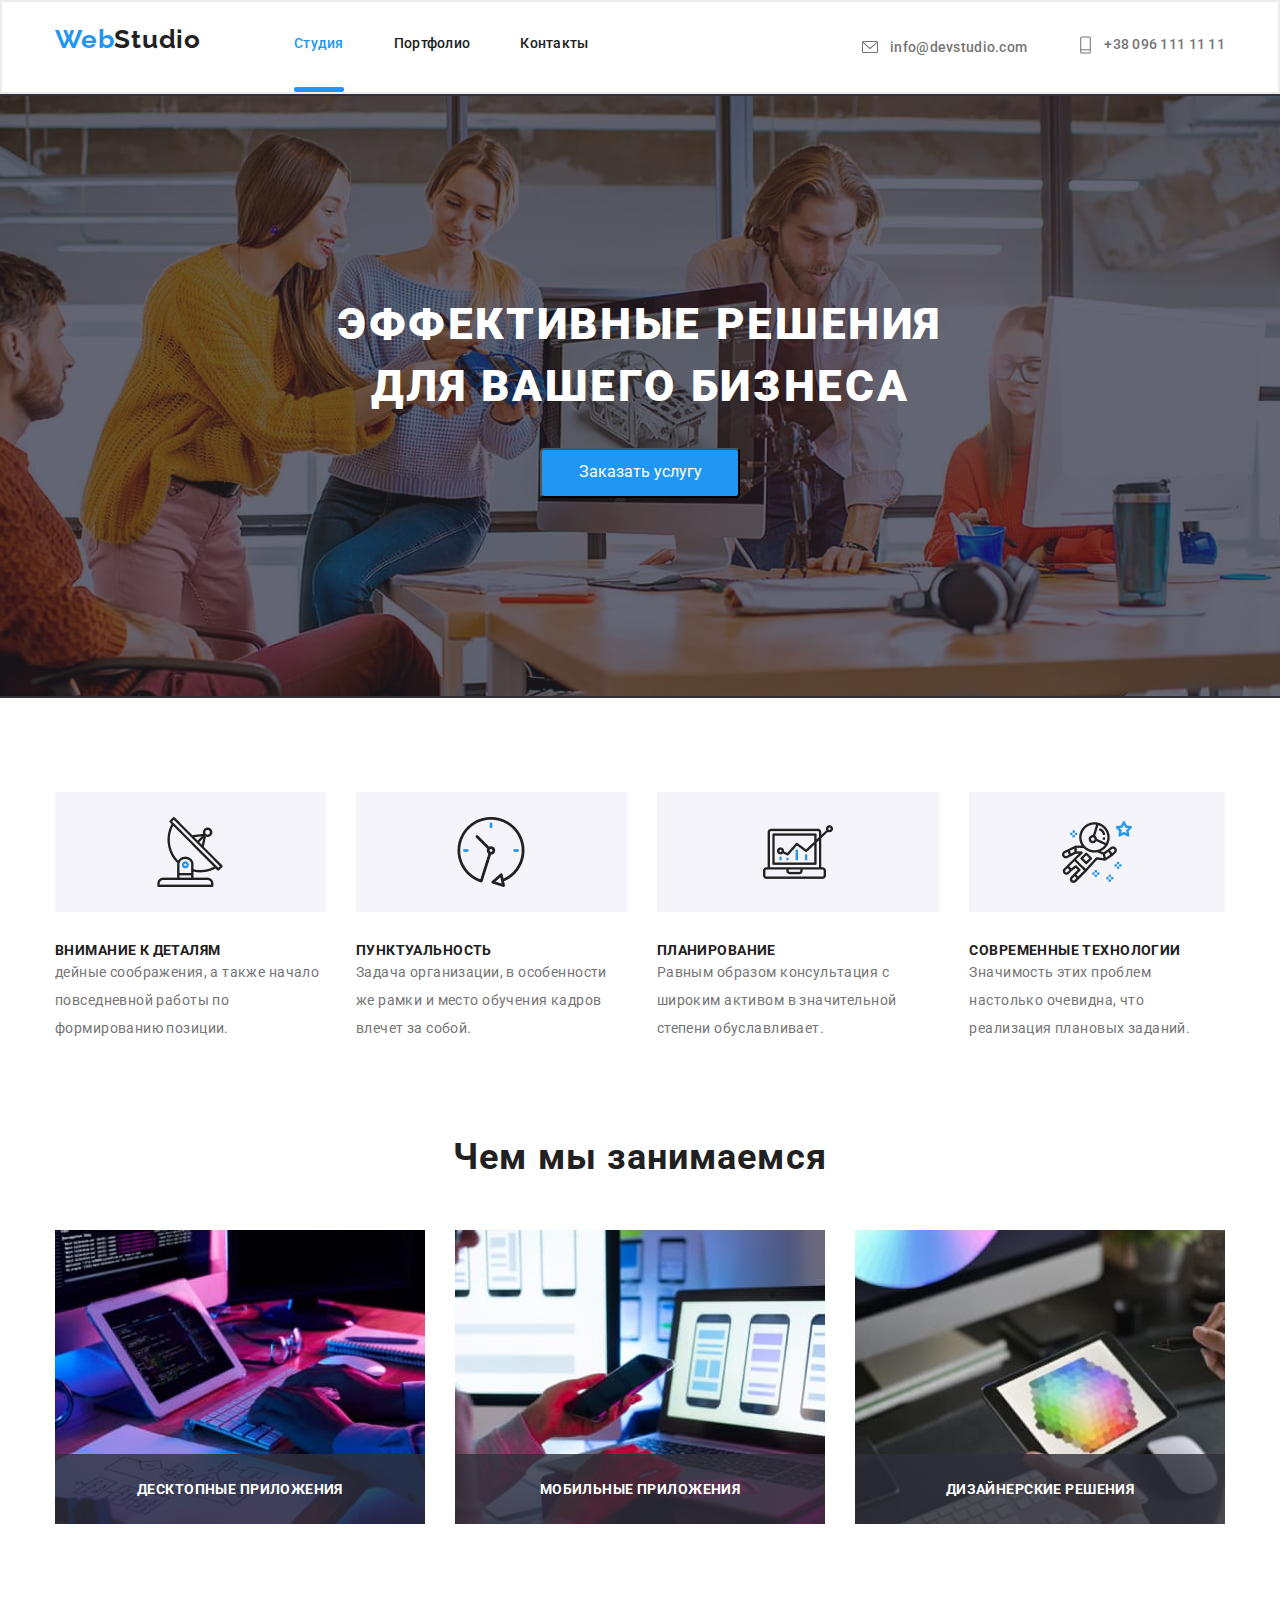
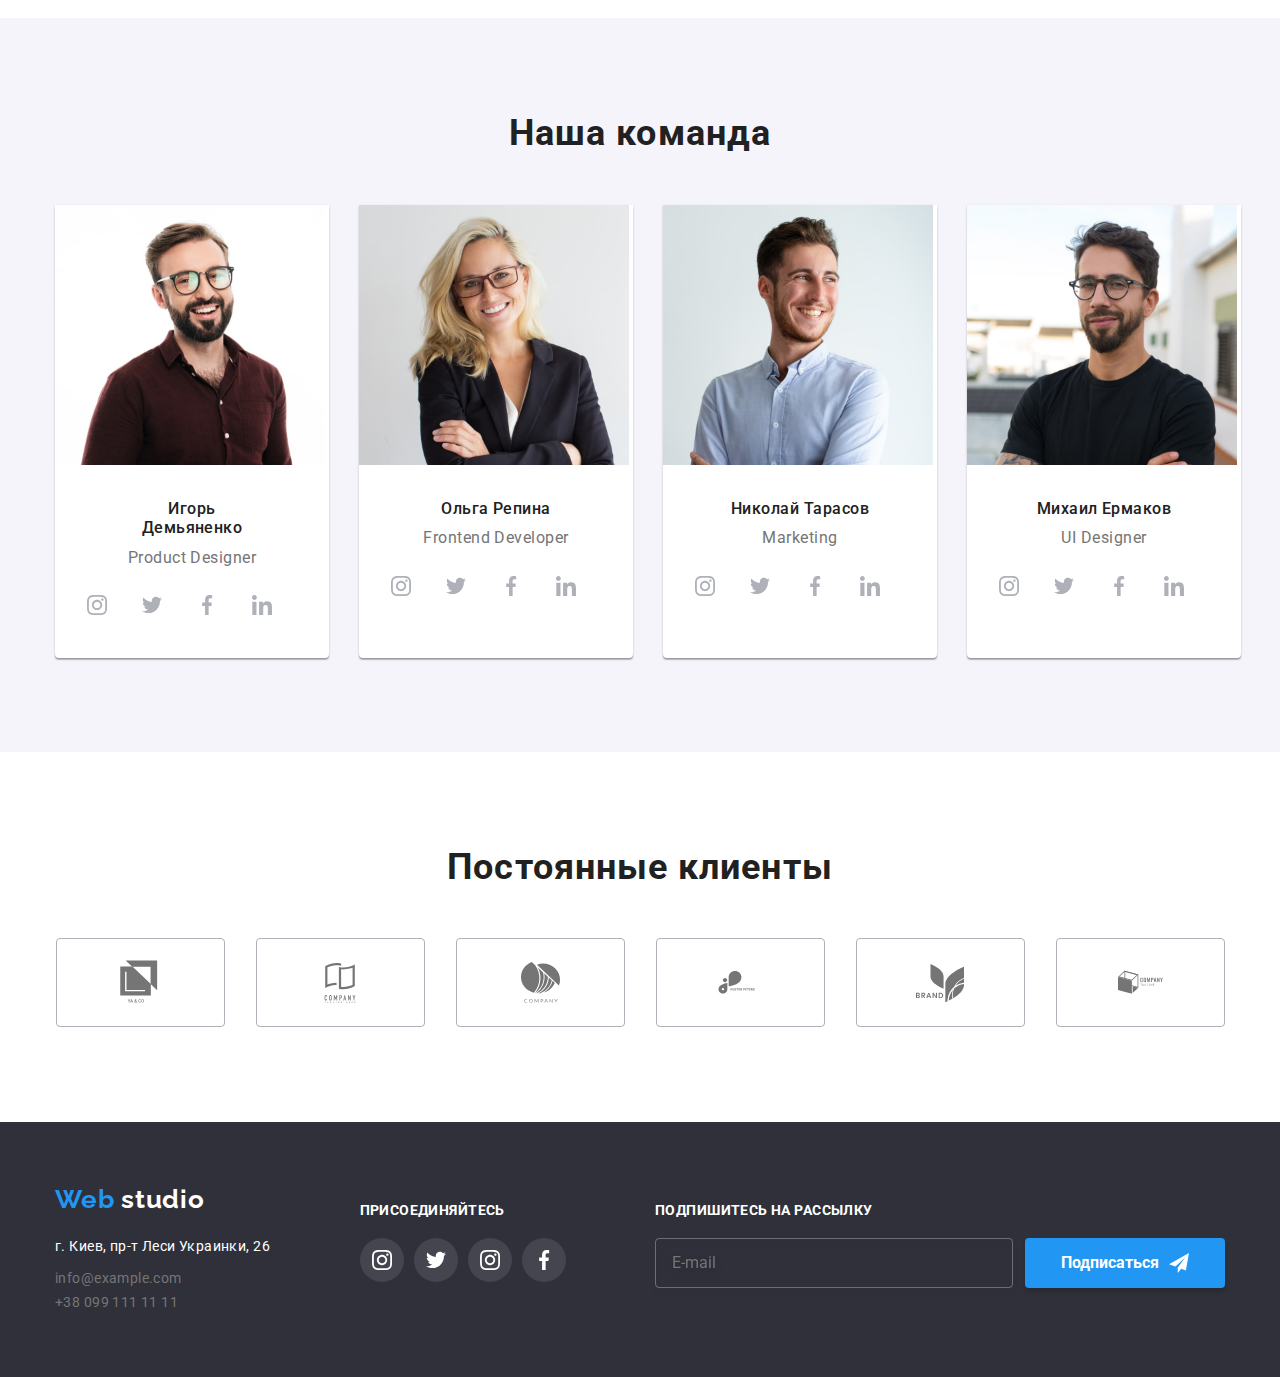
==== index.html @ 94b45380 "hw7-start" ====
<!DOCTYPE html>
<html lang="en">
  <head>
    <meta charset="UTF-8" />
    <meta http-equiv="X-UA-Compatible" content="IE=edge" />
    <meta name="viewport" content="width=device-width, initial-scale=1.0" />
    <title>tech_html_hw</title>
    <link rel="preconnect" href="https://fonts.gstatic.com" />
    <link
      rel="stylesheet"
      href="https://cdnjs.cloudflare.com/ajax/libs/modern-normalize/1.0.0/modern-normalize.min.css"
    />
    <link
      href="https://fonts.googleapis.com/css2?family=Raleway:wght@700&family=Roboto:wght@400;500;700;900&display=swap"
      rel="stylesheet"
    />
    <link rel="stylesheet" href="./css/style.css" />
  </head>
  <body class="page">
    <!-- Header section -->

    <header class="page-header">
      <div class="flexy container">
        <nav class="navig">
          <a href="./index.html" class="logo">Web<span class="logo-2nd-part">Studio</span></a>
          <ul class="site-nav list">
            <li class="item"><a href="./index.html" class="link current">Студия</a></li>
            <li class="item"><a href="./portfolio.html" class="link">Портфолио</a></li>
            <li class="item"><a href="" class="link">Контакты</a></li>
          </ul>
        </nav>
        <ul class="authoriz-nav list">
          <li class="mail">
            <a href="mailto:info@devstudio.com" class="link-mail">
              <svg class="icon-mail-header" width="20px" height="16px">
                <use href="./images/sprite.svg#icon-envelope"></use>
              </svg>
              info@devstudio.com
            </a>
          </li>
          <li class="tel">
            <a href="tel:+380961111111" class="link-tel">
              <svg class="icon-phone-header" width="17px" height="22px">
                <use href="./images/sprite.svg#icon-phone"></use>
              </svg>
              +38 096 111 11 11
            </a>
          </li>
        </ul>
      </div>
    </header>

    <!-- Main section -->

    <main>
      <section class="section-hero section">
        <div class="container">
          <h1 class="title">Эффективные решения <br />для вашего бизнеса</h1>
          <button data-modal-open class="primary">Заказать услугу</button>
        </div>
      </section>

      <section class="principles container section">
        <h2 class="principles-title visually-hidden">Наши принципы</h2>
        <ul class="our-principles list flexy">
          <li class="item sputnik">
            <h3 class="principe-item">Внимание к деталям</h3>
            <p class="text">дейные соображения, а также начало повседневной работы по формированию позиции.</p>
          </li>
          <li class="item clock">
            <h3 class="principe-item">Пунктуальность</h3>
            <p class="text">Задача организации, в особенности же рамки и место обучения кадров влечет за собой.</p>
          </li>
          <li class="item pc">
            <h3 class="principe-item">Планирование</h3>
            <p class="text">Равным образом консультация с широким активом в значительной степени обуславливает.</p>
          </li>
          <li class="item cosmonaut">
            <h3 class="principe-item">Современные технологии</h3>
            <p class="text">Значимость этих проблем настолько очевидна, что реализация плановых заданий.</p>
          </li>
        </ul>
      </section>

      <section class="our-work container section">
        <h2 class="works-title">Чем мы занимаемся</h2>
        <ul class="work-list list flexy">
          <li class="item">
            <div class="works-thumb">
              <img class="works-img" src="./images/note1.jpg" alt="note1" width="370" />
              <div class="our-works-img-bg-box">
                <p class="our-works-img-bg-txt">Десктопные приложения</p>
              </div>
            </div>
          </li>
          <li class="item">
            <div class="works-thumb">
              <img class="works-img" src="./images/note2.jpg" alt="note1" width="370" />
              <div class="our-works-img-bg-box">
                <p class="our-works-img-bg-txt">Мобильные приложения</p>
              </div>
            </div>
          </li>
          <li class="item">
            <div class="works-thumb">
              <img class="works-img" src="./images/note3.jpg" alt="note1" width="370" />
              <div class="our-works-img-bg-box">
                <p class="our-works-img-bg-txt">Дизайнерские решения</p>
              </div>
            </div>
          </li>
        </ul>
      </section>

      <section class="our-team section">
        <div class="container">
          <h2 class="team-title">Наша команда</h2>
          <ul class="workers list flexy">
            <li class="item">
              <img src="./images/worker1.jpg" class="worker-image" alt="Product Designer" width="270" />
              <h3 class="workers-title">Игорь Демьяненко</h3>
              <p class="text">Product Designer</p>
              <ul class="workers-socials-list list">
                <li class="item">
                  <a href="" class="link">
                    <svg class="icon-insta-workers" width="20px" height="20px">
                      <use href="./images/sprite.svg#icon-insta-worker"></use>
                    </svg>
                  </a>
                </li>
                <li class="item">
                  <a href="" class="link">
                    <svg class="icon--workers" width="20px" height="20px">
                      <use href="./images/sprite.svg#icon-twitter-worker-nrm"></use>
                    </svg>
                  </a>
                </li>
                <li class="item">
                  <a href="" class="link">
                    <svg class="icon--workers" width="20px" height="20px">
                      <use href="./images/sprite.svg#icon-facebook-worker"></use>
                    </svg>
                  </a>
                </li>
                <li class="item">
                  <a href="" class="link">
                    <svg class="icon--workers" width="20px" height="20px">
                      <use href="./images/sprite.svg#icon-linkedin-worker"></use>
                    </svg>
                  </a>
                </li>
              </ul>
            </li>
            <li class="item">
              <img class="worker-image" src="./images/worker2.jpg" alt="Frontend Developer" width="270" />
              <h3 class="workers-title">Ольга Репина</h3>
              <p class="text">Frontend Developer</p>
              <ul class="workers-socials-list list">
                <li class="item">
                  <a href="" class="link">
                    <svg class="icon-insta-workers" width="20px" height="20px">
                      <use href="./images/sprite.svg#icon-insta-worker"></use>
                    </svg>
                  </a>
                </li>
                <li class="item">
                  <a href="" class="link">
                    <svg class="icon--workers" width="20px" height="20px">
                      <use href="./images/sprite.svg#icon-twitter-worker-nrm"></use>
                    </svg>
                  </a>
                </li>
                <li class="item">
                  <a href="" class="link">
                    <svg class="icon--workers" width="20px" height="20px">
                      <use href="./images/sprite.svg#icon-facebook-worker"></use>
                    </svg>
                  </a>
                </li>
                <li class="item">
                  <a href="" class="link">
                    <svg class="icon--workers" width="20px" height="20px">
                      <use href="./images/sprite.svg#icon-linkedin-worker"></use>
                    </svg>
                  </a>
                </li>
              </ul>
            </li>
            <li class="item">
              <img class="worker-image" src="./images/worker3.jpg" alt="Marketing" width="270" />
              <h3 class="workers-title">Николай Тарасов</h3>
              <p class="text">Marketing</p>
              <ul class="workers-socials-list list">
                <li class="item">
                  <a href="" class="link">
                    <svg class="icon-insta-workers" width="20px" height="20px">
                      <use href="./images/sprite.svg#icon-insta-worker"></use>
                    </svg>
                  </a>
                </li>
                <li class="item">
                  <a href="" class="link">
                    <svg class="icon--workers" width="20px" height="20px">
                      <use href="./images/sprite.svg#icon-twitter-worker-nrm"></use>
                    </svg>
                  </a>
                </li>
                <li class="item">
                  <a href="" class="link">
                    <svg class="icon--workers" width="20px" height="20px">
                      <use href="./images/sprite.svg#icon-facebook-worker"></use>
                    </svg>
                  </a>
                </li>
                <li class="item">
                  <a href="" class="link">
                    <svg class="icon--workers" width="20px" height="20px">
                      <use href="./images/sprite.svg#icon-linkedin-worker"></use>
                    </svg>
                  </a>
                </li>
              </ul>
            </li>
            <li class="item">
              <img class="worker-image" src="./images/worker4.jpg" alt="UI Designer" width="270" />
              <h3 class="workers-title">Михаил Ермаков</h3>
              <p class="text">UI Designer</p>
              <ul class="workers-socials-list list">
                <li class="item">
                  <a href="" class="link">
                    <svg class="icon-insta-workers" width="20px" height="20px">
                      <use href="./images/sprite.svg#icon-insta-worker"></use>
                    </svg>
                  </a>
                </li>
                <li class="item">
                  <a href="" class="link">
                    <svg class="icon--workers" width="20px" height="20px">
                      <use href="./images/sprite.svg#icon-twitter-worker-nrm"></use>
                    </svg>
                  </a>
                </li>
                <li class="item">
                  <a href="" class="link">
                    <svg class="icon--workers" width="20px" height="20px">
                      <use href="./images/sprite.svg#icon-facebook-worker"></use>
                    </svg>
                  </a>
                </li>
                <li class="item">
                  <a href="" class="link">
                    <svg class="icon--workers" width="20px" height="20px">
                      <use href="./images/sprite.svg#icon-linkedin-worker"></use>
                    </svg>
                  </a>
                </li>
              </ul>
            </li>
          </ul>
        </div>
      </section>

      <section class="clients">
        <div class="container">
          <h2 class="clients-title">Постоянные клиенты</h2>
          <ul class="clients-list list">
            <li class="item">
              <a href="" class="link">
                <svg class="icon-client first" width="45px" height="50px">
                  <use href="./images/sprite.svg#icon-client-1"></use>
                </svg>
              </a>
            </li>
            <li class="item">
              <a href="" class="link">
                <svg class="icon-client scnd" width="40px" height="52px">
                  <use href="./images/sprite.svg#icon-client-2"></use>
                </svg>
              </a>
            </li>
            <li class="item">
              <a href="" class="link">
                <svg class="icon-client thrd" width="41px" height="43px">
                  <use href="./images/sprite.svg#icon-client-3"></use>
                </svg>
              </a>
            </li>
            <li class="item">
              <a href="" class="link">
                <svg class="icon-client fth" width="80px" height="43px">
                  <use href="./images/sprite.svg#icon-client-4"></use>
                </svg>
              </a>
            </li>
            <li class="item">
              <a href="" class="link">
                <svg class="icon-client fifth" width="60px" height="48px">
                  <use href="./images/sprite.svg#icon-client-5"></use>
                </svg>
              </a>
            </li>
            <li class="item">
              <a href="" class="link">
                <svg class="icon-client sxth" width="89px" height="45px">
                  <use href="./images/sprite.svg#icon-client-6"></use>
                </svg>
              </a>
            </li>
          </ul>
        </div>
      </section>

      <div class="backdrop is-hidden" data-modal>
        <div class="modal">
          <button data-modal-close class="cloze-hero-modal-btn">
            <svg class="md-close-btn-icon" width="11" height="11">
              <use href="./images/sprite.svg#icon-close-black"></use>
            </svg>
          </button>
          <form class="callback-form">
            <p class="md-title">Оставьте свои данные, мы вам перезвоним</p>
            <label class="form-field">
              <span class="callback-md-label-txt">Имя</span>
              <input class="callback-md-input" type="text" name="user-name" id="user-name" />
              <span class="callback-md-label-icon">
                <svg class="md-form-input-icon" width="12" height="12">
                  <use href="./images/sprite.svg#icon-person-black"></use>
                </svg>
              </span>
            </label>
            <label class="form-field">
              <span class="callback-md-label-txt">Телефон</span>
              <input class="callback-md-input" type="tel" name="tel" id="tel" />
              <span class="callback-md-label-icon">
                <svg class="md-form-input-icon" width="12" height="12">
                  <use href="./images/sprite.svg#icon-phone-black"></use>
                </svg>
              </span>
            </label>
            <label class="form-field">
              <span class="callback-md-label-txt">Почта</span>
              <input class="callback-md-input" type="email" name="email" id="email" />
              <span class="callback-md-label-icon">
                <svg class="md-form-input-icon" width="12" height="12">
                  <use href="./images/sprite.svg#icon-email-black"></use>
                </svg>
              </span>
            </label>
            <label class="form-field">
              <span class="callback-md-label-feedback">Комментарий</span>
              <textarea class="textarea" name="feedback" id="feedback" rows="6" placeholder="Введите текст"> </textarea>
            </label>
            <label class="md-license-label">
              <input class="callback-md-check-original" type="checkbox" name="license" id="license" value="license" />
              <span class="callback-md-check-custom"></span>
              <span class="callback-md-check-txt">Соглашаюсь с рассылкой и принимаю</span>
              <a href="" class="modal-license-link">Условия договора</a>
            </label>
            <div class="md-submit-btn-box">
              <button type="submit" class="md-submit-btn">Отправить</button>
            </div>
          </form>
        </div>
      </div>
    </main>

    <!-- Footer section -->

    <footer class="footer">
      <div class="container footer-case">
        <address class="footer-address">
          <a href="./index.html" class="footer-logo">Web <span class="footer-logo-2nd-part">studio</span></a>
          <p class="text">г. Киев, пр-т Леси Украинки, 26</p>
          <ul class="footer-link list">
            <li><a href="mailto:info@example.com" class="item">info@example.com</a></li>
            <li><a href="tel:+380991111111" class="item">+38 099 111 11 11</a></li>
          </ul>
        </address>

        <div class="socials">
          <h3 class="socials-title">Присоединяйтесь</h3>
          <ul class="socials-list list">
            <li class="item icon-insta">
              <a href="" class="link">
                <svg class="footer-socials-icon-svg" width="20" height="20">
                  <use href="./images/sprite.svg#icon-instagram-footer"></use>
                </svg>
              </a>
            </li>
            <li class="item icon-twitter">
              <a href="" class="link">
                <svg class="footer-socials-icon-svg" width="20" height="20">
                  <use href="./images/sprite.svg#icon-twitter-footer"></use>
                </svg>
              </a>
            </li>
            <li class="item icon-facebook">
              <a href="" class="link">
                <svg class="footer-socials-icon-svg" width="20" height="20">
                  <use href="./images/sprite.svg#icon-instagram-footer"></use>
                </svg>
              </a>
            </li>
            <li class="item icon-linkin">
              <a href="" class="link">
                <svg class="footer-socials-icon-svg" width="20" height="20">
                  <use href="./images/sprite.svg#icon-facebook-footer"></use>
                </svg>
              </a>
            </li>
          </ul>
        </div>

        <form class="footer-form">
          <div class="footer-form-field">
            <h3 class="footer-form-title">Подпишитесь на рассылку</h3>
            <div class="footer-form-input-box">
              <input type="email" name="mail" class="footer-form-input" placeholder="E-mail" />
              <button type="submit" class="footer-form-submit-btn">
                Подписаться
                <svg class="footer-form-submit-btn-icon" width="20" height="20">
                  <use href="./images/sprite.svg#icon-icon-send"></use>
                </svg>
              </button>
            </div>
          </div>
        </form>
      </div>
    </footer>

    <script src="./js/modal.js"></script>
  </body>
</html>
---- css/style.css ----
:root {
  --title-text-color: #212121;
  --main-text-color: #757575;
  --alternative-text-color: #2196f3;
  --white-words: #ffffff;
  --bg-color: #2f303a;
  --bg-button: #f5f4fa;
  --portfolio-item-border: #eeeeee;
  --portfolio-card-bg: rgba(33, 150, 243, 0.9);

  --animation: 250ms cubic-bezier(0.4, 0, 0.2, 1);
}

html {
  box-sizing: border-box;
}

*,
*::before,
*::after {
  box-sizing: inherit;
}

.page {
  margin: 0;

  font-family: Roboto, sans-serif;
  background-color: var(--white-words);
  color: var(--main-text-color);
}

.visually-hidden {
  position: absolute !important;
  clip: rect(1px 1px 1px 1px);
  clip: rect(1px, 1px, 1px, 1px);
  padding: 0 !important;
  border: 0 !important;
  height: 1px !important;
  width: 1px !important;
  overflow: hidden;
}

.list {
  list-style: none;
}

.container {
  margin-left: auto;
  margin-right: auto;
  padding-right: 15px;
  padding-left: 15px;

  width: 1200px;
}

.section {
  padding-top: 94px;
  padding-bottom: 94px;
}

.flexy {
  display: flex;
  flex-direction: row;
}

h1,
h2,
h3,
h4,
h5,
h6,
p,
ul {
  margin-top: 0;
  margin-bottom: 0;
}

h2 {
  color: var(--title-text-color);
  font-weight: 700;
  font-size: 36px;
  line-height: 1.2;
  letter-spacing: 0.03em;
}

ul {
  padding-inline-start: 0;
}

a {
  outline: none;
  margin: 0;
}

a:focus {
  outline: 1px solid var(--main-text-color);
}

/* Buttons */

.button {
  display: inline-block;
  padding: 6px 22px;

  min-width: 73px;
  border-radius: 4px;
  color: var(--title-text-color);
  background-color: var(--bg-button);
  cursor: pointer;
  text-decoration: none;

  transition: background-color var(--animation), color var(--animation), outline var(--animation);
}

.button:hover,
.button:focus {
  background-color: var(--alternative-text-color);
  color: var(--white-words);
  outline: none;
  box-shadow: 0px 3px 1px rgba(0, 0, 0, 0.1), 0px 1px 2px rgba(0, 0, 0, 0.08), 0px 2px 2px rgba(0, 0, 0, 0.12);
}

.primary {
  padding: 10px 32px;
  width: 200px;
  height: 50px;
  background: var(--alternative-text-color);
  color: var(--white-words);
  cursor: pointer;
  border-radius: 4px;
}

/* HEADER */

.page-header {
  border: 2px solid #ececec;
  margin-right: auto;
  margin-left: auto;
}

.logo {
  display: block;
  padding-top: 22px;
  padding-bottom: 27px;

  color: var(--alternative-text-color);
  font-family: Raleway;
  font-weight: 700;
  font-size: 26px;
  line-height: 1.2;
  letter-spacing: 0.03em;

  text-decoration: none;
}

.logo-2nd-part {
  color: var(--title-text-color);
  font-family: Raleway;
  font-weight: 700;
  font-size: 26px;
  line-height: 1.2;
  letter-spacing: 0.03em;
}

/* site nav */
.navig {
  display: flex;
}

.site-nav {
  display: flex;
  align-items: center;
  margin-left: 93px;
}

.site-nav .item + .item {
  margin-left: 50px;
}

.site-nav .link {
  display: block;
  padding-top: 32px;
  padding-bottom: 32px;

  color: var(--title-text-color);
  font-weight: 500;
  font-size: 14px;
  line-height: 1.2;
  letter-spacing: 0.02em;
  height: 89px;

  text-decoration: none;

  transition: color var(--animation);
}

.site-nav .link:hover,
.site-nav .link:focus {
  outline: none;
  color: var(--alternative-text-color);
  font-weight: 500;
  font-size: 14px;
  line-height: 1.2;
  letter-spacing: 0.02em;
}

.site-nav .item {
  position: relative;
}

.site-nav .current {
  color: var(--alternative-text-color);
  font-weight: 500;
  font-size: 14px;
  line-height: 1.2;
  letter-spacing: 0.02em;
}

.site-nav .current::after {
  position: absolute;
  left: 0;
  bottom: 0;
  display: block;
  content: '';
  width: 100%;
  height: 5px;
  background: var(--alternative-text-color);
  border-radius: 2px;
}

/* authoriz-nav*/
.authoriz-nav > .mail {
  display: flex;
  margin-right: 50px;
}

.authoriz-nav .link-mail,
.authoriz-nav .link-tel {
  display: inline-flex;
  align-items: center;
  color: var(--main-text-color);
  fill: var(--main-text-color);
  font-weight: 500;
  font-size: 14px;
  line-height: 1.2px;
  letter-spacing: 0.02em;
  text-decoration: none;

  transition: color var(--animation), outline var(--animation);
}

.icon-mail-header {
  margin-right: 10px;

  transition: fill var(--animation);
}

.icon-phone-header {
  margin-right: 10px;

  transition: fill var(--animation);
}

.authoriz-nav .link-mail:hover,
.authoriz-nav .link-mail:focus,
.authoriz-nav .link-tel:hover,
.authoriz-nav .link-tel:focus {
  fill: var(--alternative-text-color);
  outline: none;
  color: var(--alternative-text-color);
}

.authoriz-nav {
  display: inline-flex;
  align-items: center;
  padding-top: 32px;
  padding-bottom: 32px;
  margin-bottom: 0;
  margin-top: 0;
  margin-left: auto;
  margin-right: 0;
}

/* MAIN PAGE */

/* HERO section  */

.section-hero {
  text-align: center;
  padding-top: 200px;
  padding-bottom: 200px;
  margin-left: auto;
  margin-right: auto;

  background-image: linear-gradient(to right, rgba(47, 48, 58, 0.4), rgba(47, 48, 58, 0.4)), url(../images/bg1.jpg);
  background-repeat: no-repeat;
  background-position: center;
  background-color: var(--bg-color);
}

.section-hero .title {
  margin-top: 200x;
  margin-bottom: 30px;

  color: var(--white-words);
  font-weight: 900;
  font-size: 44px;
  line-height: 1.4;
  letter-spacing: 0.06em;
  text-transform: uppercase;
}

/* PRINCIPLES section  */

.principles {
  padding-bottom: 0;
}

.our-principles .item::before {
  display: block;
  content: '';
  height: 120px;
  background-color: #f5f4fa;
  background-position: center;
  background-repeat: no-repeat;
  margin-bottom: 30px;
}

.sputnik::before {
  background-image: url(../images/sputnic.png);
}

.clock::before {
  background-image: url(../images/clock.png);
}

.pc::before {
  background-image: url(../images/pc.png);
}

.cosmonaut::before {
  background-image: url(../images/cosmonaut.png);
}

.our-principles .item + .item {
  margin-left: 30px;
}

.principles .principe-item {
  color: var(--title-text-color);
  font-weight: 700;
  font-size: 14px;
  line-height: 1.2;
  letter-spacing: 0.03em;
  text-transform: uppercase;
}

.principles .text {
  font-style: normal;
  font-weight: normal;
  font-size: 14px;
  line-height: 2;
  letter-spacing: 0.03em;
}

/* OUR WORKS section */

.work-list .item + .item {
  margin-left: 30px;
}

.our-work .works-title {
  margin-bottom: 50px;
  text-align: center;
}

.works-thumb {
  position: relative;
}

.works-img {
  display: block;
}

.our-works-img-bg-box {
  display: flex;
  justify-content: center;
  align-items: center;
  position: absolute;
  left: 0;
  bottom: 0;
  width: 100%;
  height: 70px;
  background: rgba(47, 48, 58, 0.8);
}

.our-works-img-bg-txt {
  font-weight: 700;
  font-size: 14px;
  line-height: 16px;
  text-align: center;
  letter-spacing: 0.03em;
  text-transform: uppercase;
  color: var(--white-words);
}

/* OUR TEAM section */

.our-team {
  background-color: #f5f4fa;
}

.our-team .team-title {
  margin-bottom: 50px;
  text-align: center;
}

.workers .item + .item {
  margin-left: 30px;
}

.workers .item {
  background-color: var(--white-words);
  box-shadow: 0px 1px 3px rgba(0, 0, 0, 0.12), 0px 1px 1px rgba(0, 0, 0, 0.14), 0px 2px 1px rgba(0, 0, 0, 0.2);
  border-radius: 0px 0px 4px 4px;
}

.workers-title {
  margin: 30px auto 10px;
  text-align: center;

  width: 152px;
  color: var(--title-text-color);
  font-style: normal;
  font-weight: 500;
  font-size: 16px;
  line-height: 1.2;
  letter-spacing: 0.03em;
}

.workers .text {
  margin: 10px auto 16px;
  text-align: center;

  width: 147px;
  color: var(--main-text-color);
  font-weight: 400;
  font-size: 16px;
  line-height: 1.2;
  letter-spacing: 0.03em;
}

.workers-socials-list {
  display: flex;
  text-align: center;
  margin-left: 32px;
  margin-right: 32px;
  margin-bottom: 30px;
}

.workers-socials-list .item {
  width: 45px;
  height: 45px;
  box-shadow: none;
}

.workers-socials-list .item + .item {
  margin-left: 10px;
}

.workers-socials-list .link {
  display: flex;
  text-align: center;
  align-items: center;
  fill: #afb1b8;
  width: 44px;
  height: 44px;
  border-radius: 50%;

  transition: fill var(--animation), background-color var(--animation);
}

.workers-socials-list .link:hover,
.workers-socials-list .link:focus {
  fill: var(--white-words);
  background-color: var(--alternative-text-color);
}

/* CLIENTS section */

.clients {
  padding-top: 94px;
  padding-bottom: 94px;
}

.clients-title {
  margin-bottom: 50px;
  font-weight: 700;
  font-size: 36px;
  line-height: 42px;
  text-align: center;
  letter-spacing: 0.03em;
}

.clients-list {
  display: flex;
  justify-content: center;
}

.clients-list .link {
  display: flex;
  align-items: center;
  justify-content: center;
  fill: var(--main-text-color);

  width: 169px;
  height: 89px;
  border: 1px solid #afb1b8;
  border-radius: 4px;

  transition: fill 250ms var(--animation), border var(--animation), outline 250ms var(--animation);
}

.clients-list .link:hover,
.clients-list .link:focus {
  fill: var(--alternative-text-color);
  border: 1px solid var(--alternative-text-color);
  outline: none;
}

.clients-list .item {
  display: flex;
  align-items: center;
  justify-content: center;

  color: var(--main-text-color);
  width: 170px;
  height: 90px;
}

.clients-list .item + .item {
  margin-left: 30px;
}

/* PORTFOLIO section*/

.portfolio-page {
  font-family: Roboto, sans-serif;
  background-color: var(--white-words);
  color: var(--main-text-color);
}

/* navigation-filters */

.portfolio-nav {
  display: flex;
  justify-content: center;
  margin-top: 0;
  margin-bottom: 0;
}

.portfolio-filters {
  padding-top: 94px;
}

.portfolio-nav .item {
  margin-left: 8px;
}

/* Projects */

.projects {
  margin-top: 50px;
  padding-top: 0;
}

.projects-title {
  margin: 0 24px 4px 24px;

  color: var(--title-text-color);
  font-weight: 700;
  font-size: 18px;
  line-height: 2;
  letter-spacing: 0.06em;
}

.projects-link .big {
  width: 322px;
}

.project-list {
  display: flex;
  flex-wrap: wrap;
}

.project-card {
  position: relative;
  width: 370px;
  margin-right: 30px;
  margin-bottom: 30px;

  transition: box-shadow var(--animation);
}

.project-card:hover,
.project-card:focus {
  box-shadow: 0px 1px 1px rgba(0, 0, 0, 0.12), 0px 4px 4px rgba(0, 0, 0, 0.06), 1px 4px 6px rgba(0, 0, 0, 0.16);
}

.project-card:nth-child(3n) {
  margin-right: 0;
}

.project-card:nth-last-child(-n + 3) {
  margin-bottom: 0px;
}

.project-img-box {
  position: relative;
  overflow: hidden;
}

.projects-hover-txt {
  position: absolute;
  display: flex;
  align-items: center;
  padding: 63px 25px;

  width: 100%;
  height: 100%;
  top: 0;
  left: 0;
  transform: translateY(100%);

  background: var(--portfolio-card-bg);
  font-size: 18px;
  line-height: 28px;
  letter-spacing: 0.03em;
  color: var(--white-words);
  transition: transform var(--animation);
}

.project-card:hover .projects-hover-txt,
.project-card:focus .projects-hover-txt {
  transform: translateY(0);
}

.projects-link {
  text-decoration: none;
}

.porfolio-card-img {
  display: block;
}

.projects-bot-box {
  padding: 20px 0 20px 0;
  border-bottom: 1px solid var(--portfolio-item-border);
  border-left: 1px solid var(--portfolio-item-border);
  border-right: 1px solid var(--portfolio-item-border);
}

.projects-works {
  margin: 0 24px 0 24px;
  color: var(--main-text-color);
  font-weight: 400;
  font-size: 16px;
  line-height: 1.9;
  letter-spacing: 0.03em;
}

/* MODAL section */

.backdrop {
  position: fixed;
  top: 0;
  left: 0;
  width: 100%;
  height: 100%;
  background: rgba(0, 0, 0, 0.2);
  opacity: 1;
  transition: opacity var(--animation);
}

.backdrop.is-hidden {
  opacity: 0;
  pointer-events: none;
}

.backdrop.is-hidden .modal {
  transform: translate(-50%, -200%);
}

.modal {
  position: absolute;
  top: 50%;
  left: 50%;
  transform: translate(-50%, -50%);
  min-width: 528px;
  min-height: 581px;
  background-color: var(--white-words);
  box-shadow: 0px 1px 3px rgba(0, 0, 0, 0.12), 0px 1px 1px rgba(0, 0, 0, 0.14), 0px 2px 1px rgba(0, 0, 0, 0.2);
  border-radius: 4px;
  transition: transform var(--animation);
}

.callback-form {
  padding: 40px;
}

.form-field {
  position: relative;
  display: flex;
  flex-direction: column;
  margin-bottom: 10px;
}

.md-title {
  font-weight: 700;
  font-size: 20px;
  line-height: 23px;
  text-align: center;
  letter-spacing: 0.03em;
  color: var(--title-text-color);
  margin-bottom: 15px;
}

.callback-md-label-txt {
  margin-bottom: 4px;
  font-size: 12px;
  line-height: 14px;
  letter-spacing: 0.01em;
  color: var(--main-text-color);
}

.callback-md-label-icon {
  position: absolute;
  left: 13px;
  top: 70%;

  fill: var(--title-text-color);
  font-size: 12px;
  line-height: 14px;
  letter-spacing: 0.01em;
  color: var(--main-text-color);
  transform: translateY(-50%);
  transition: fill var(--animation);
}

.callback-md-input {
  margin: 0;
  padding: 0 0 0 40px;
  height: 40px;
  border: 1px solid rgba(33, 33, 33, 0.2);
  border-radius: 4px;
  transition: border var(--animation), border-radius var(--animation);
}

.callback-md-input:hover,
.callback-md-input:focus {
  border: 1px solid var(--alternative-text-color);
  outline: none;
}

.callback-md-input:hover + .callback-md-label-icon,
.callback-md-input:focus + .callback-md-label-icon {
  fill: var(--alternative-text-color);
}

.callback-md-label-feedback {
  margin-bottom: 4px;
  font-size: 12px;
  line-height: 14px;
  letter-spacing: 0.01em;
  color: var(--main-text-color);
}

.callback-form .textarea {
  padding: 12px 16px;
  resize: none;
  border: 1px solid rgba(33, 33, 33, 0.2);
  border-radius: 4px;
  transition: border var(--animation), border-radius var(--animation);
}

.callback-form .textarea:hover,
.callback-form .textarea:focus {
  border: 1px solid var(--alternative-text-color);
  outline: none;
}

.form-field .textarea::placeholder {
  font-size: 12px;
  line-height: 14px;
  letter-spacing: 0.01em;
  color: rgba(117, 117, 117, 0.5);
}

.callback-md-check-txt {
  font-size: 14px;
  line-height: 24px;
  letter-spacing: 0.03em;
}

.modal-license-link {
  font-size: 14px;
  line-height: 24px;
  letter-spacing: 0.03em;
  color: var(--alternative-text-color);
}

.md-license-label {
  display: inline-flex;
  align-items: center;
  margin-bottom: 30px;
}

.callback-md-check-original {
  position: absolute;
  -webkit-appearance: none;
  -moz-appearance: none;
  appearance: none;
}

.callback-md-check-custom {
  width: 16px;
  height: 15px;
  margin-right: 7px;
  border: 2px solid var(--title-text-color);
  border-radius: 2px;
  fill: var(--white-words);
}

.callback-md-check-original:checked + .callback-md-check-custom {
  border-color: var(--alternative-text-color);
  background-image: url(../images/check-full.svg);
  background-size: contain;
  background-origin: border-box;
}

.callback-md-check-txt {
  margin-right: 4px;
}

.md-submit-btn-box {
  text-align: center;
}

.md-submit-btn {
  width: 200px;
  height: 50px;
  background-color: var(--alternative-text-color);
  color: var(--white-words);
  box-shadow: 0px 4px 4px rgba(0, 0, 0, 0.15);
  border-radius: 4px;
  border: none;
}

.cloze-hero-modal-btn {
  display: block;
  position: absolute;
  right: 0;
  top: 0;
  width: 30px;
  height: 30px;
  background: var(--white-words);
  fill: var(--title-text-color);
  border: 1px solid rgba(0, 0, 0, 0.1);
  border-radius: 50%;
  cursor: pointer;
  transition: fill var(--animation);
}

.cloze-hero-modal-btn:hover,
.cloze-hero-modal-btn:focus {
  fill: var(--alternative-text-color);
}

/* FOOTER section*/

.footer {
  display: flex;
  margin-right: auto;
  margin-left: auto;

  background-color: var(--bg-color);
  color: var(--main-text-color);
}

.footer-case {
  display: inline-flex;
  justify-content: space-between;
  align-items: center;
  height: 255px;
}

.footer-logo {
  display: block;
  margin-right: auto;
  margin-bottom: 20px;

  color: var(--alternative-text-color);
  font-family: Raleway;
  font-style: normal;
  font-weight: 700;
  font-size: 26px;
  line-height: 1.2;
  letter-spacing: 0.03em;

  text-decoration: none;
}

.footer-logo-2nd-part {
  color: var(--white-words);
  font-family: Raleway, sans-serif;
  font-weight: 700;
  font-size: 26px;
  line-height: 1.2;
  letter-spacing: 0.03em;
}

.footer .text {
  margin-bottom: 8px;

  font-style: normal;
  color: var(--white-words);
  font-weight: 400;
  font-size: 14px;
  line-height: 1.7;
  letter-spacing: 0.03em;
  text-decoration: none;
}

.footer-link .item {
  text-decoration: none;
}

.footer-link .item {
  display: block;
  margin-bottom: 8px;

  font-style: normal;
  color: var(--main-text-color);
  font-weight: 400;
  font-size: 14px;
  line-height: 1.7;
  letter-spacing: 0.03em;
}

.footer-link .item:last-child {
  margin-bottom: 0;
}

.socials {
  height: 95px;
}

.socials-title {
  margin-bottom: 20px;
  font-weight: 700;
  font-size: 14px;
  line-height: 16px;
  letter-spacing: 0.03em;
  text-transform: uppercase;
  color: var(--white-words);
}

.socials-list {
  display: inline-flex;
}

.socials-list .item + .item {
  margin-left: 10px;
}

.socials-list .item {
  display: flex;
  height: 44px;
  width: 44px;
  background: rgba(255, 255, 255, 0.1);
  border-radius: 50%;
  background-position: center;
  background-repeat: no-repeat;

  transition: background-color var(--animation);
}

.socials-list .item:hover,
.socials-list .item:focus {
  background-color: var(--alternative-text-color);
}

.socials-list .link {
  display: flex;
  justify-content: center;
  align-items: center;
  width: 44px;
  height: 44px;
}

.footer-socials-icon-svg {
  fill: var(--white-words);
}

.footer-form {
  height: 95px;
}

.footer-form-title {
  margin-bottom: 20px;
  font-weight: 700;
  font-size: 14px;
  line-height: 16px;
  letter-spacing: 0.03em;
  text-transform: uppercase;
  color: var(--white-words);
}

.footer-form-input-box {
  display: flex;
}

.footer-form-input {
  width: 358px;
  height: 50px;
  margin-right: 12px;
  padding-left: 16px;
  background: transparent;
  border: 1px solid rgba(255, 255, 255, 0.3);
  filter: drop-shadow(0px 4px 4px rgba(0, 0, 0, 0.15));
  border-radius: 4px;
  color: var(--white-words);
}

.footer-form-input::placeholder {
  font-size: 16px;
  line-height: 20px;
  color: var(--main-text-color);
}

.footer-form-submit-btn {
  display: flex;
  justify-content: center;
  align-items: center;

  color: var(--white-words);
  font-weight: 700;
  font-size: 16px;
  line-height: 30px;
  cursor: pointer;
  background-color: var(--alternative-text-color);
  width: 200px;
  height: 50px;
  border-radius: 4px;
  box-shadow: 0px 4px 4px rgba(0, 0, 0, 0.15);
  border: none;
}

.footer-form-submit-btn-icon {
  margin-left: 10px;
  fill: var(--white-words);
}
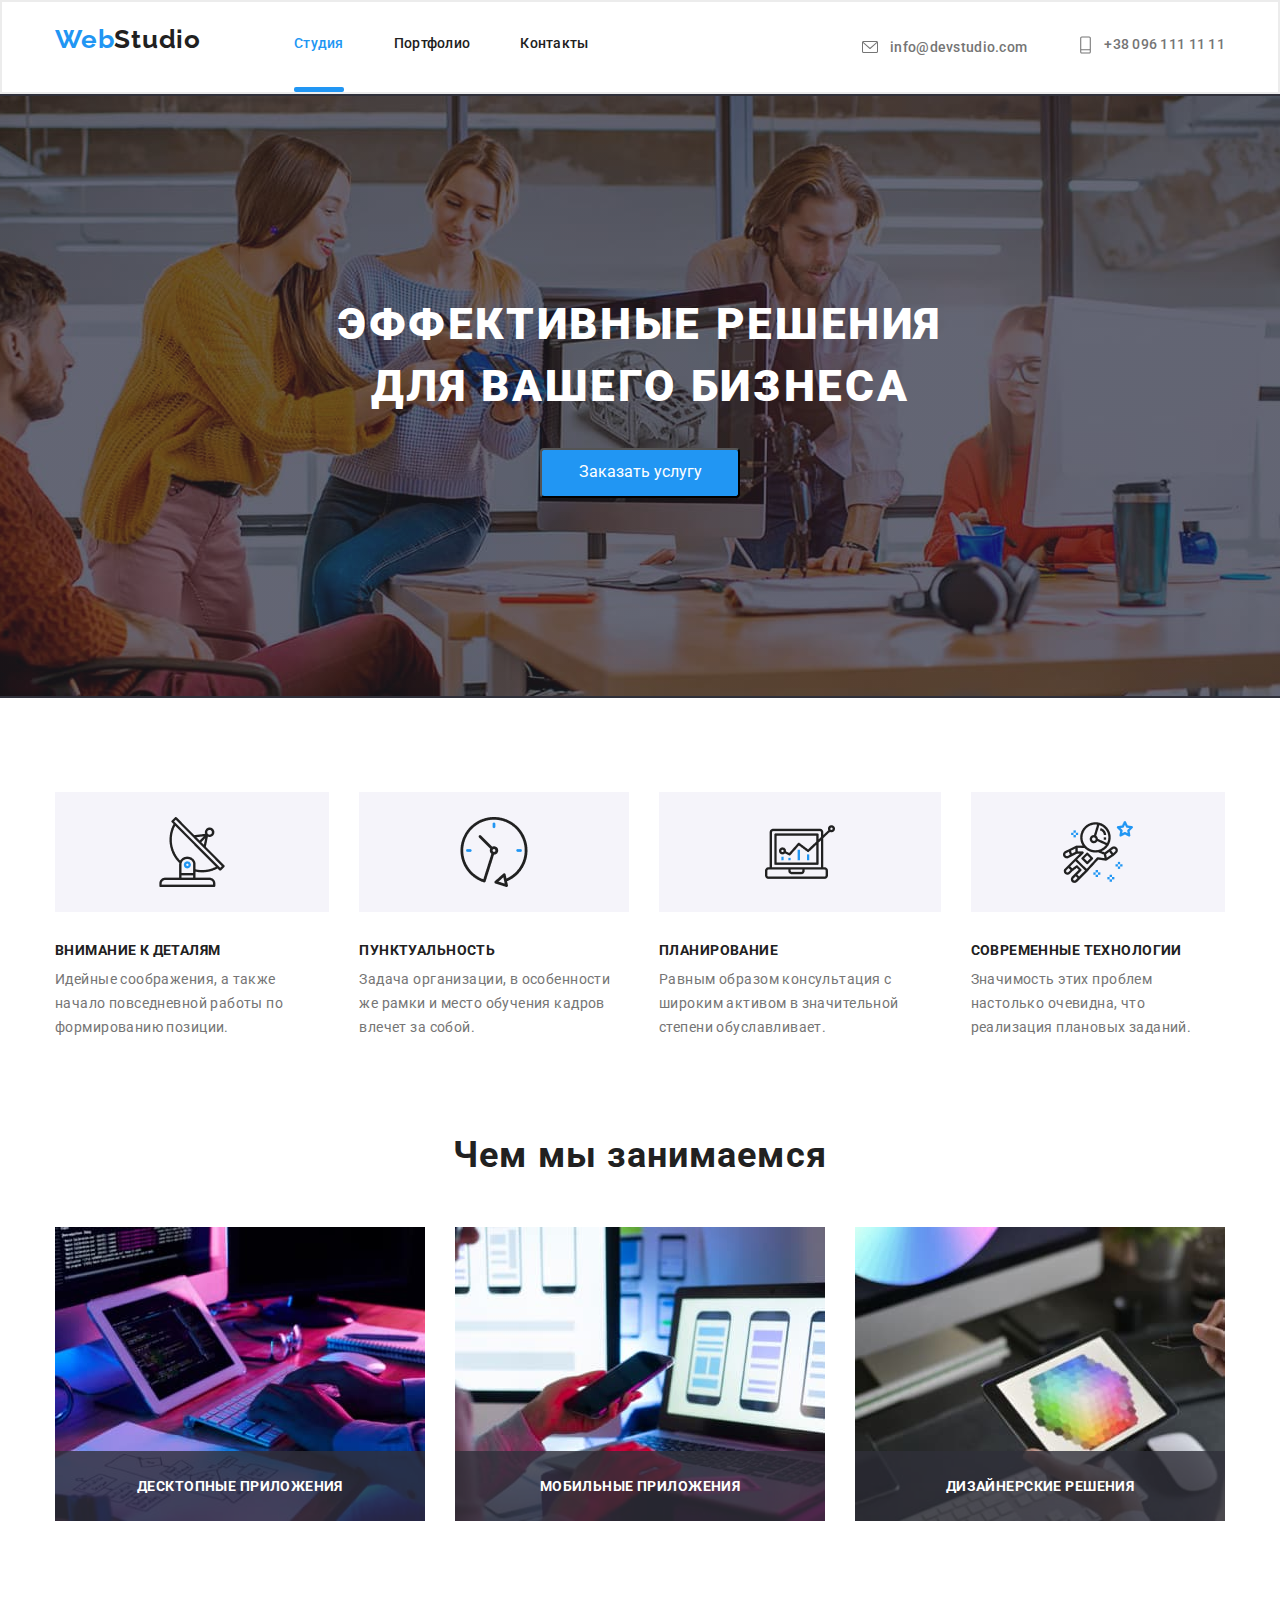
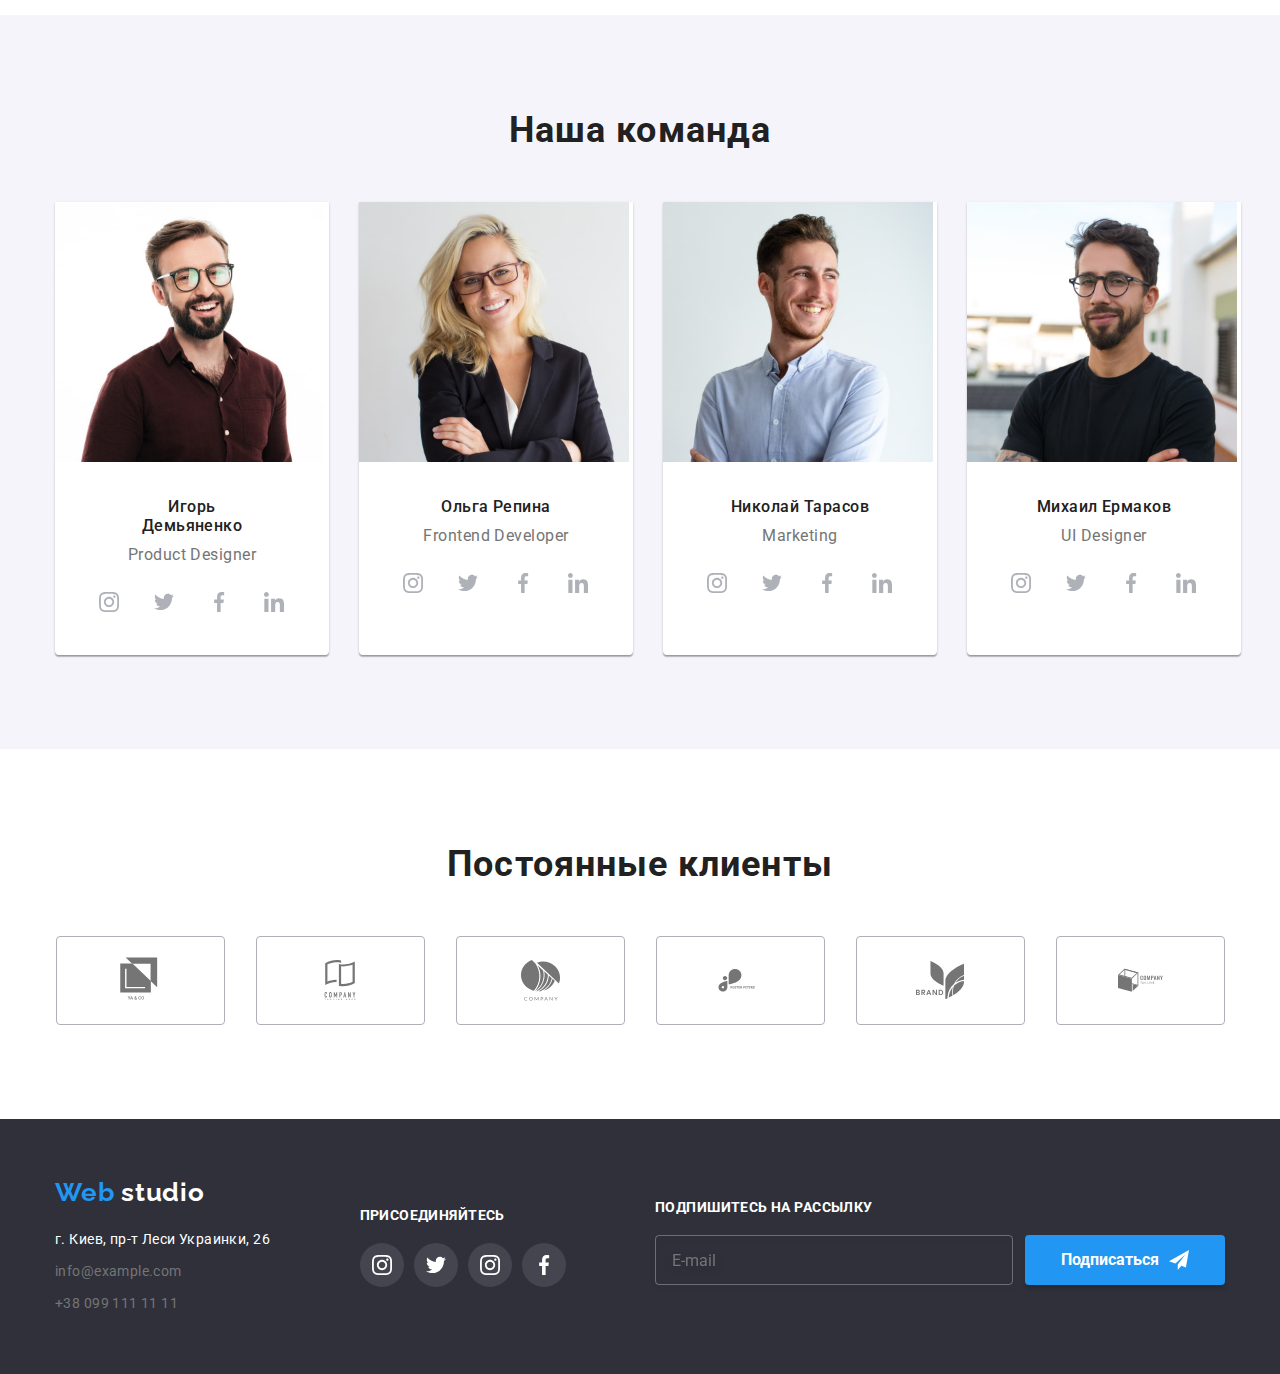
==== commit e5a6e355: "hw7-1" ====
--- a/index.html
+++ b/index.html
@@ -21,26 +21,26 @@
 
     <header class="page-header">
       <div class="flexy container">
-        <nav class="navig">
-          <a href="./index.html" class="logo">Web<span class="logo-2nd-part">Studio</span></a>
+        <a href="./index.html" class="logo">Web<span class="logo-2nd-part">Studio</span></a>
+        <nav class="navigation">
           <ul class="site-nav list">
-            <li class="item"><a href="./index.html" class="link current">Студия</a></li>
-            <li class="item"><a href="./portfolio.html" class="link">Портфолио</a></li>
-            <li class="item"><a href="" class="link">Контакты</a></li>
+            <li class="site-nav__item"><a href="./index.html" class="site-nav__link site-nav__link--current">Студия</a></li>
+            <li class="site-nav__item"><a href="./portfolio.html" class="site-nav__link">Портфолио</a></li>
+            <li class="site-nav__item"><a href="" class="site-nav__link">Контакты</a></li>
           </ul>
         </nav>
-        <ul class="authoriz-nav list">
+        <ul class="personal list">
           <li class="mail">
-            <a href="mailto:info@devstudio.com" class="link-mail">
-              <svg class="icon-mail-header" width="20px" height="16px">
+            <a href="mailto:info@devstudio.com" class="mail__link">
+              <svg class="mail__icon" width="20px" height="16px">
                 <use href="./images/sprite.svg#icon-envelope"></use>
               </svg>
               info@devstudio.com
             </a>
           </li>
           <li class="tel">
-            <a href="tel:+380961111111" class="link-tel">
-              <svg class="icon-phone-header" width="17px" height="22px">
+            <a href="tel:+380961111111" class="tel__link">
+              <svg class="tel__icon" width="17px" height="22px">
                 <use href="./images/sprite.svg#icon-phone"></use>
               </svg>
               +38 096 111 11 11
@@ -53,97 +53,136 @@
     <!-- Main section -->
 
     <main>
-      <section class="section-hero section">
+      <section class="hero section">
         <div class="container">
-          <h1 class="title">Эффективные решения <br />для вашего бизнеса</h1>
-          <button data-modal-open class="primary">Заказать услугу</button>
+          <h1 class="hero__title">Эффективные решения <br />для вашего бизнеса</h1>
+          <button data-modal-open class="hero__btn">Заказать услугу</button>
         </div>
       </section>
 
-      <section class="principles container section">
-        <h2 class="principles-title visually-hidden">Наши принципы</h2>
-        <ul class="our-principles list flexy">
-          <li class="item sputnik">
-            <h3 class="principe-item">Внимание к деталям</h3>
-            <p class="text">дейные соображения, а также начало повседневной работы по формированию позиции.</p>
-          </li>
-          <li class="item clock">
-            <h3 class="principe-item">Пунктуальность</h3>
-            <p class="text">Задача организации, в особенности же рамки и место обучения кадров влечет за собой.</p>
-          </li>
-          <li class="item pc">
-            <h3 class="principe-item">Планирование</h3>
-            <p class="text">Равным образом консультация с широким активом в значительной степени обуславливает.</p>
-          </li>
-          <li class="item cosmonaut">
-            <h3 class="principe-item">Современные технологии</h3>
-            <p class="text">Значимость этих проблем настолько очевидна, что реализация плановых заданий.</p>
-          </li>
-        </ul>
+      <section class="principles section">
+        <div class="container">
+          <h2 class="principles__title visually-hidden">Наши принципы</h2>
+          <ul class="principe list flexy">
+            <li class="principe__item sputnik">
+              <h3 class="principe__title">Внимание к деталям</h3>
+              <p class="principe__text">Идейные соображения, а также начало повседневной работы по формированию позиции.</p>
+            </li>
+            <li class="principe__item clock">
+              <h3 class="principe__title">Пунктуальность</h3>
+              <p class="principe__text">Задача организации, в особенности же рамки и место обучения кадров влечет за собой.</p>
+            </li>
+            <li class="principe__item pc">
+              <h3 class="principe__title">Планирование</h3>
+              <p class="principe__text">Равным образом консультация с широким активом в значительной степени обуславливает.</p>
+            </li>
+            <li class="principe__item cosmonaut">
+              <h3 class="principe__title">Современные технологии</h3>
+              <p class="principe__text">Значимость этих проблем настолько очевидна, что реализация плановых заданий.</p>
+            </li>
+          </ul>
+        </div>
       </section>
 
-      <section class="our-work container section">
-        <h2 class="works-title">Чем мы занимаемся</h2>
-        <ul class="work-list list flexy">
-          <li class="item">
-            <div class="works-thumb">
-              <img class="works-img" src="./images/note1.jpg" alt="note1" width="370" />
-              <div class="our-works-img-bg-box">
-                <p class="our-works-img-bg-txt">Десктопные приложения</p>
+      <section class="our-work section">
+        <div class="container">
+          <h2 class="our-work__title">Чем мы занимаемся</h2>
+          <ul class="work-list list flexy">
+            <li class="work-list__item">
+              <div class="work-list__thumb">
+                <img class="work-list__img" src="./images/note1.jpg" alt="note1" width="370" />
+                <div class="work-list__bg-box">
+                  <p class="work-list__bg-txt">Десктопные приложения</p>
+                </div>
               </div>
-            </div>
-          </li>
-          <li class="item">
-            <div class="works-thumb">
-              <img class="works-img" src="./images/note2.jpg" alt="note1" width="370" />
-              <div class="our-works-img-bg-box">
-                <p class="our-works-img-bg-txt">Мобильные приложения</p>
+            </li>
+            <li class="work-list__item">
+              <div class="work-list__thumb">
+                <img class="work-list__img" src="./images/note2.jpg" alt="note1" width="370" />
+                <div class="work-list__bg-box">
+                  <p class="work-list__bg-txt">Мобильные приложения</p>
+                </div>
               </div>
-            </div>
-          </li>
-          <li class="item">
-            <div class="works-thumb">
-              <img class="works-img" src="./images/note3.jpg" alt="note1" width="370" />
-              <div class="our-works-img-bg-box">
-                <p class="our-works-img-bg-txt">Дизайнерские решения</p>
+            </li>
+            <li class="work-list__item">
+              <div class="work-list__thumb">
+                <img class="work-list__img" src="./images/note3.jpg" alt="note1" width="370" />
+                <div class="work-list__bg-box">
+                  <p class="work-list__bg-txt">Дизайнерские решения</p>
+                </div>
               </div>
-            </div>
-          </li>
-        </ul>
+            </li>
+          </ul>
+        </div>
       </section>
 
-      <section class="our-team section">
+      <section class="team section">
         <div class="container">
-          <h2 class="team-title">Наша команда</h2>
-          <ul class="workers list flexy">
-            <li class="item">
-              <img src="./images/worker1.jpg" class="worker-image" alt="Product Designer" width="270" />
-              <h3 class="workers-title">Игорь Демьяненко</h3>
-              <p class="text">Product Designer</p>
-              <ul class="workers-socials-list list">
-                <li class="item">
-                  <a href="" class="link">
+          <h2 class="team__title">Наша команда</h2>
+          <ul class="team-list list flexy">
+            <li class="team-list__item team-list__item--mright">
+              <img class="team-list__image" src="./images/worker1.jpg"  alt="Product Designer" width="270" />
+              <h3 class="team-list__title">Игорь Демьяненко</h3>
+              <p class="team-list__text">Product Designer</p>
+              <ul class="team-socials-list list">
+                <li class="team-socials-list__item team-socials-list__item--mright">
+                  <a href="" class="team-socials-list__link">
+                    <svg class="team-socials-list__icon-insta" width="20px" height="20px">
+                      <use href="./images/sprite.svg#icon-insta-worker"></use>
+                    </svg>
+                  </a>
+                </li>
+                <li class="team-socials-list__item team-socials-list__item--mright">
+                  <a href="" class="team-socials-list__link">
+                    <svg class="icon--workers" width="20px" height="20px">
+                      <use href="./images/sprite.svg#icon-twitter-worker-nrm"></use>
+                    </svg>
+                  </a>
+                </li>
+                <li class="team-socials-list__item team-socials-list__item--mright">
+                  <a href="" class="team-socials-list__link">
+                    <svg class="icon--workers" width="20px" height="20px">
+                      <use href="./images/sprite.svg#icon-facebook-worker"></use>
+                    </svg>
+                  </a>
+                </li>
+                <li class="team-socials-list__item">
+                  <a href="" class="team-socials-list__link">
+                    <svg class="icon--workers" width="20px" height="20px">
+                      <use href="./images/sprite.svg#icon-linkedin-worker"></use>
+                    </svg>
+                  </a>
+                </li>
+              </ul>
+            </li>
+            <li class="team-list__item team-list__item--mright">
+              <img class="team-list__image" src="./images/worker2.jpg" alt="Frontend Developer" width="270" />
+              <h3 class="team-list__title">Ольга Репина</h3>
+              <p class="team-list__text">Frontend Developer</p>
+              <ul class="team-socials-list list">
+                <li class="team-socials-list__item team-socials-list__item--mright">
+                  <a href="" class="team-socials-list__link">
                     <svg class="icon-insta-workers" width="20px" height="20px">
                       <use href="./images/sprite.svg#icon-insta-worker"></use>
                     </svg>
                   </a>
                 </li>
-                <li class="item">
-                  <a href="" class="link">
+                <li class="team-socials-list__item team-socials-list__item--mright">
+                  <a href="" class="team-socials-list__link">
                     <svg class="icon--workers" width="20px" height="20px">
                       <use href="./images/sprite.svg#icon-twitter-worker-nrm"></use>
                     </svg>
                   </a>
                 </li>
-                <li class="item">
-                  <a href="" class="link">
+                <li class="team-socials-list__item team-socials-list__item--mright">
+                  <a href="" class="team-socials-list__link">
                     <svg class="icon--workers" width="20px" height="20px">
                       <use href="./images/sprite.svg#icon-facebook-worker"></use>
                     </svg>
                   </a>
                 </li>
-                <li class="item">
-                  <a href="" class="link">
+                <li class="team-socials-list__item">
+                  <a href="" class="team-socials-list__link">
                     <svg class="icon--workers" width="20px" height="20px">
                       <use href="./images/sprite.svg#icon-linkedin-worker"></use>
                     </svg>
@@ -151,34 +190,34 @@
                 </li>
               </ul>
             </li>
-            <li class="item">
-              <img class="worker-image" src="./images/worker2.jpg" alt="Frontend Developer" width="270" />
-              <h3 class="workers-title">Ольга Репина</h3>
-              <p class="text">Frontend Developer</p>
-              <ul class="workers-socials-list list">
-                <li class="item">
-                  <a href="" class="link">
+            <li class="team-list__item team-list__item--mright">
+              <img class="team-list__image" src="./images/worker3.jpg" alt="Marketing" width="270" />
+              <h3 class="team-list__title">Николай Тарасов</h3>
+              <p class="team-list__text">Marketing</p>
+              <ul class="team-socials-list list">
+                <li class="team-socials-list__item team-socials-list__item--mright">
+                  <a href="" class="team-socials-list__link">
                     <svg class="icon-insta-workers" width="20px" height="20px">
                       <use href="./images/sprite.svg#icon-insta-worker"></use>
                     </svg>
                   </a>
                 </li>
-                <li class="item">
-                  <a href="" class="link">
+                <li class="team-socials-list__item team-socials-list__item--mright">
+                  <a href="" class="team-socials-list__link">
                     <svg class="icon--workers" width="20px" height="20px">
                       <use href="./images/sprite.svg#icon-twitter-worker-nrm"></use>
                     </svg>
                   </a>
                 </li>
-                <li class="item">
-                  <a href="" class="link">
+                <li class="team-socials-list__item team-socials-list__item--mright">
+                  <a href="" class="team-socials-list__link">
                     <svg class="icon--workers" width="20px" height="20px">
                       <use href="./images/sprite.svg#icon-facebook-worker"></use>
                     </svg>
                   </a>
                 </li>
-                <li class="item">
-                  <a href="" class="link">
+                <li class="team-socials-list__item">
+                  <a href="" class="team-socials-list__link">
                     <svg class="icon--workers" width="20px" height="20px">
                       <use href="./images/sprite.svg#icon-linkedin-worker"></use>
                     </svg>
@@ -186,34 +225,34 @@
                 </li>
               </ul>
             </li>
-            <li class="item">
-              <img class="worker-image" src="./images/worker3.jpg" alt="Marketing" width="270" />
-              <h3 class="workers-title">Николай Тарасов</h3>
-              <p class="text">Marketing</p>
-              <ul class="workers-socials-list list">
-                <li class="item">
-                  <a href="" class="link">
+            <li class="team-list__item">
+              <img class="team-list__image" src="./images/worker4.jpg" alt="UI Designer" width="270" />
+              <h3 class="team-list__title">Михаил Ермаков</h3>
+              <p class="team-list__text">UI Designer</p>
+              <ul class="team-socials-list list">
+                <li class="team-socials-list__item team-socials-list__item--mright">
+                  <a href="" class="team-socials-list__link">
                     <svg class="icon-insta-workers" width="20px" height="20px">
                       <use href="./images/sprite.svg#icon-insta-worker"></use>
                     </svg>
                   </a>
                 </li>
-                <li class="item">
-                  <a href="" class="link">
+                <li class="team-socials-list__item team-socials-list__item--mright">
+                  <a href="" class="team-socials-list__link">
                     <svg class="icon--workers" width="20px" height="20px">
                       <use href="./images/sprite.svg#icon-twitter-worker-nrm"></use>
                     </svg>
                   </a>
                 </li>
-                <li class="item">
-                  <a href="" class="link">
+                <li class="team-socials-list__item team-socials-list__item--mright">
+                  <a href="" class="team-socials-list__link">
                     <svg class="icon--workers" width="20px" height="20px">
                       <use href="./images/sprite.svg#icon-facebook-worker"></use>
                     </svg>
                   </a>
                 </li>
-                <li class="item">
-                  <a href="" class="link">
+                <li class="team-socials-list__item">
+                  <a href="" class="team-socials-list__link">
                     <svg class="icon--workers" width="20px" height="20px">
                       <use href="./images/sprite.svg#icon-linkedin-worker"></use>
                     </svg>
@@ -221,87 +260,52 @@
                 </li>
               </ul>
             </li>
-            <li class="item">
-              <img class="worker-image" src="./images/worker4.jpg" alt="UI Designer" width="270" />
-              <h3 class="workers-title">Михаил Ермаков</h3>
-              <p class="text">UI Designer</p>
-              <ul class="workers-socials-list list">
-                <li class="item">
-                  <a href="" class="link">
-                    <svg class="icon-insta-workers" width="20px" height="20px">
-                      <use href="./images/sprite.svg#icon-insta-worker"></use>
-                    </svg>
-                  </a>
-                </li>
-                <li class="item">
-                  <a href="" class="link">
-                    <svg class="icon--workers" width="20px" height="20px">
-                      <use href="./images/sprite.svg#icon-twitter-worker-nrm"></use>
-                    </svg>
-                  </a>
-                </li>
-                <li class="item">
-                  <a href="" class="link">
-                    <svg class="icon--workers" width="20px" height="20px">
-                      <use href="./images/sprite.svg#icon-facebook-worker"></use>
-                    </svg>
-                  </a>
-                </li>
-                <li class="item">
-                  <a href="" class="link">
-                    <svg class="icon--workers" width="20px" height="20px">
-                      <use href="./images/sprite.svg#icon-linkedin-worker"></use>
-                    </svg>
-                  </a>
-                </li>
-              </ul>
-            </li>
           </ul>
         </div>
       </section>
 
-      <section class="clients">
+      <section class="clients section">
         <div class="container">
-          <h2 class="clients-title">Постоянные клиенты</h2>
+          <h2 class="clients__title">Постоянные клиенты</h2>
           <ul class="clients-list list">
-            <li class="item">
-              <a href="" class="link">
-                <svg class="icon-client first" width="45px" height="50px">
+            <li class="clients-list__item clients-list__item--mright">
+              <a href="" class="clients-list__link">
+                <svg class="clients-list__icon clients-list_icon--first" width="45px" height="50px">
                   <use href="./images/sprite.svg#icon-client-1"></use>
                 </svg>
               </a>
             </li>
-            <li class="item">
-              <a href="" class="link">
-                <svg class="icon-client scnd" width="40px" height="52px">
+            <li class="clients-list__item clients-list__item--mright">
+              <a href="" class="clients-list__link">
+                <svg class="clients-list__icon clients-list_icon--scnd" width="40px" height="52px">
                   <use href="./images/sprite.svg#icon-client-2"></use>
                 </svg>
               </a>
             </li>
-            <li class="item">
-              <a href="" class="link">
-                <svg class="icon-client thrd" width="41px" height="43px">
+            <li class="clients-list__item clients-list__item--mright">
+              <a href="" class="clients-list__link">
+                <svg class="clients-list__icon clients-list_icon--thrd" width="41px" height="43px">
                   <use href="./images/sprite.svg#icon-client-3"></use>
                 </svg>
               </a>
             </li>
-            <li class="item">
-              <a href="" class="link">
-                <svg class="icon-client fth" width="80px" height="43px">
+            <li class="clients-list__item clients-list__item--mright">
+              <a href="" class="clients-list__link">
+                <svg class="clients-list__icon clients-list_icon--fth" width="80px" height="43px">
                   <use href="./images/sprite.svg#icon-client-4"></use>
                 </svg>
               </a>
             </li>
-            <li class="item">
-              <a href="" class="link">
-                <svg class="icon-client fifth" width="60px" height="48px">
+            <li class="clients-list__item clients-list__item--mright">
+              <a href="" class="clients-list__link">
+                <svg class="clients-list__icon clients-list_icon--fifth" width="60px" height="48px">
                   <use href="./images/sprite.svg#icon-client-5"></use>
                 </svg>
               </a>
             </li>
-            <li class="item">
-              <a href="" class="link">
-                <svg class="icon-client sxth" width="89px" height="45px">
+            <li class="clients-list__item">
+              <a href="" class="clients-list__link">
+                <svg class="clients-list__icon clients-list_icon--sxth" width="89px" height="45px">
                   <use href="./images/sprite.svg#icon-client-6"></use>
                 </svg>
               </a>
@@ -369,41 +373,41 @@
     <footer class="footer">
       <div class="container footer-case">
         <address class="footer-address">
-          <a href="./index.html" class="footer-logo">Web <span class="footer-logo-2nd-part">studio</span></a>
-          <p class="text">г. Киев, пр-т Леси Украинки, 26</p>
-          <ul class="footer-link list">
-            <li><a href="mailto:info@example.com" class="item">info@example.com</a></li>
-            <li><a href="tel:+380991111111" class="item">+38 099 111 11 11</a></li>
+          <a href="./index.html" class="footer-address__logo">Web <span class="footer-logo-2nd-part">studio</span></a>
+          <p class="footer-address__text">г. Киев, пр-т Леси Украинки, 26</p>
+          <ul class="footer-address__list list">
+            <li><a href="mailto:info@example.com" class="footer-address__item footer-address__item--mbottom">info@example.com</a></li>
+            <li><a href="tel:+380991111111" class="footer-address__item">+38 099 111 11 11</a></li>
           </ul>
         </address>
 
-        <div class="socials">
-          <h3 class="socials-title">Присоединяйтесь</h3>
-          <ul class="socials-list list">
-            <li class="item icon-insta">
-              <a href="" class="link">
-                <svg class="footer-socials-icon-svg" width="20" height="20">
+        <div class="footer-socials">
+          <h3 class="footer-socials__title">Присоединяйтесь</h3>
+          <ul class="footer-socials-list list">
+            <li class="footer-socials-list__item icon-insta footer-socials-list__item--mright">
+              <a href="" class="footer-socials-list__link">
+                <svg class="footer-socials-list__icon" width="20" height="20">
                   <use href="./images/sprite.svg#icon-instagram-footer"></use>
                 </svg>
               </a>
             </li>
-            <li class="item icon-twitter">
-              <a href="" class="link">
-                <svg class="footer-socials-icon-svg" width="20" height="20">
+            <li class="footer-socials-list__item icon-twitter footer-socials-list__item--mright">
+              <a href="" class="footer-socials-list__link">
+                <svg class="footer-socials-list__icon" width="20" height="20">
                   <use href="./images/sprite.svg#icon-twitter-footer"></use>
                 </svg>
               </a>
             </li>
-            <li class="item icon-facebook">
-              <a href="" class="link">
-                <svg class="footer-socials-icon-svg" width="20" height="20">
+            <li class="footer-socials-list__item icon-facebook footer-socials-list__item--mright">
+              <a href="" class="footer-socials-list__link">
+                <svg class="footer-socials-list__icon" width="20" height="20">
                   <use href="./images/sprite.svg#icon-instagram-footer"></use>
                 </svg>
               </a>
             </li>
-            <li class="item icon-linkin">
-              <a href="" class="link">
-                <svg class="footer-socials-icon-svg" width="20" height="20">
+            <li class="footer-socials-list__item icon-linkin">
+              <a href="" class="footer-socials-list__link">
+                <svg class="footer-socials-list__icon" width="20" height="20">
                   <use href="./images/sprite.svg#icon-facebook-footer"></use>
                 </svg>
               </a>
@@ -412,13 +416,13 @@
         </div>
 
         <form class="footer-form">
-          <div class="footer-form-field">
-            <h3 class="footer-form-title">Подпишитесь на рассылку</h3>
-            <div class="footer-form-input-box">
-              <input type="email" name="mail" class="footer-form-input" placeholder="E-mail" />
-              <button type="submit" class="footer-form-submit-btn">
+          <div class="footer-form__field">
+            <h3 class="footer-form__title">Подпишитесь на рассылку</h3>
+            <div class="footer-form__input-box">
+              <input type="email" name="mail" class="footer-form__input" placeholder="E-mail" />
+              <button type="submit" class="footer-form__submit">
                 Подписаться
-                <svg class="footer-form-submit-btn-icon" width="20" height="20">
+                <svg class="footer-form__submit-btn-icon" width="20" height="20">
                   <use href="./images/sprite.svg#icon-icon-send"></use>
                 </svg>
               </button>
--- a/css/style.css
+++ b/css/style.css
@@ -90,45 +90,17 @@
 a {
   outline: none;
   margin: 0;
+  text-decoration: none;
 }
 
 a:focus {
   outline: 1px solid var(--main-text-color);
+  text-decoration: none;
 }
 
 /* Buttons */
 
-.button {
-  display: inline-block;
-  padding: 6px 22px;
-
-  min-width: 73px;
-  border-radius: 4px;
-  color: var(--title-text-color);
-  background-color: var(--bg-button);
-  cursor: pointer;
-  text-decoration: none;
-
-  transition: background-color var(--animation), color var(--animation), outline var(--animation);
-}
-
-.button:hover,
-.button:focus {
-  background-color: var(--alternative-text-color);
-  color: var(--white-words);
-  outline: none;
-  box-shadow: 0px 3px 1px rgba(0, 0, 0, 0.1), 0px 1px 2px rgba(0, 0, 0, 0.08), 0px 2px 2px rgba(0, 0, 0, 0.12);
-}
-
-.primary {
-  padding: 10px 32px;
-  width: 200px;
-  height: 50px;
-  background: var(--alternative-text-color);
-  color: var(--white-words);
-  cursor: pointer;
-  border-radius: 4px;
-}
+
 
 /* HEADER */
 
@@ -163,7 +135,7 @@
 }
 
 /* site nav */
-.navig {
+.navigation {
   display: flex;
 }
 
@@ -173,11 +145,11 @@
   margin-left: 93px;
 }
 
-.site-nav .item + .item {
+.site-nav__item + .site-nav__item {
   margin-left: 50px;
 }
 
-.site-nav .link {
+.site-nav__link {
   display: block;
   padding-top: 32px;
   padding-bottom: 32px;
@@ -194,8 +166,8 @@
   transition: color var(--animation);
 }
 
-.site-nav .link:hover,
-.site-nav .link:focus {
+.site-nav__link:hover,
+.site-nav__link:focus {
   outline: none;
   color: var(--alternative-text-color);
   font-weight: 500;
@@ -204,11 +176,11 @@
   letter-spacing: 0.02em;
 }
 
-.site-nav .item {
+.site-nav__item {
   position: relative;
 }
 
-.site-nav .current {
+.site-nav__link--current {
   color: var(--alternative-text-color);
   font-weight: 500;
   font-size: 14px;
@@ -216,7 +188,7 @@
   letter-spacing: 0.02em;
 }
 
-.site-nav .current::after {
+.site-nav__link--current::after {
   position: absolute;
   left: 0;
   bottom: 0;
@@ -228,49 +200,8 @@
   border-radius: 2px;
 }
 
-/* authoriz-nav*/
-.authoriz-nav > .mail {
-  display: flex;
-  margin-right: 50px;
-}
-
-.authoriz-nav .link-mail,
-.authoriz-nav .link-tel {
-  display: inline-flex;
-  align-items: center;
-  color: var(--main-text-color);
-  fill: var(--main-text-color);
-  font-weight: 500;
-  font-size: 14px;
-  line-height: 1.2px;
-  letter-spacing: 0.02em;
-  text-decoration: none;
-
-  transition: color var(--animation), outline var(--animation);
-}
-
-.icon-mail-header {
-  margin-right: 10px;
-
-  transition: fill var(--animation);
-}
-
-.icon-phone-header {
-  margin-right: 10px;
-
-  transition: fill var(--animation);
-}
-
-.authoriz-nav .link-mail:hover,
-.authoriz-nav .link-mail:focus,
-.authoriz-nav .link-tel:hover,
-.authoriz-nav .link-tel:focus {
-  fill: var(--alternative-text-color);
-  outline: none;
-  color: var(--alternative-text-color);
-}
-
-.authoriz-nav {
+/* Personal - nav*/
+.personal {
   display: inline-flex;
   align-items: center;
   padding-top: 32px;
@@ -281,11 +212,53 @@
   margin-right: 0;
 }
 
+.mail {
+  display: flex;
+  margin-right: 50px;
+}
+
+.mail__link,
+.tel__link {
+  display: inline-flex;
+  align-items: center;
+  color: var(--main-text-color);
+  fill: var(--main-text-color);
+  font-weight: 500;
+  font-size: 14px;
+  line-height: 1.2px;
+  letter-spacing: 0.02em;
+  text-decoration: none;
+
+  transition: color var(--animation), outline var(--animation);
+}
+
+.mail__icon {
+  margin-right: 10px;
+
+  transition: fill var(--animation);
+}
+
+.tel__icon {
+  margin-right: 10px;
+
+  transition: fill var(--animation);
+}
+
+.mail__link:hover,
+.mail__link:focus,
+.tel__link:hover,
+.tel__link:focus {
+  fill: var(--alternative-text-color);
+  outline: none;
+  color: var(--alternative-text-color);
+}
+
+
 /* MAIN PAGE */
 
 /* HERO section  */
 
-.section-hero {
+.hero {
   text-align: center;
   padding-top: 200px;
   padding-bottom: 200px;
@@ -298,7 +271,7 @@
   background-color: var(--bg-color);
 }
 
-.section-hero .title {
+.hero__title {
   margin-top: 200x;
   margin-bottom: 30px;
 
@@ -310,13 +283,23 @@
   text-transform: uppercase;
 }
 
+.hero__btn {
+  padding: 10px 32px;
+  width: 200px;
+  height: 50px;
+  background: var(--alternative-text-color);
+  color: var(--white-words);
+  cursor: pointer;
+  border-radius: 4px;
+}
+
 /* PRINCIPLES section  */
 
 .principles {
   padding-bottom: 0;
 }
 
-.our-principles .item::before {
+.principe__item::before {
   display: block;
   content: '';
   height: 120px;
@@ -342,11 +325,12 @@
   background-image: url(../images/cosmonaut.png);
 }
 
-.our-principles .item + .item {
+.principe .principe__item + .principe__item {
   margin-left: 30px;
 }
 
-.principles .principe-item {
+.principe__title {
+  margin-bottom: 10px;
   color: var(--title-text-color);
   font-weight: 700;
   font-size: 14px;
@@ -355,34 +339,37 @@
   text-transform: uppercase;
 }
 
-.principles .text {
+.principe__text {
   font-style: normal;
   font-weight: normal;
   font-size: 14px;
-  line-height: 2;
-  letter-spacing: 0.03em;
+  line-height: 1.7;
+  letter-spacing: 0.03em;
+  color: var(--main-text-color);
+  text-decoration: none;
+  text-transform: none;
 }
 
 /* OUR WORKS section */
 
-.work-list .item + .item {
+.work-list .work-list__item + .work-list__item {
   margin-left: 30px;
 }
 
-.our-work .works-title {
+.our-work__title {
   margin-bottom: 50px;
   text-align: center;
 }
 
-.works-thumb {
+.work-list__thumb {
   position: relative;
 }
 
-.works-img {
+.work-list__img{
   display: block;
 }
 
-.our-works-img-bg-box {
+.work-list__bg-box {
   display: flex;
   justify-content: center;
   align-items: center;
@@ -394,7 +381,7 @@
   background: rgba(47, 48, 58, 0.8);
 }
 
-.our-works-img-bg-txt {
+.work-list__bg-txt {
   font-weight: 700;
   font-size: 14px;
   line-height: 16px;
@@ -406,26 +393,26 @@
 
 /* OUR TEAM section */
 
-.our-team {
+.team {
   background-color: #f5f4fa;
 }
 
-.our-team .team-title {
+.team__title {
   margin-bottom: 50px;
   text-align: center;
 }
 
-.workers .item + .item {
-  margin-left: 30px;
-}
-
-.workers .item {
+.team-list__item--mright {
+  margin-right: 30px;
+}
+
+.team-list__item {
   background-color: var(--white-words);
   box-shadow: 0px 1px 3px rgba(0, 0, 0, 0.12), 0px 1px 1px rgba(0, 0, 0, 0.14), 0px 2px 1px rgba(0, 0, 0, 0.2);
   border-radius: 0px 0px 4px 4px;
 }
 
-.workers-title {
+.team-list__title {
   margin: 30px auto 10px;
   text-align: center;
 
@@ -438,7 +425,7 @@
   letter-spacing: 0.03em;
 }
 
-.workers .text {
+.team-list__text {
   margin: 10px auto 16px;
   text-align: center;
 
@@ -450,7 +437,7 @@
   letter-spacing: 0.03em;
 }
 
-.workers-socials-list {
+.team-socials-list {
   display: flex;
   text-align: center;
   margin-left: 32px;
@@ -458,20 +445,21 @@
   margin-bottom: 30px;
 }
 
-.workers-socials-list .item {
+.team-socials-list__item {
   width: 45px;
   height: 45px;
   box-shadow: none;
 }
 
-.workers-socials-list .item + .item {
-  margin-left: 10px;
-}
-
-.workers-socials-list .link {
+.team-socials-list__item--mright {
+  margin-right: 10px;
+}
+
+.team-socials-list__link {
   display: flex;
   text-align: center;
   align-items: center;
+  justify-content: center;
   fill: #afb1b8;
   width: 44px;
   height: 44px;
@@ -480,8 +468,8 @@
   transition: fill var(--animation), background-color var(--animation);
 }
 
-.workers-socials-list .link:hover,
-.workers-socials-list .link:focus {
+.team-socials-list__link:hover,
+.team-socials-list__link:focus {
   fill: var(--white-words);
   background-color: var(--alternative-text-color);
 }
@@ -493,7 +481,7 @@
   padding-bottom: 94px;
 }
 
-.clients-title {
+.clients__title {
   margin-bottom: 50px;
   font-weight: 700;
   font-size: 36px;
@@ -507,7 +495,7 @@
   justify-content: center;
 }
 
-.clients-list .link {
+.clients-list__link {
   display: flex;
   align-items: center;
   justify-content: center;
@@ -518,17 +506,17 @@
   border: 1px solid #afb1b8;
   border-radius: 4px;
 
-  transition: fill 250ms var(--animation), border var(--animation), outline 250ms var(--animation);
-}
-
-.clients-list .link:hover,
-.clients-list .link:focus {
+  transition: fill var(--animation), border var(--animation), outline var(--animation);
+}
+
+.clients-list__link:hover,
+.clients-list__link:focus {
   fill: var(--alternative-text-color);
   border: 1px solid var(--alternative-text-color);
   outline: none;
 }
 
-.clients-list .item {
+.clients-list__item {
   display: flex;
   align-items: center;
   justify-content: center;
@@ -538,8 +526,8 @@
   height: 90px;
 }
 
-.clients-list .item + .item {
-  margin-left: 30px;
+.clients-list__item--mright{
+  margin-right: 30px;
 }
 
 /* PORTFOLIO section*/
@@ -552,7 +540,7 @@
 
 /* navigation-filters */
 
-.portfolio-nav {
+.portfolio-filters__list {
   display: flex;
   justify-content: center;
   margin-top: 0;
@@ -563,9 +551,32 @@
   padding-top: 94px;
 }
 
-.portfolio-nav .item {
+.portfolio-filters__item {
   margin-left: 8px;
 }
+
+.portfolio-filters__button {
+  display: inline-block;
+  padding: 6px 22px;
+
+  min-width: 73px;
+  border-radius: 4px;
+  color: var(--title-text-color);
+  background-color: var(--bg-button);
+  cursor: pointer;
+  text-decoration: none;
+
+  transition: background-color var(--animation), color var(--animation), outline var(--animation);
+}
+
+.portfolio-filters__button:hover,
+.portfolio-filters__button:focus {
+  background-color: var(--alternative-text-color);
+  color: var(--white-words);
+  outline: none;
+  box-shadow: 0px 3px 1px rgba(0, 0, 0, 0.1), 0px 1px 2px rgba(0, 0, 0, 0.08), 0px 2px 2px rgba(0, 0, 0, 0.12);
+}
+
 
 /* Projects */
 
@@ -574,7 +585,7 @@
   padding-top: 0;
 }
 
-.projects-title {
+.projects__title {
   margin: 0 24px 4px 24px;
 
   color: var(--title-text-color);
@@ -593,7 +604,7 @@
   flex-wrap: wrap;
 }
 
-.project-card {
+.project-list__card {
   position: relative;
   width: 370px;
   margin-right: 30px;
@@ -602,25 +613,25 @@
   transition: box-shadow var(--animation);
 }
 
-.project-card:hover,
-.project-card:focus {
+.project-list__card:hover,
+.project-list__card:focus {
   box-shadow: 0px 1px 1px rgba(0, 0, 0, 0.12), 0px 4px 4px rgba(0, 0, 0, 0.06), 1px 4px 6px rgba(0, 0, 0, 0.16);
 }
 
-.project-card:nth-child(3n) {
+.project-list__card:nth-child(3n) {
   margin-right: 0;
 }
 
-.project-card:nth-last-child(-n + 3) {
+.project-list__card:nth-last-child(-n + 3) {
   margin-bottom: 0px;
 }
 
-.project-img-box {
+.project-list__thumb {
   position: relative;
   overflow: hidden;
 }
 
-.projects-hover-txt {
+.project-list__txt {
   position: absolute;
   display: flex;
   align-items: center;
@@ -640,33 +651,45 @@
   transition: transform var(--animation);
 }
 
-.project-card:hover .projects-hover-txt,
-.project-card:focus .projects-hover-txt {
+.project-list__card:hover .project-list__txt,
+.project-list__card:focus .project-list__txt {
   transform: translateY(0);
 }
 
-.projects-link {
-  text-decoration: none;
-}
-
-.porfolio-card-img {
+.projects-list__link {
+  text-decoration: none;
+}
+
+.project-list__img {
   display: block;
 }
 
-.projects-bot-box {
+.project-list-bot-box {
   padding: 20px 0 20px 0;
   border-bottom: 1px solid var(--portfolio-item-border);
   border-left: 1px solid var(--portfolio-item-border);
   border-right: 1px solid var(--portfolio-item-border);
 }
 
-.projects-works {
+  .project-list-bot-box__title {
+    margin-left: 25px;
+  font-family: Roboto;
+  font-style: normal;
+  font-weight: 700;
+  font-size: 18px;
+  line-height: 36px;
+  letter-spacing: 0.06em;
+  color: var(--title-text-color);
+}
+
+.project-list-bot-box__works {
   margin: 0 24px 0 24px;
   color: var(--main-text-color);
   font-weight: 400;
   font-size: 16px;
   line-height: 1.9;
   letter-spacing: 0.03em;
+  text-decoration: none;
 }
 
 /* MODAL section */
@@ -833,7 +856,7 @@
 
 .callback-md-check-original:checked + .callback-md-check-custom {
   border-color: var(--alternative-text-color);
-  background-image: url(../images/check-full.svg);
+  background-image: url(../images/sprite.svg#icon-close-black);
   background-size: contain;
   background-origin: border-box;
 }
@@ -894,7 +917,7 @@
   height: 255px;
 }
 
-.footer-logo {
+.footer-address__logo {
   display: block;
   margin-right: auto;
   margin-bottom: 20px;
@@ -919,7 +942,7 @@
   letter-spacing: 0.03em;
 }
 
-.footer .text {
+.footer-address__text {
   margin-bottom: 8px;
 
   font-style: normal;
@@ -931,31 +954,27 @@
   text-decoration: none;
 }
 
-.footer-link .item {
-  text-decoration: none;
-}
-
-.footer-link .item {
+.footer-address__item {
   display: block;
+  
+  font-style: normal;
+  color: var(--main-text-color);
+  font-weight: 400;
+  font-size: 14px;
+  line-height: 1.7;
+  letter-spacing: 0.03em;
+  text-decoration: none;
+}
+
+.footer-address__item--mbottom {
   margin-bottom: 8px;
-
-  font-style: normal;
-  color: var(--main-text-color);
-  font-weight: 400;
-  font-size: 14px;
-  line-height: 1.7;
-  letter-spacing: 0.03em;
-}
-
-.footer-link .item:last-child {
-  margin-bottom: 0;
 }
 
 .socials {
   height: 95px;
 }
 
-.socials-title {
+.footer-socials__title {
   margin-bottom: 20px;
   font-weight: 700;
   font-size: 14px;
@@ -965,15 +984,15 @@
   color: var(--white-words);
 }
 
-.socials-list {
+.footer-socials-list {
   display: inline-flex;
 }
 
-.socials-list .item + .item {
-  margin-left: 10px;
-}
-
-.socials-list .item {
+.footer-socials-list__item--mright {
+  margin-right: 10px;
+}
+
+.footer-socials-list__item {
   display: flex;
   height: 44px;
   width: 44px;
@@ -985,12 +1004,12 @@
   transition: background-color var(--animation);
 }
 
-.socials-list .item:hover,
-.socials-list .item:focus {
+.footer-socials-list__item:hover,
+.footer-socials-list__item:focus {
   background-color: var(--alternative-text-color);
 }
 
-.socials-list .link {
+.footer-socials-list__link {
   display: flex;
   justify-content: center;
   align-items: center;
@@ -998,7 +1017,7 @@
   height: 44px;
 }
 
-.footer-socials-icon-svg {
+.footer-socials-list__icon {
   fill: var(--white-words);
 }
 
@@ -1006,7 +1025,7 @@
   height: 95px;
 }
 
-.footer-form-title {
+.footer-form__title {
   margin-bottom: 20px;
   font-weight: 700;
   font-size: 14px;
@@ -1016,11 +1035,11 @@
   color: var(--white-words);
 }
 
-.footer-form-input-box {
-  display: flex;
-}
-
-.footer-form-input {
+.footer-form__input-box {
+  display: flex;
+}
+
+.footer-form__input {
   width: 358px;
   height: 50px;
   margin-right: 12px;
@@ -1032,13 +1051,13 @@
   color: var(--white-words);
 }
 
-.footer-form-input::placeholder {
+.footer-form__input::placeholder {
   font-size: 16px;
   line-height: 20px;
   color: var(--main-text-color);
 }
 
-.footer-form-submit-btn {
+.footer-form__submit {
   display: flex;
   justify-content: center;
   align-items: center;
@@ -1056,7 +1075,7 @@
   border: none;
 }
 
-.footer-form-submit-btn-icon {
+.footer-form__submit-btn-icon {
   margin-left: 10px;
   fill: var(--white-words);
 }
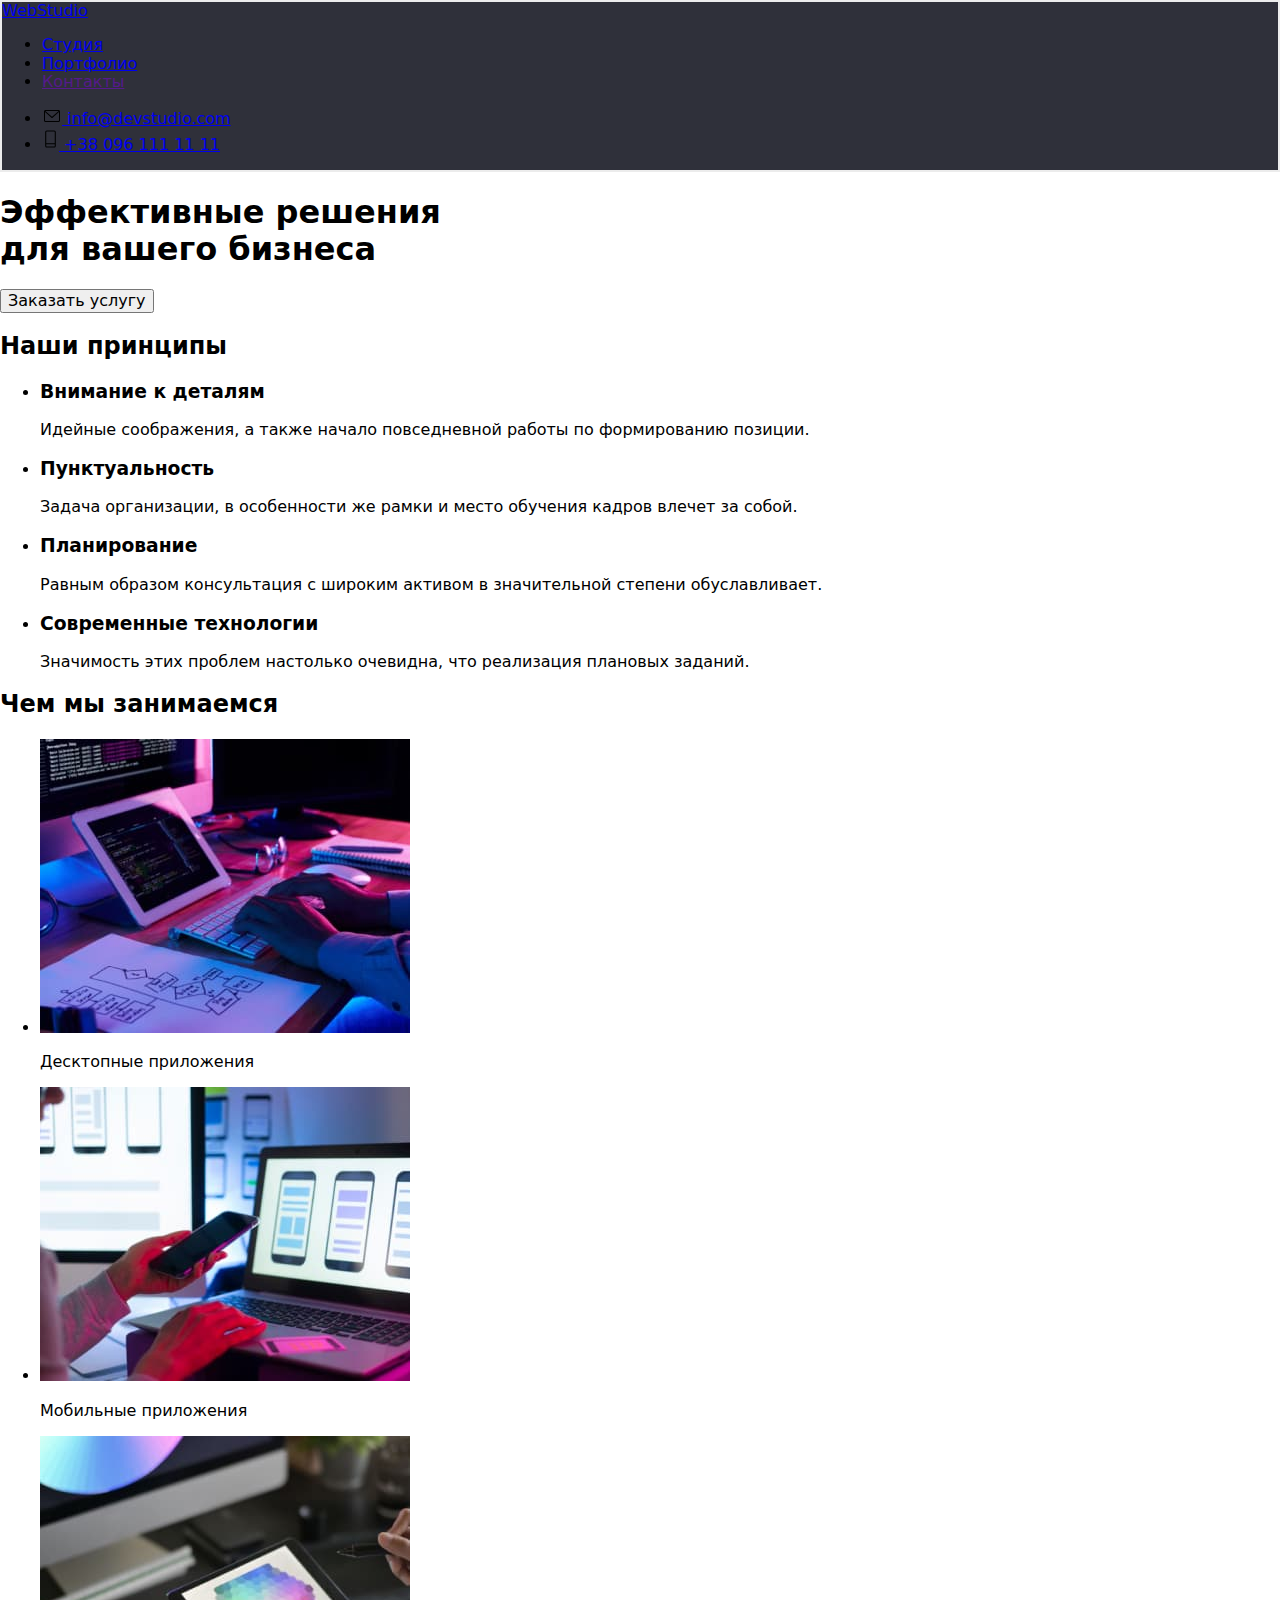
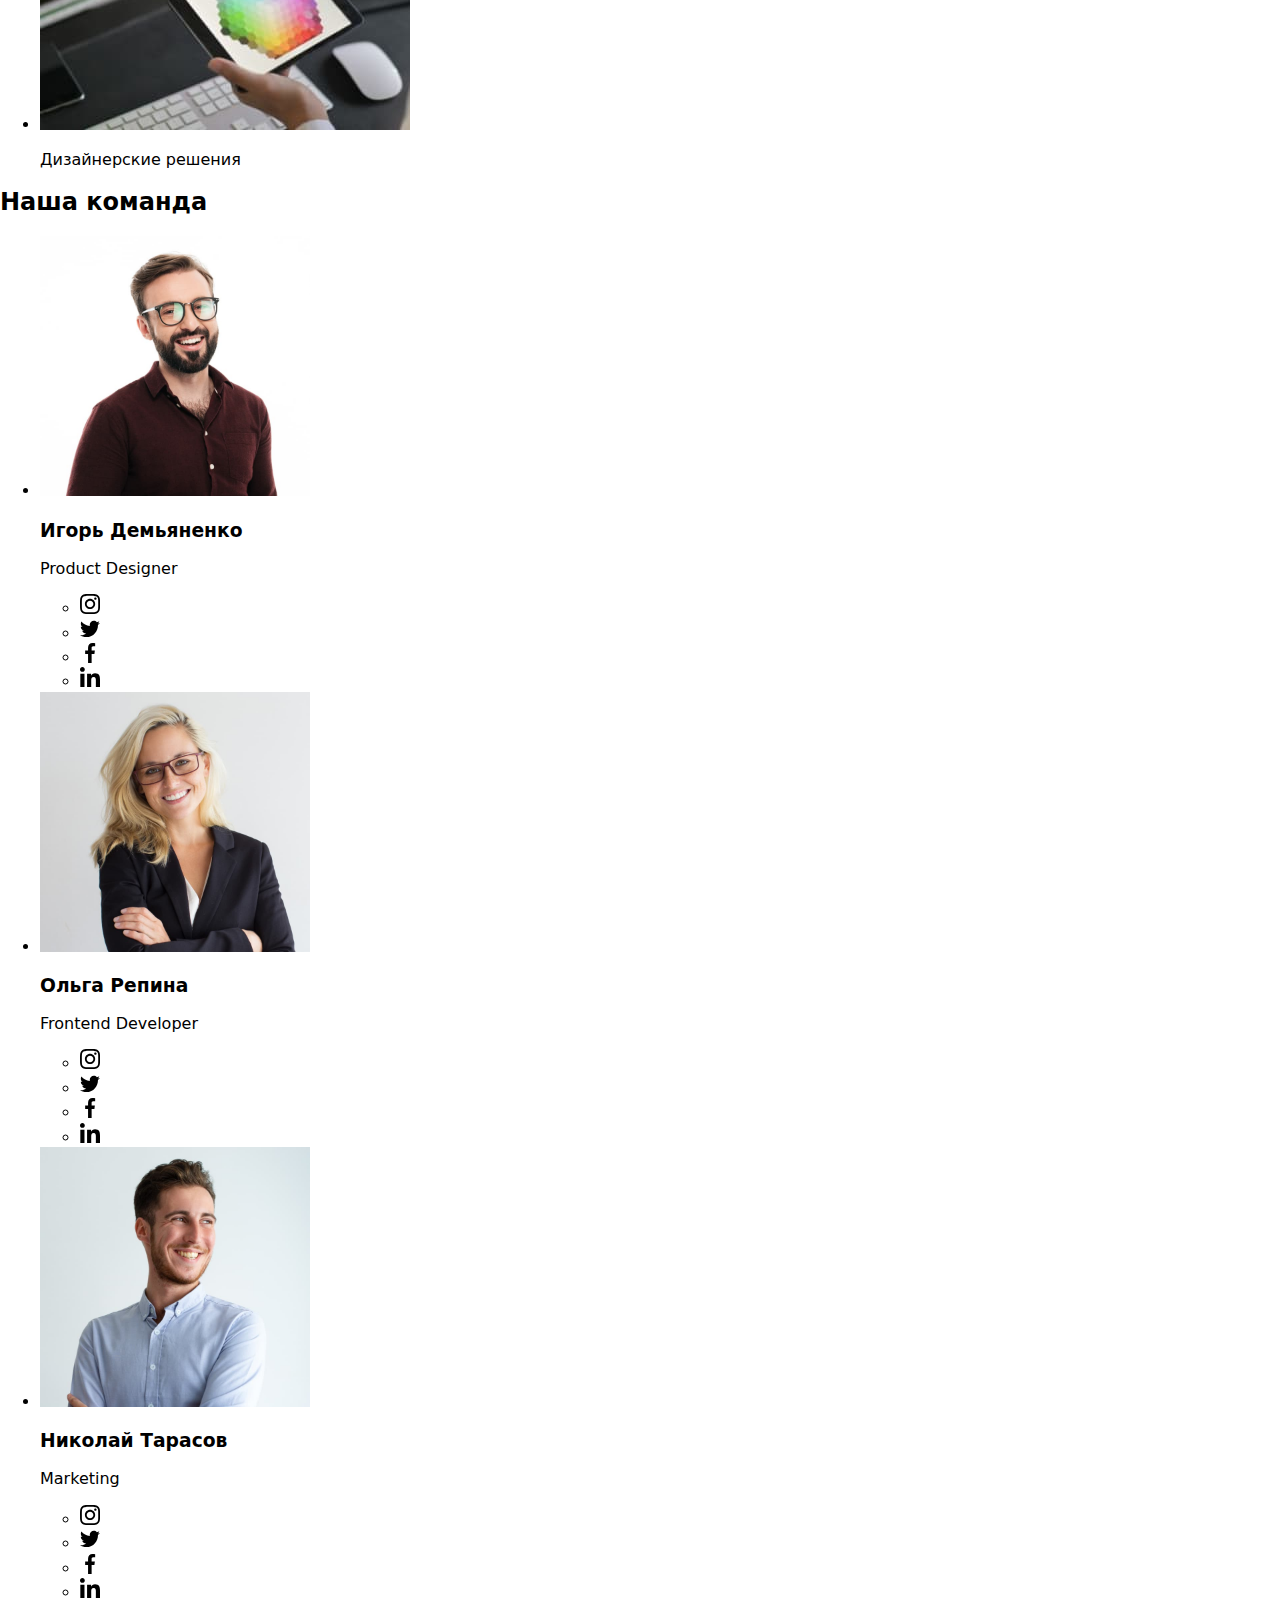
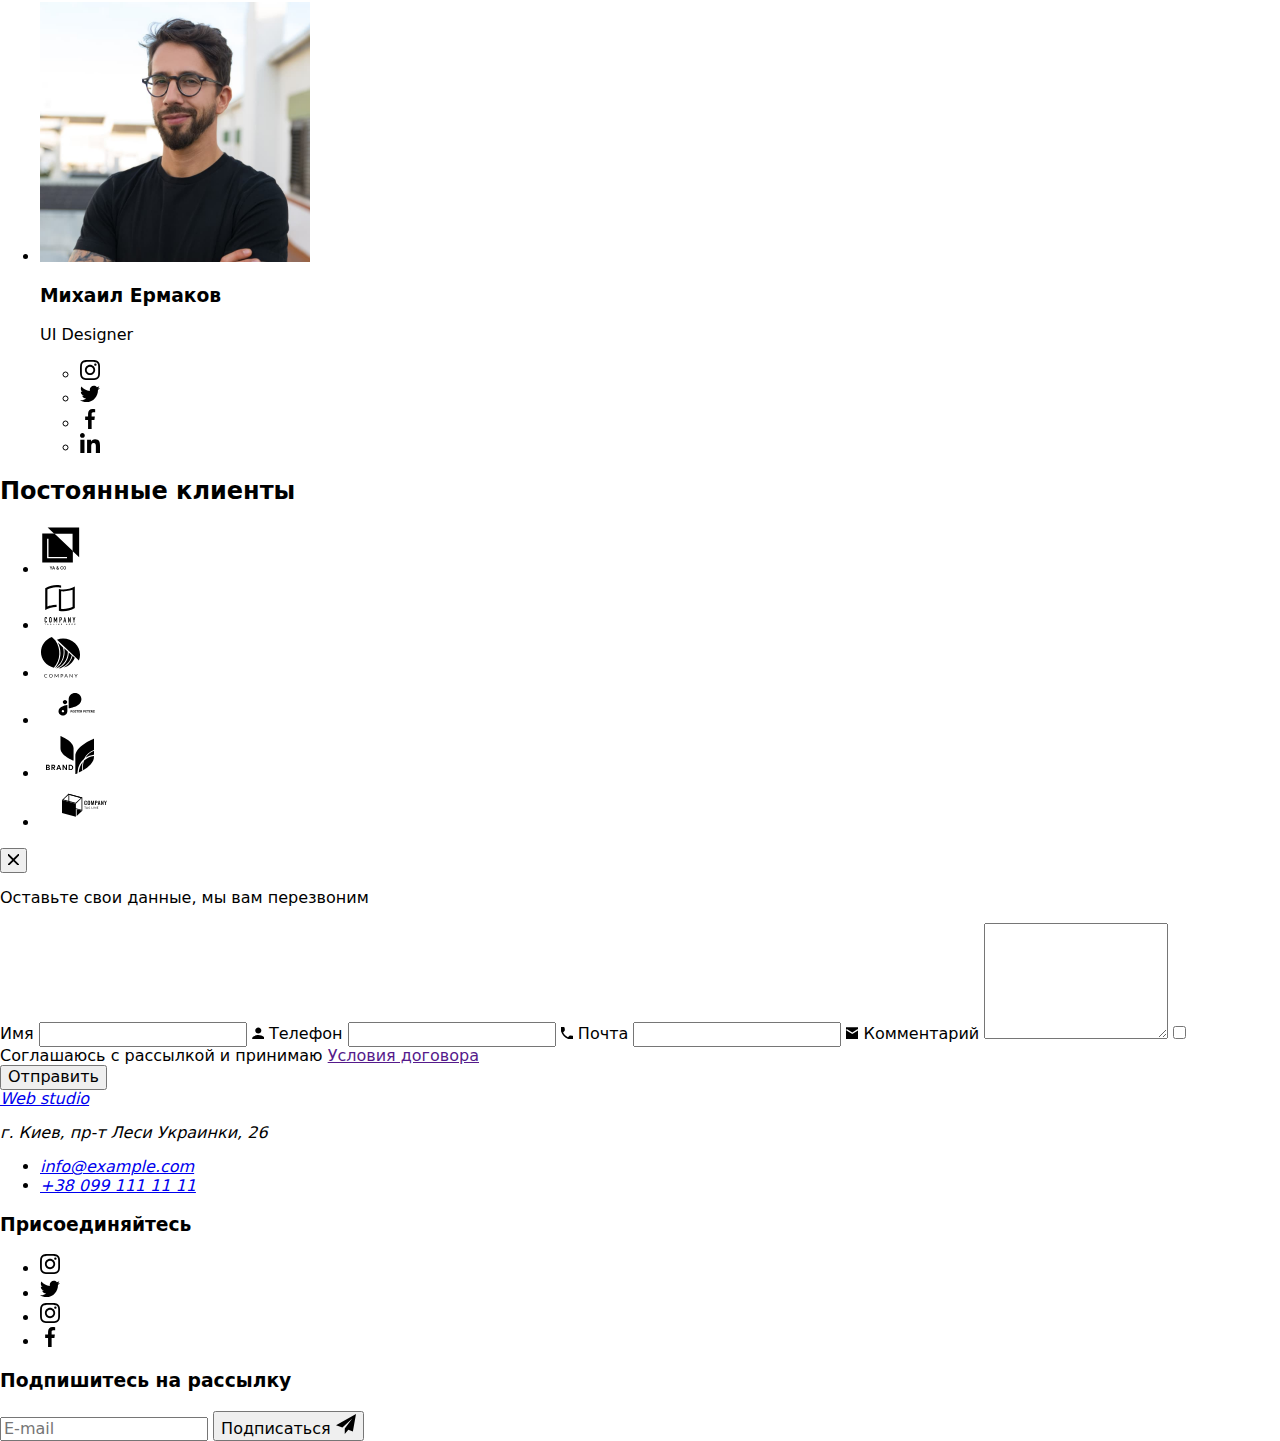
==== commit dd9cf444: "hw7-3" ====
--- a/index.html
+++ b/index.html
@@ -14,11 +14,11 @@
       href="https://fonts.googleapis.com/css2?family=Raleway:wght@700&family=Roboto:wght@400;500;700;900&display=swap"
       rel="stylesheet"
     />
-    <link rel="stylesheet" href="./css/style.css" />
+    <link rel="stylesheet" href="./css/main.min.css" />
   </head>
   <body class="page">
     <!-- Header section -->
-
+ 
     <header class="page-header">
       <div class="flexy container">
         <a href="./index.html" class="logo">Web<span class="logo-2nd-part">Studio</span></a>
--- a/css/main.min.css
+++ b/css/main.min.css
@@ -0,0 +1,2 @@
+.page-header{border:2px solid #ececec;margin-right:auto;margin-left:auto}.page-header{background:#2f303a}
+/*# sourceMappingURL=main.min.css.map */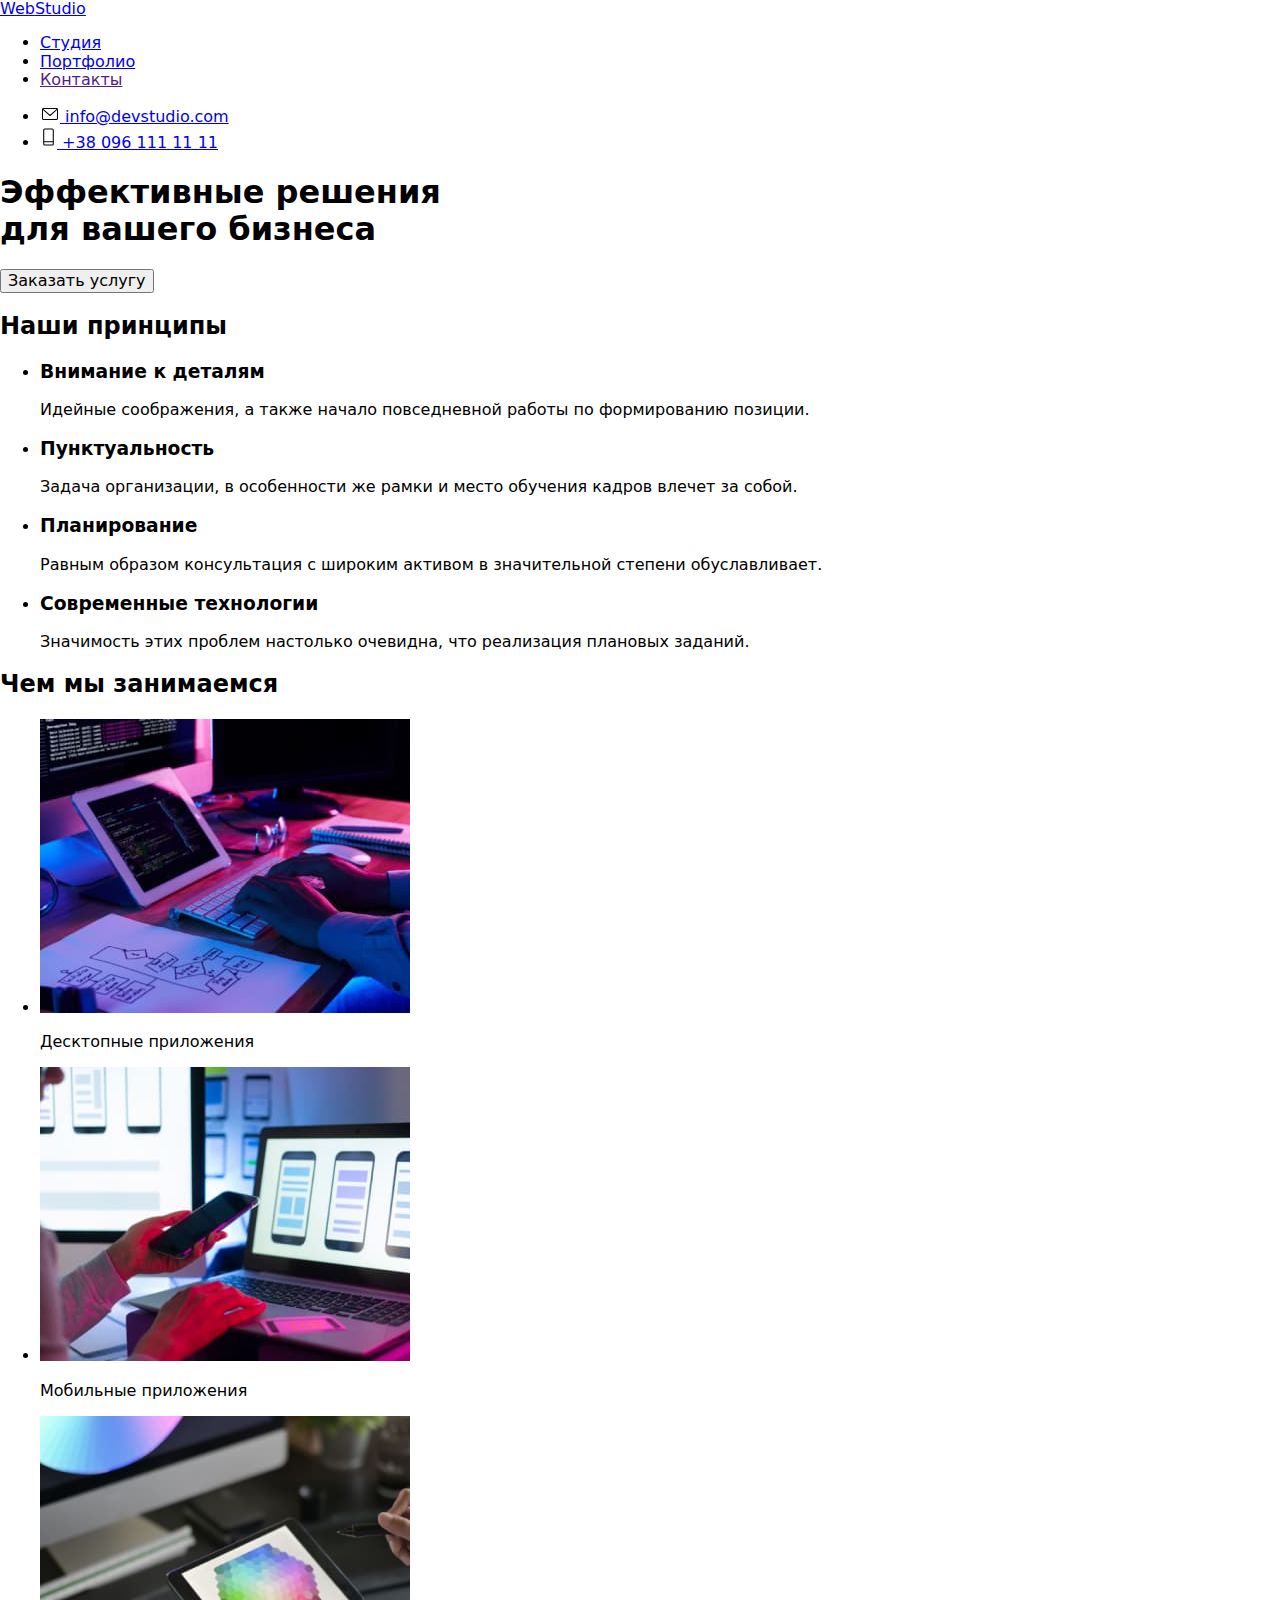
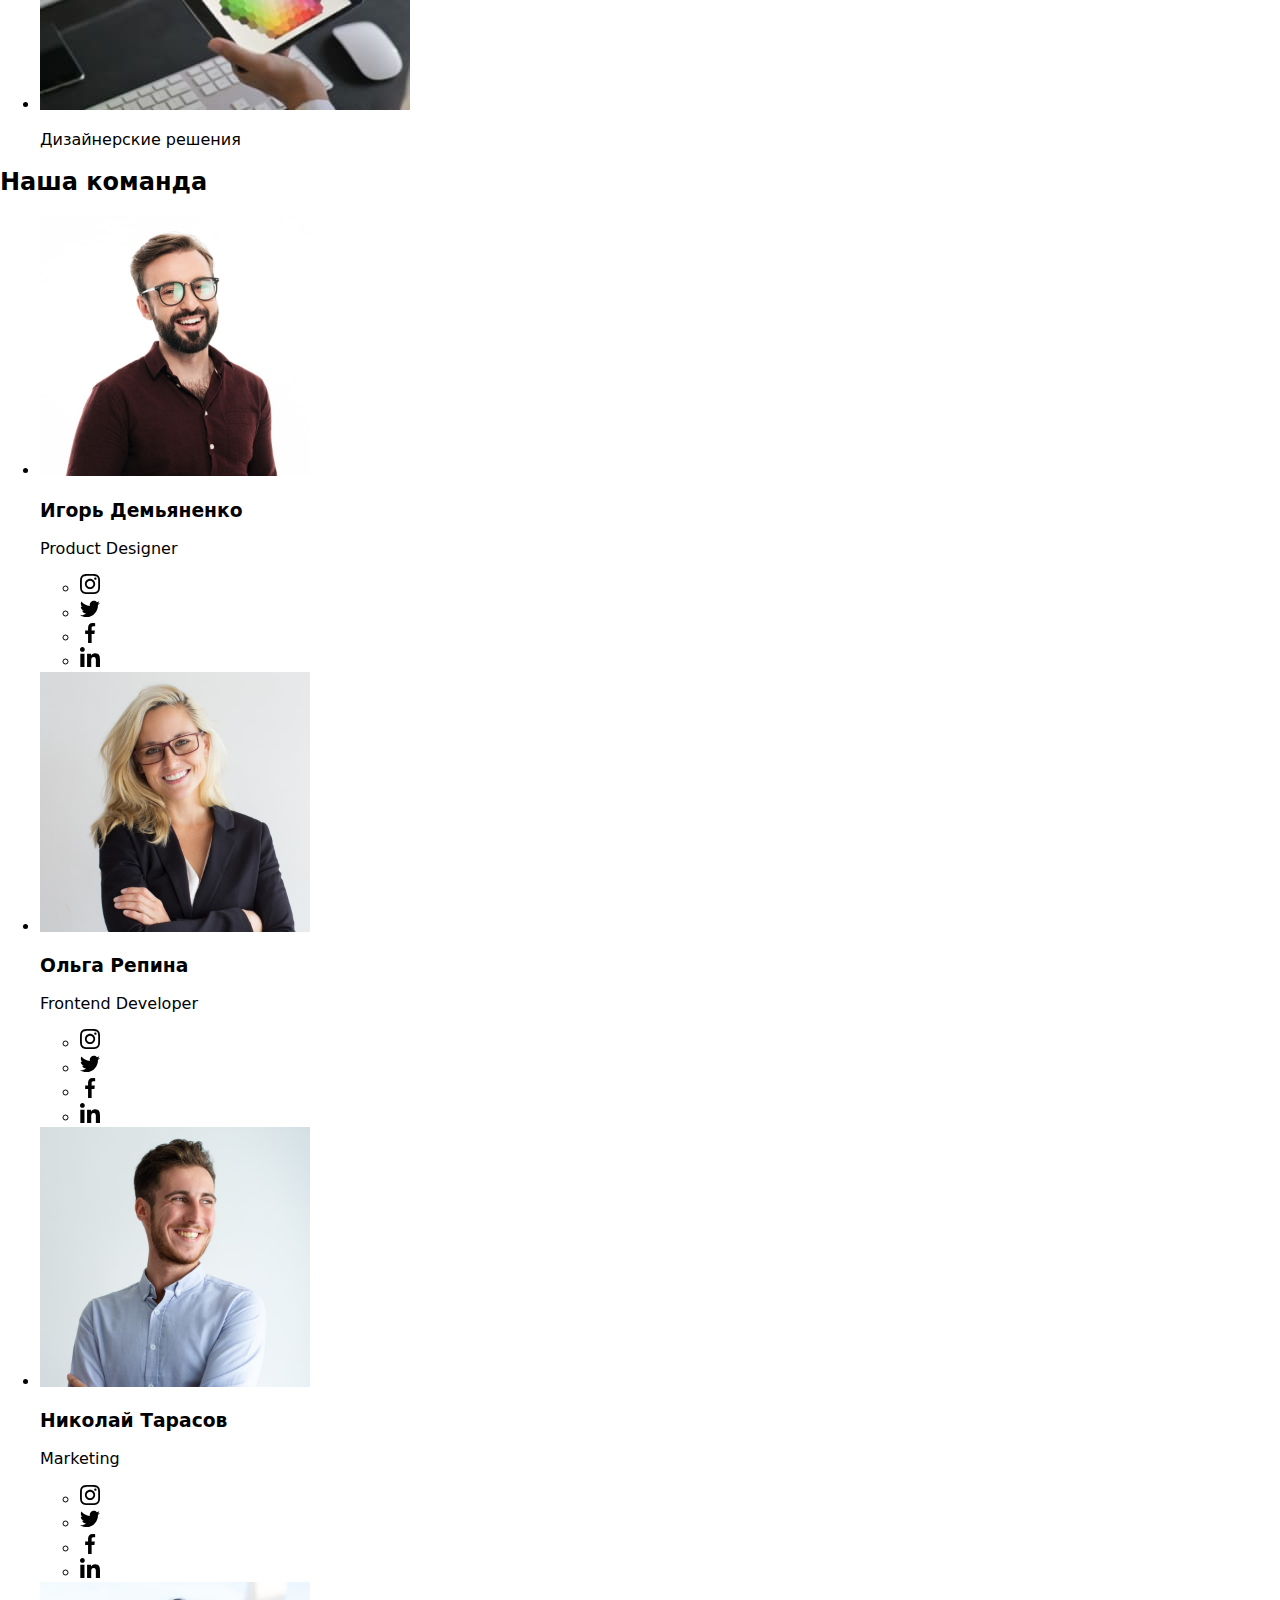
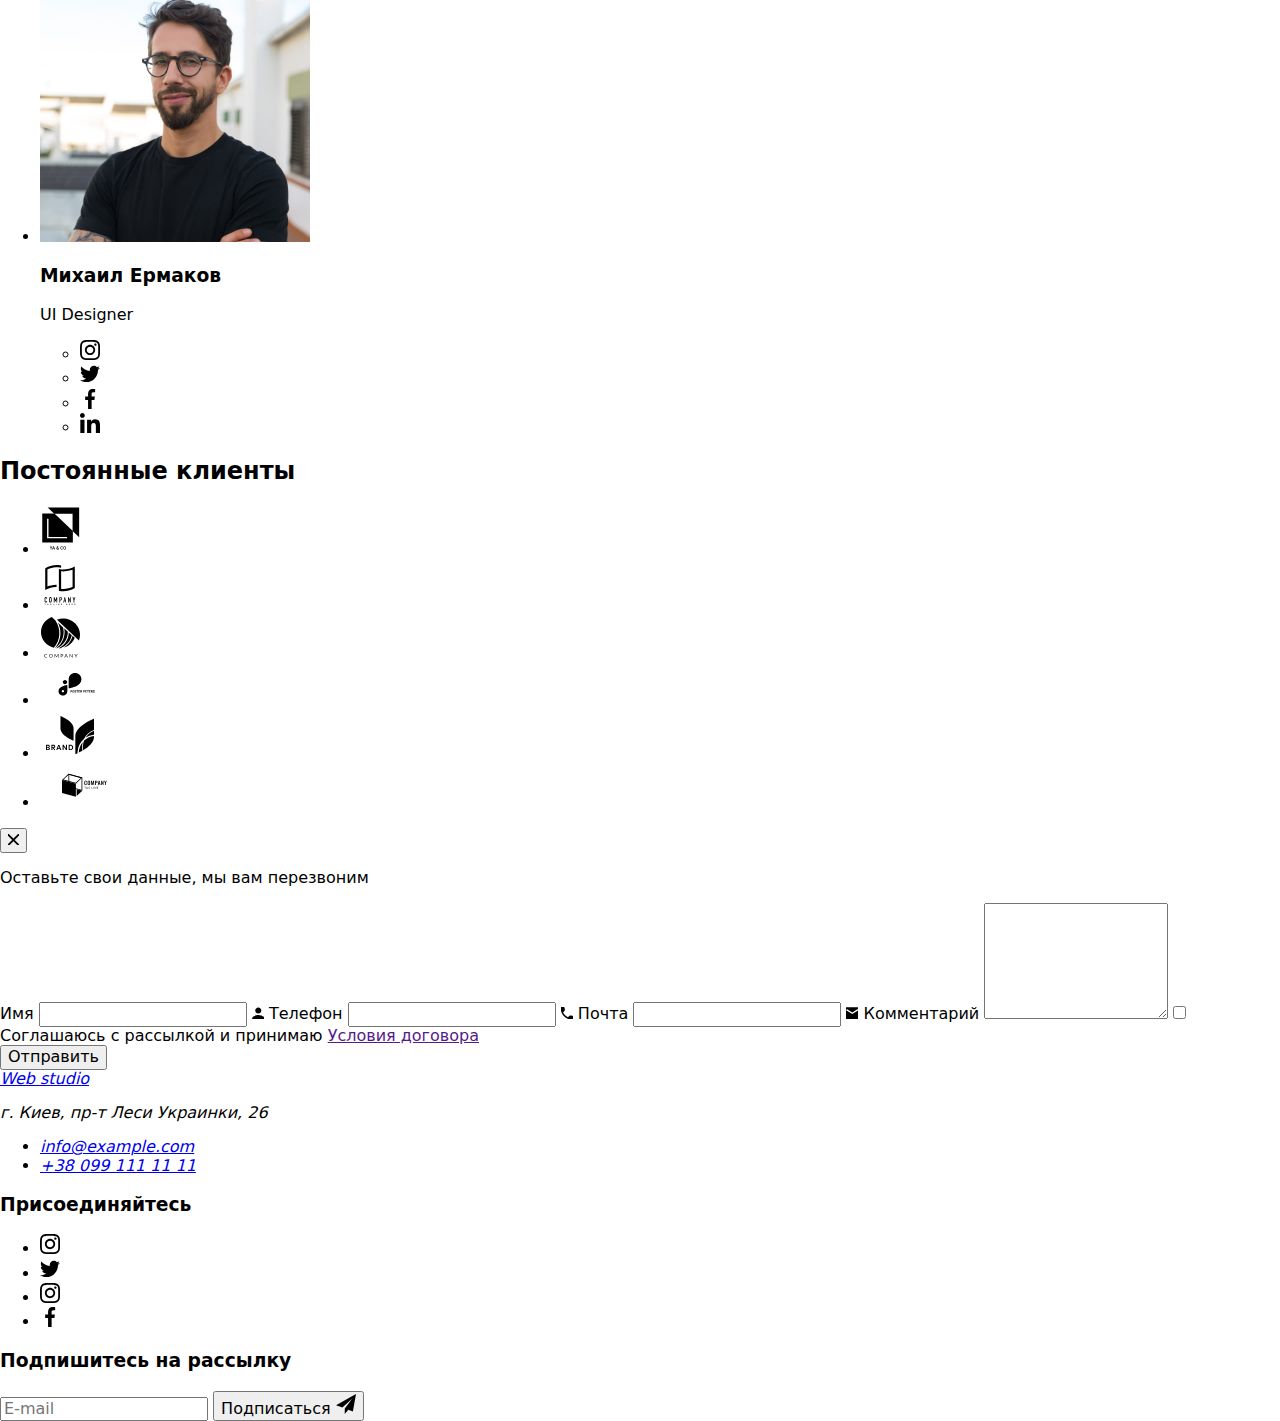
==== commit 51a1ffa7: "hw7-4" ====
--- a/index.html
+++ b/index.html
@@ -14,17 +14,19 @@
       href="https://fonts.googleapis.com/css2?family=Raleway:wght@700&family=Roboto:wght@400;500;700;900&display=swap"
       rel="stylesheet"
     />
-    <link rel="stylesheet" href="./css/main.min.css" />
+    <link rel="stylesheet" href="./dist/css/main.min.css" />
   </head>
   <body class="page">
     <!-- Header section -->
- 
+
     <header class="page-header">
       <div class="flexy container">
         <a href="./index.html" class="logo">Web<span class="logo-2nd-part">Studio</span></a>
         <nav class="navigation">
           <ul class="site-nav list">
-            <li class="site-nav__item"><a href="./index.html" class="site-nav__link site-nav__link--current">Студия</a></li>
+            <li class="site-nav__item">
+              <a href="./index.html" class="site-nav__link site-nav__link--current">Студия</a>
+            </li>
             <li class="site-nav__item"><a href="./portfolio.html" class="site-nav__link">Портфолио</a></li>
             <li class="site-nav__item"><a href="" class="site-nav__link">Контакты</a></li>
           </ul>
@@ -64,19 +66,25 @@
         <div class="container">
           <h2 class="principles__title visually-hidden">Наши принципы</h2>
           <ul class="principe list flexy">
-            <li class="principe__item sputnik">
+            <li class="principe__item principe__item--mright principe__item--sputnic">
               <h3 class="principe__title">Внимание к деталям</h3>
-              <p class="principe__text">Идейные соображения, а также начало повседневной работы по формированию позиции.</p>
-            </li>
-            <li class="principe__item clock">
+              <p class="principe__text">
+                Идейные соображения, а также начало повседневной работы по формированию позиции.
+              </p>
+            </li>
+            <li class="principe__item principe__item--mright principe__item--clock">
               <h3 class="principe__title">Пунктуальность</h3>
-              <p class="principe__text">Задача организации, в особенности же рамки и место обучения кадров влечет за собой.</p>
-            </li>
-            <li class="principe__item pc">
+              <p class="principe__text">
+                Задача организации, в особенности же рамки и место обучения кадров влечет за собой.
+              </p>
+            </li>
+            <li class="principe__item principe__item--mright principe__item--pc">
               <h3 class="principe__title">Планирование</h3>
-              <p class="principe__text">Равным образом консультация с широким активом в значительной степени обуславливает.</p>
-            </li>
-            <li class="principe__item cosmonaut">
+              <p class="principe__text">
+                Равным образом консультация с широким активом в значительной степени обуславливает.
+              </p>
+            </li>
+            <li class="principe__item principe__item--cosmonaut">
               <h3 class="principe__title">Современные технологии</h3>
               <p class="principe__text">Значимость этих проблем настолько очевидна, что реализация плановых заданий.</p>
             </li>
@@ -121,7 +129,7 @@
           <h2 class="team__title">Наша команда</h2>
           <ul class="team-list list flexy">
             <li class="team-list__item team-list__item--mright">
-              <img class="team-list__image" src="./images/worker1.jpg"  alt="Product Designer" width="270" />
+              <img class="team-list__image" src="./images/worker1.jpg" alt="Product Designer" width="270" />
               <h3 class="team-list__title">Игорь Демьяненко</h3>
               <p class="team-list__text">Product Designer</p>
               <ul class="team-socials-list list">
@@ -376,7 +384,11 @@
           <a href="./index.html" class="footer-address__logo">Web <span class="footer-logo-2nd-part">studio</span></a>
           <p class="footer-address__text">г. Киев, пр-т Леси Украинки, 26</p>
           <ul class="footer-address__list list">
-            <li><a href="mailto:info@example.com" class="footer-address__item footer-address__item--mbottom">info@example.com</a></li>
+            <li>
+              <a href="mailto:info@example.com" class="footer-address__item footer-address__item--mbottom"
+                >info@example.com</a
+              >
+            </li>
             <li><a href="tel:+380991111111" class="footer-address__item">+38 099 111 11 11</a></li>
           </ul>
         </address>
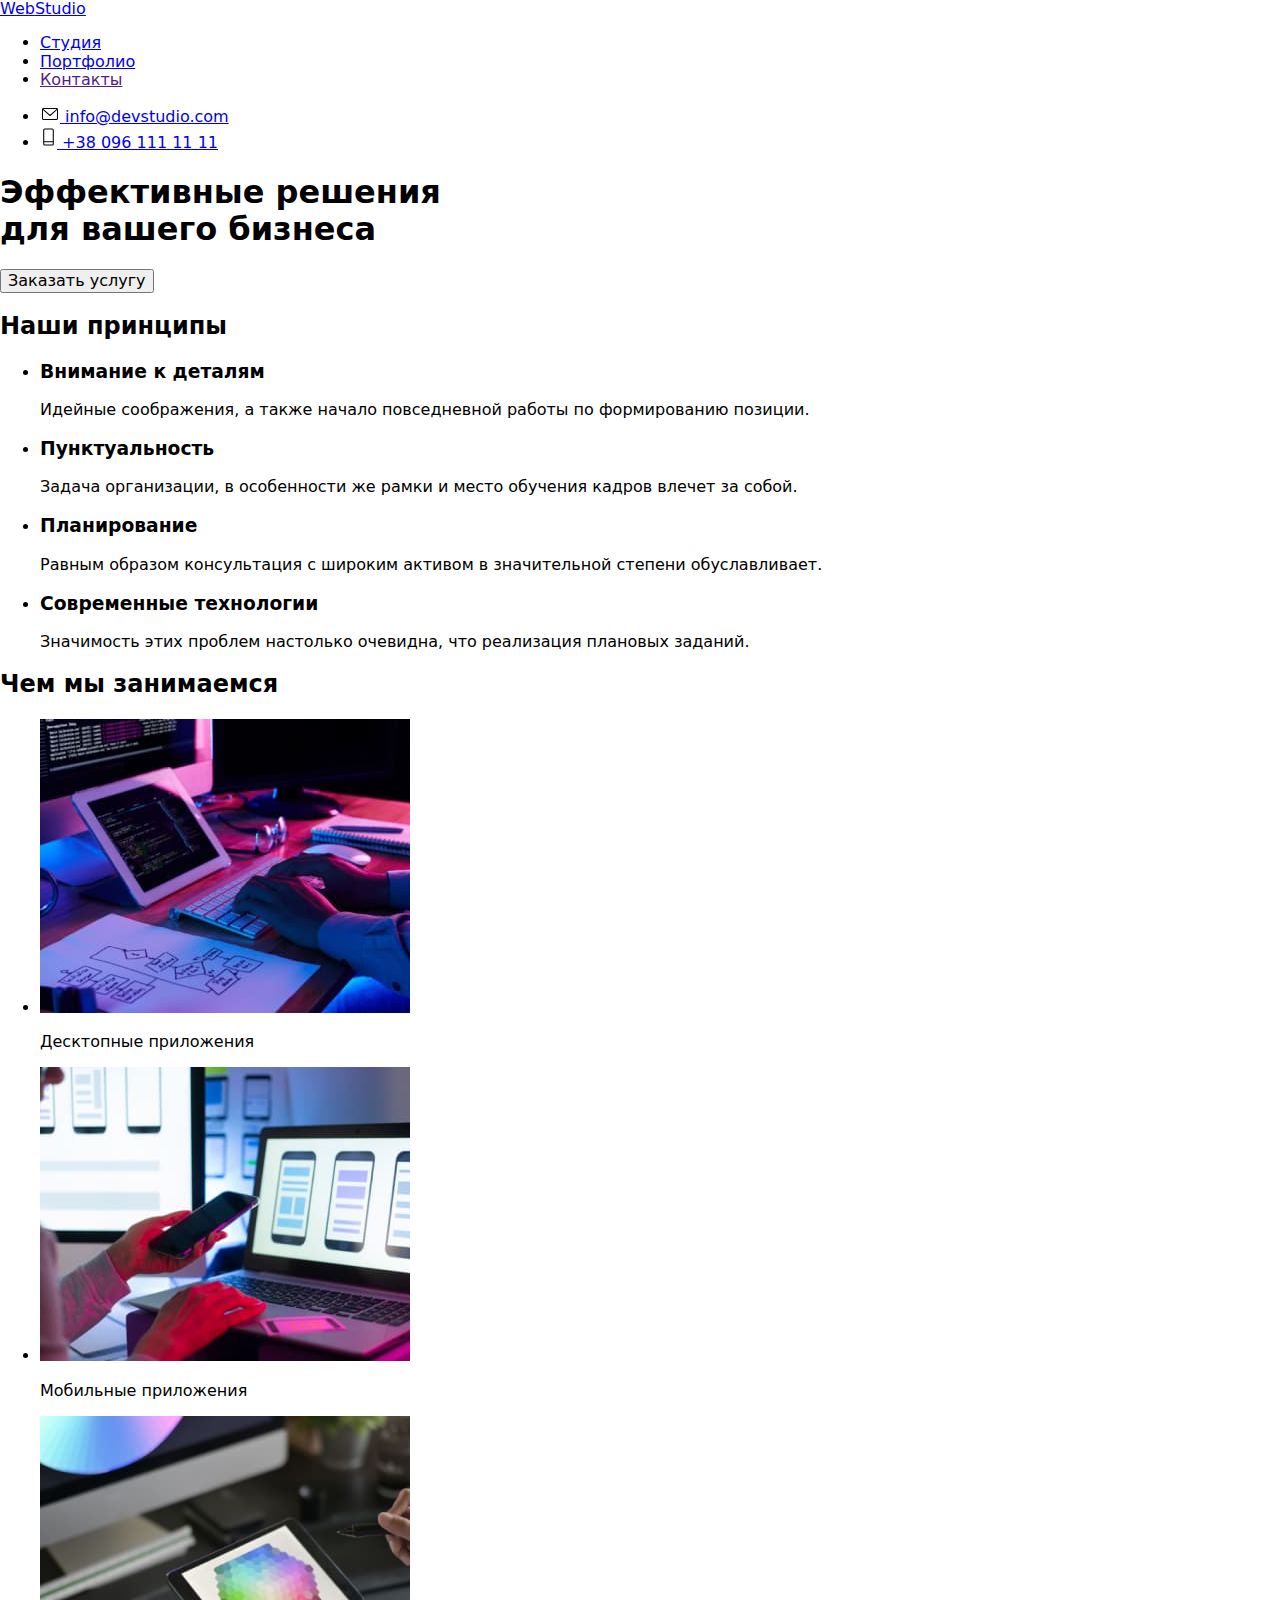
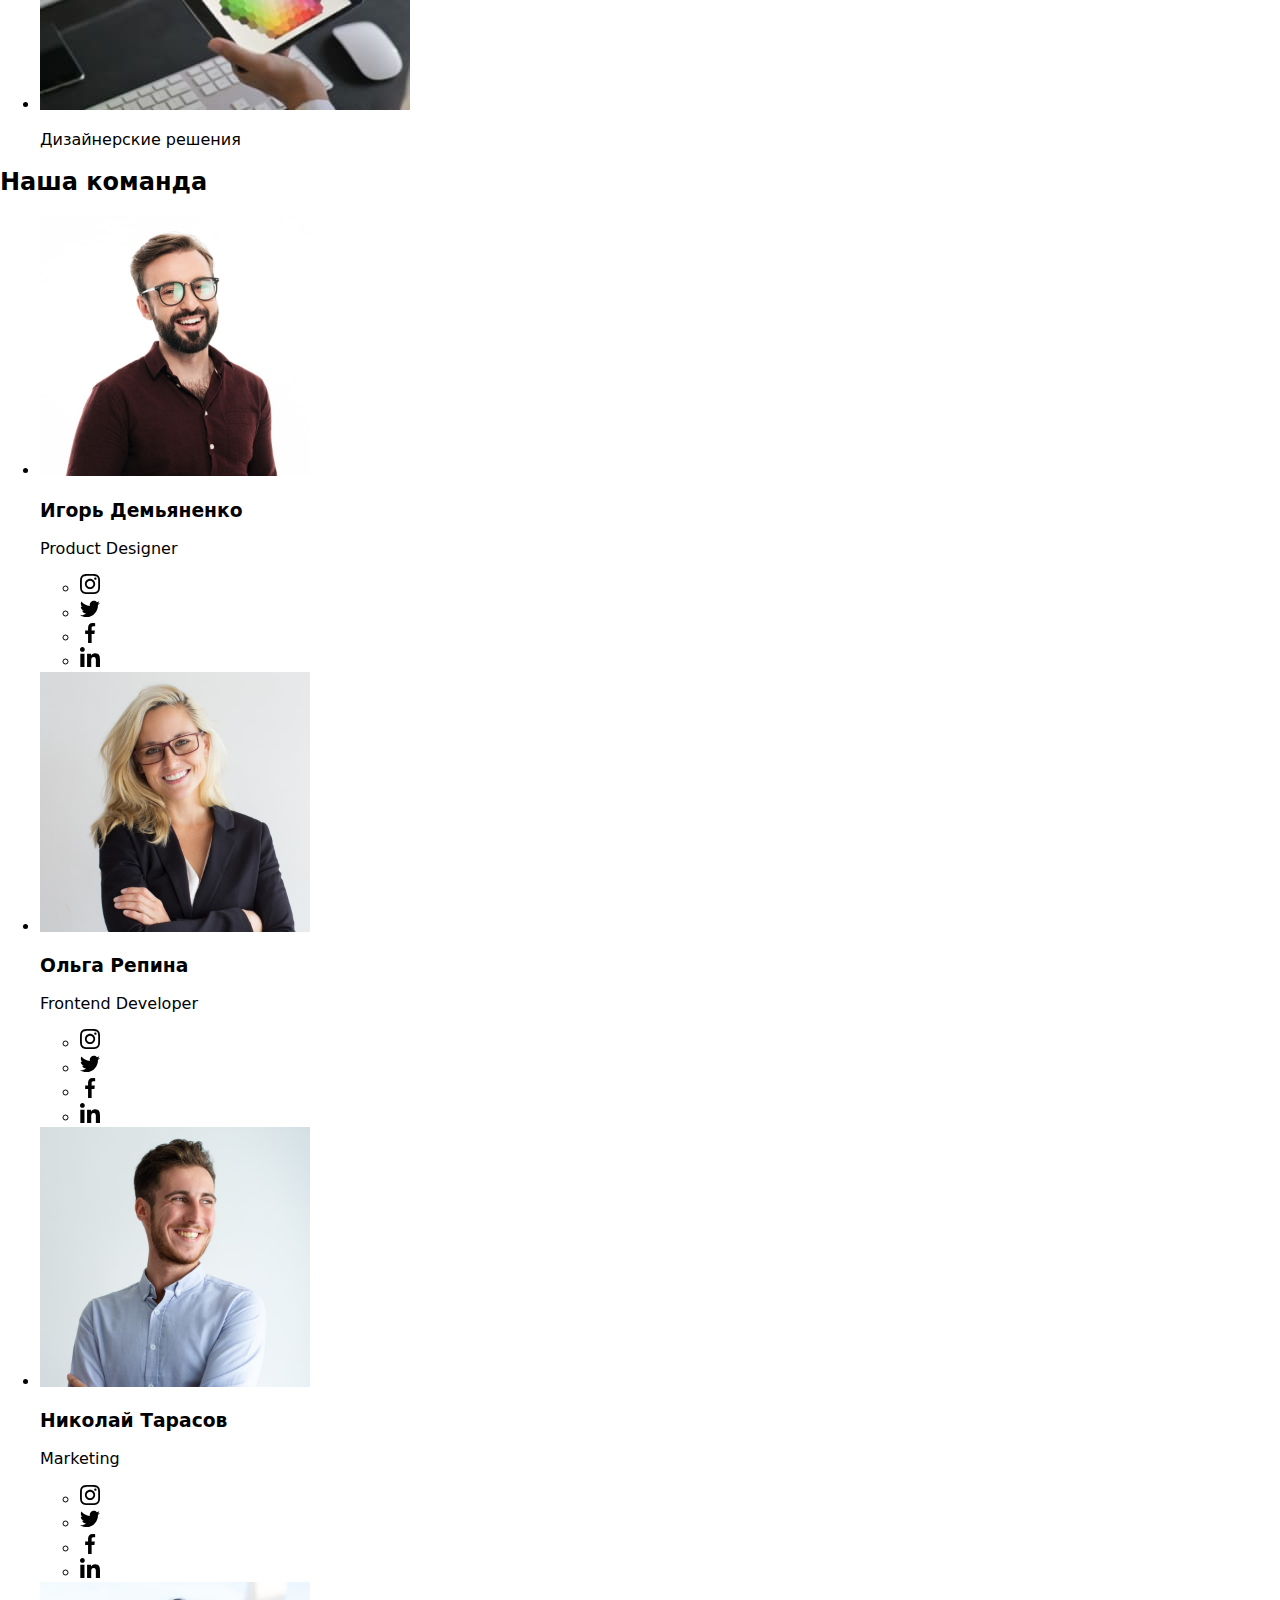
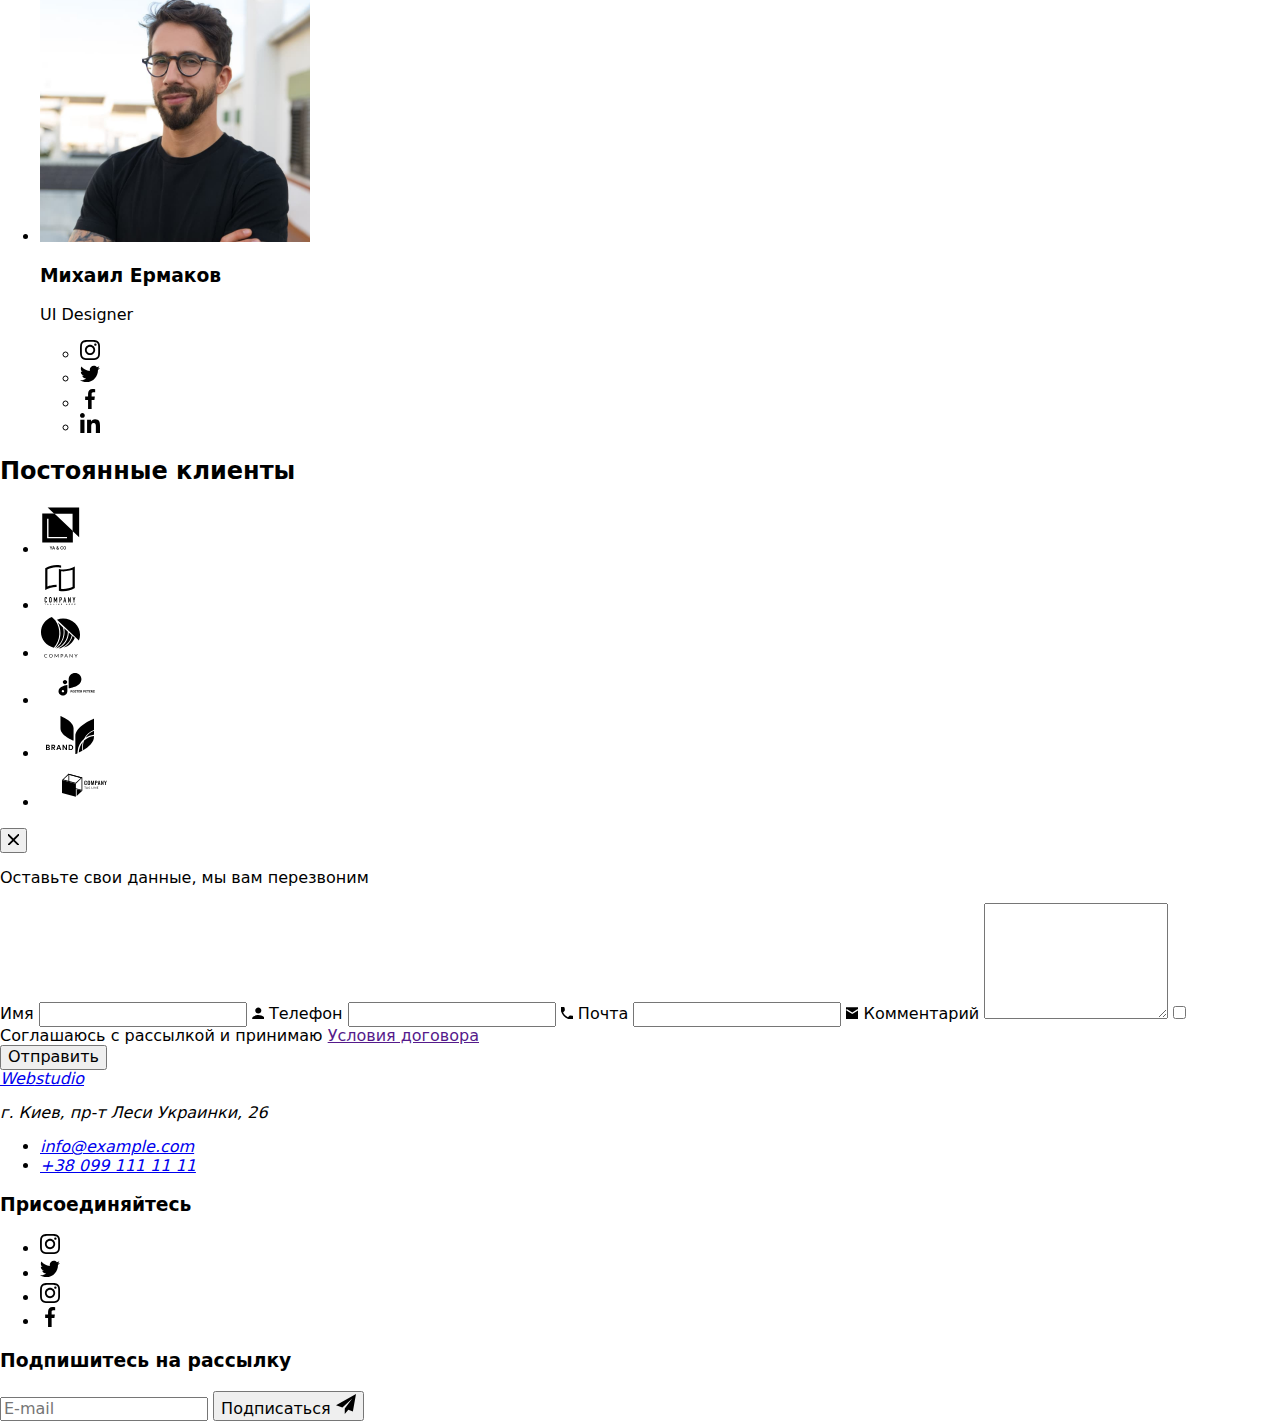
==== commit b9d0c78a: "hw7-5" ====
--- a/index.html
+++ b/index.html
@@ -17,7 +17,7 @@
     <link rel="stylesheet" href="./dist/css/main.min.css" />
   </head>
   <body class="page">
-    <!-- Header section -->
+    <!-- Header section --> 
 
     <header class="page-header">
       <div class="flexy container">
@@ -96,7 +96,7 @@
         <div class="container">
           <h2 class="our-work__title">Чем мы занимаемся</h2>
           <ul class="work-list list flexy">
-            <li class="work-list__item">
+            <li class="work-list__item work-list__item--mright">
               <div class="work-list__thumb">
                 <img class="work-list__img" src="./images/note1.jpg" alt="note1" width="370" />
                 <div class="work-list__bg-box">
@@ -104,7 +104,7 @@
                 </div>
               </div>
             </li>
-            <li class="work-list__item">
+            <li class="work-list__item work-list__item--mright">
               <div class="work-list__thumb">
                 <img class="work-list__img" src="./images/note2.jpg" alt="note1" width="370" />
                 <div class="work-list__bg-box">
@@ -324,64 +324,73 @@
 
       <div class="backdrop is-hidden" data-modal>
         <div class="modal">
+
           <button data-modal-close class="cloze-hero-modal-btn">
-            <svg class="md-close-btn-icon" width="11" height="11">
+            <svg class="md-close-btn__icon" width="11" height="11">
               <use href="./images/sprite.svg#icon-close-black"></use>
             </svg>
           </button>
+
           <form class="callback-form">
-            <p class="md-title">Оставьте свои данные, мы вам перезвоним</p>
-            <label class="form-field">
-              <span class="callback-md-label-txt">Имя</span>
-              <input class="callback-md-input" type="text" name="user-name" id="user-name" />
-              <span class="callback-md-label-icon">
-                <svg class="md-form-input-icon" width="12" height="12">
+            <p class="callback-form__title">Оставьте свои данные, мы вам перезвоним</p>
+
+            <label class="callback-form-field">
+              <span class="callback-form-field__label-txt">Имя</span>
+              <input class="callback-form-field__input" type="text" name="user-name" id="user-name" />
+              <span class="callback-form-field__icon">
+                <svg class="callback-form-field__input-icon" width="12" height="12">
                   <use href="./images/sprite.svg#icon-person-black"></use>
                 </svg>
               </span>
             </label>
-            <label class="form-field">
-              <span class="callback-md-label-txt">Телефон</span>
-              <input class="callback-md-input" type="tel" name="tel" id="tel" />
-              <span class="callback-md-label-icon">
-                <svg class="md-form-input-icon" width="12" height="12">
+
+            <label class="callback-form-field">
+              <span class="callback-form-field__label-txt">Телефон</span>
+              <input class="callback-form-field__input" type="tel" name="tel" id="tel" />
+              <span class="callback-form-field__icon">
+                <svg class="callback-form-field__input-icon" width="12" height="12">
                   <use href="./images/sprite.svg#icon-phone-black"></use>
                 </svg>
               </span>
             </label>
-            <label class="form-field">
-              <span class="callback-md-label-txt">Почта</span>
-              <input class="callback-md-input" type="email" name="email" id="email" />
-              <span class="callback-md-label-icon">
-                <svg class="md-form-input-icon" width="12" height="12">
+
+            <label class="callback-form-field">
+              <span class="callback-form-field__label-txt">Почта</span>
+              <input class="callback-form-field__input" type="email" name="email" id="email" />
+              <span class="callback-form-field__icon">
+                <svg class="callback-form-field__input-icon" width="12" height="12">
                   <use href="./images/sprite.svg#icon-email-black"></use>
                 </svg>
               </span>
             </label>
-            <label class="form-field">
-              <span class="callback-md-label-feedback">Комментарий</span>
-              <textarea class="textarea" name="feedback" id="feedback" rows="6" placeholder="Введите текст"> </textarea>
+
+            <label class="callback-form-field">
+              <span class="callback-form-field__feedback">Комментарий</span>
+              <textarea class="callback-form-field__textarea" name="feedback" id="feedback" rows="6" placeholder="Введите текст"> </textarea>
             </label>
-            <label class="md-license-label">
-              <input class="callback-md-check-original" type="checkbox" name="license" id="license" value="license" />
-              <span class="callback-md-check-custom"></span>
-              <span class="callback-md-check-txt">Соглашаюсь с рассылкой и принимаю</span>
-              <a href="" class="modal-license-link">Условия договора</a>
+
+            <label class="callback-form-license">
+              <input class="callback-form-license__check-original" type="checkbox" name="license" id="license" value="license" />
+              <span class="callback-form-license__check-custom"></span>
+              <span class="callback-form-license__check-txt">Соглашаюсь с рассылкой и принимаю</span>
+              <a href="" class="callback-form-license__link">Условия договора</a>
             </label>
+
             <div class="md-submit-btn-box">
               <button type="submit" class="md-submit-btn">Отправить</button>
             </div>
+
           </form>
         </div>
       </div>
     </main>
 
-    <!-- Footer section -->
+    <!-- Footer section -->  
 
     <footer class="footer">
       <div class="container footer-case">
         <address class="footer-address">
-          <a href="./index.html" class="footer-address__logo">Web <span class="footer-logo-2nd-part">studio</span></a>
+          <a href="./index.html" class="footer-address__logo">Web<span class="footer-address__logo--part">studio</span></a>
           <p class="footer-address__text">г. Киев, пр-т Леси Украинки, 26</p>
           <ul class="footer-address__list list">
             <li>
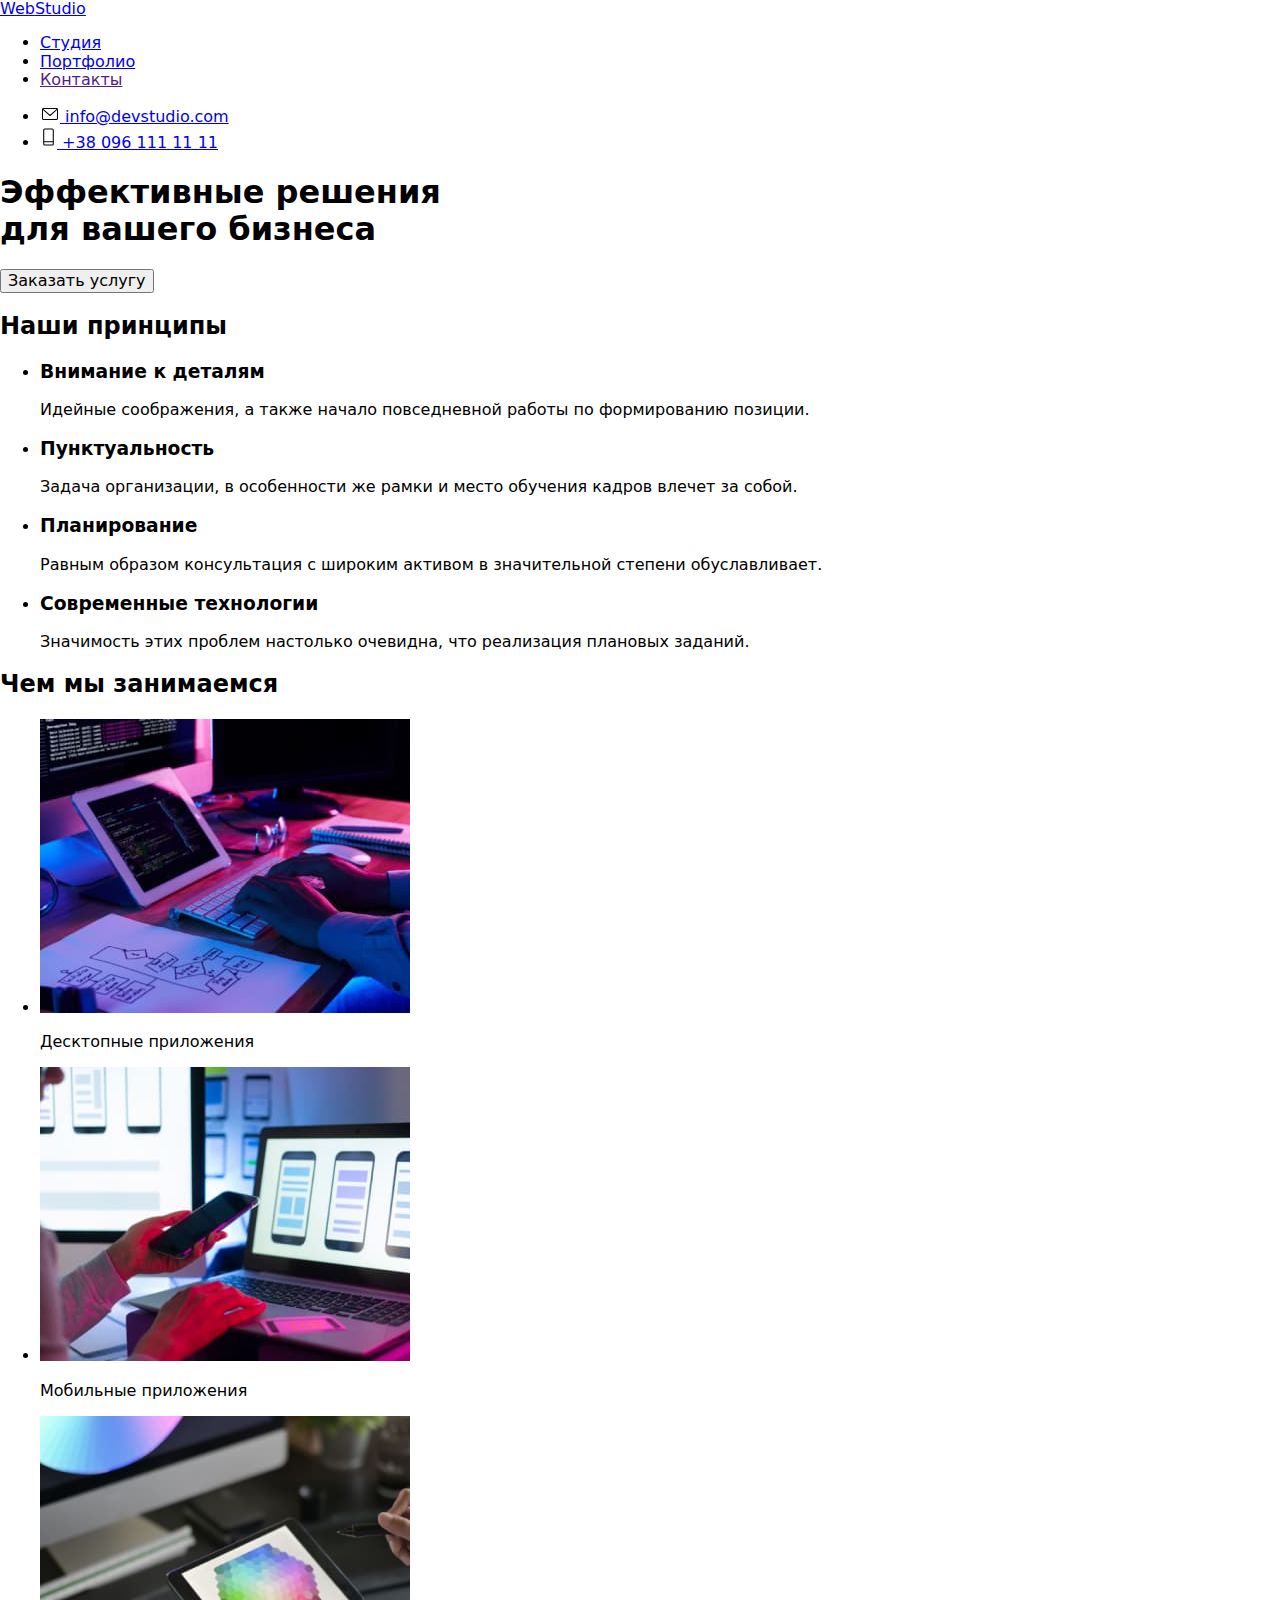
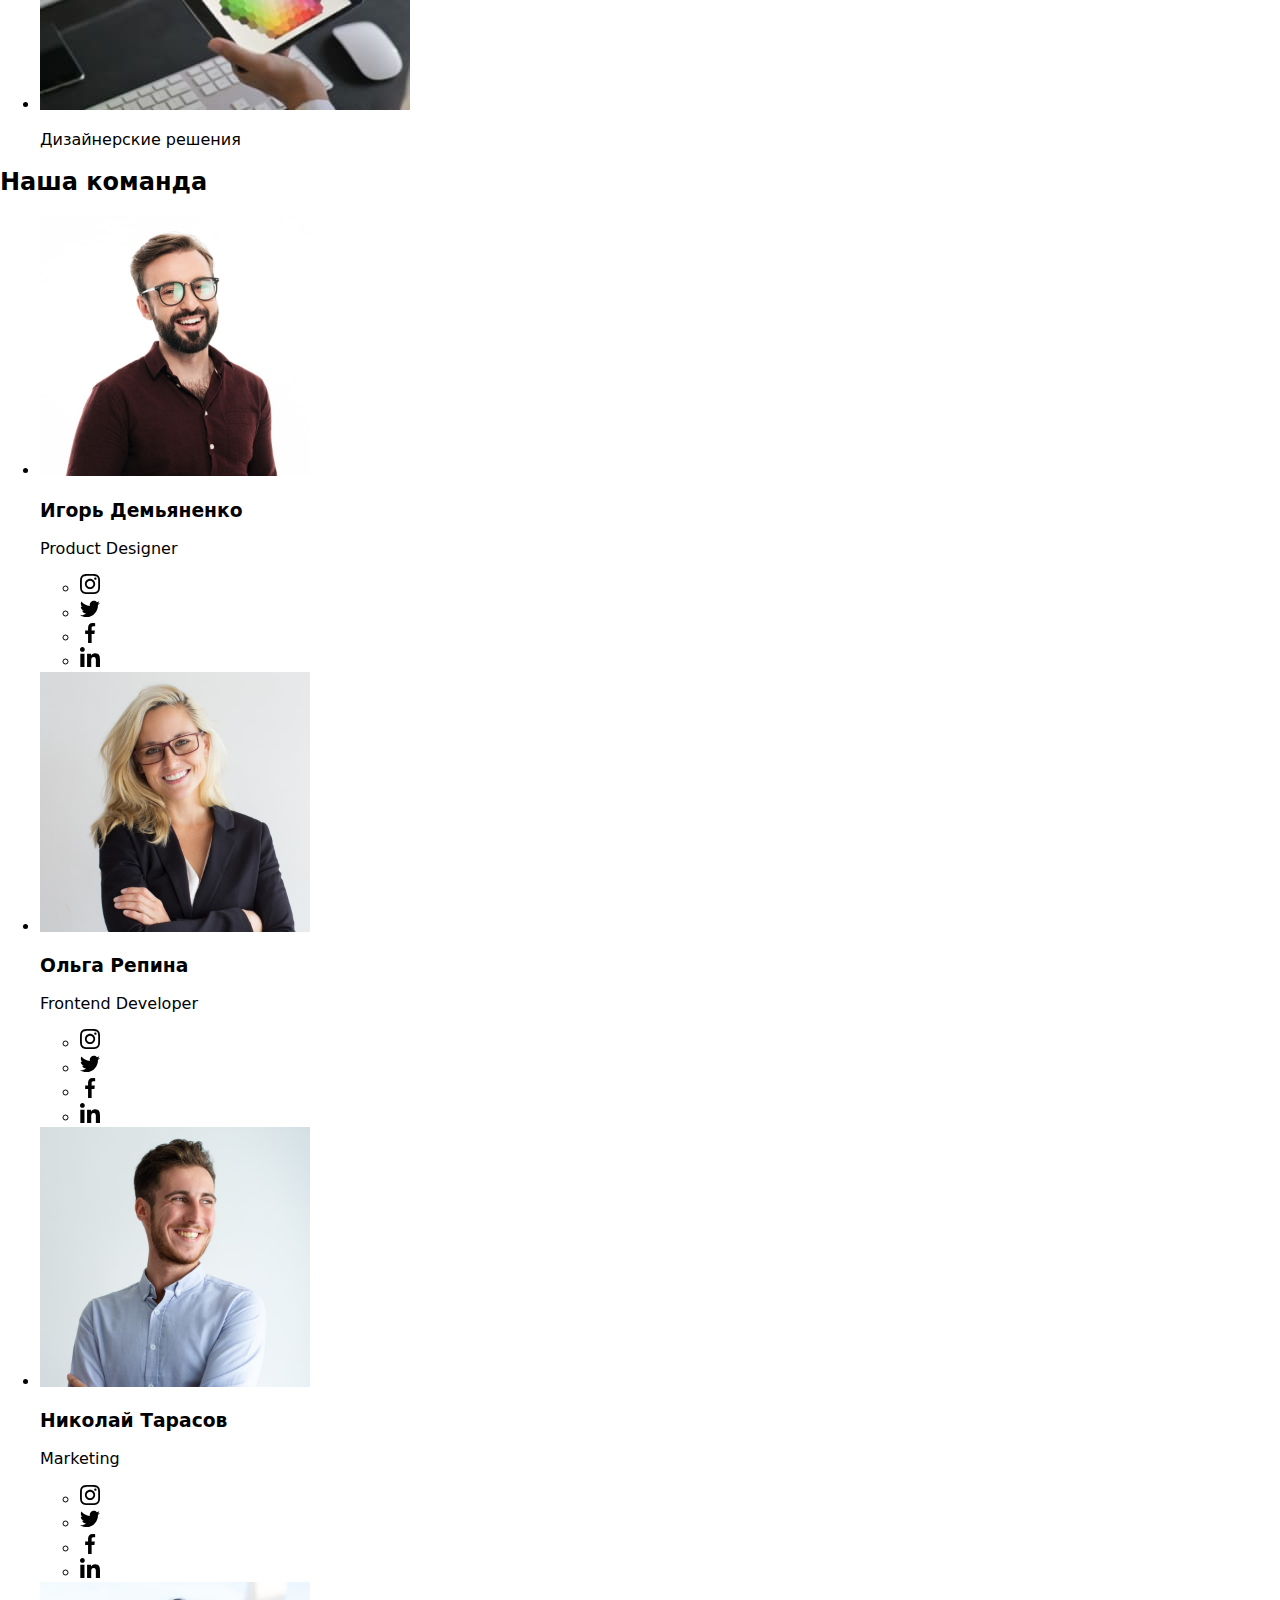
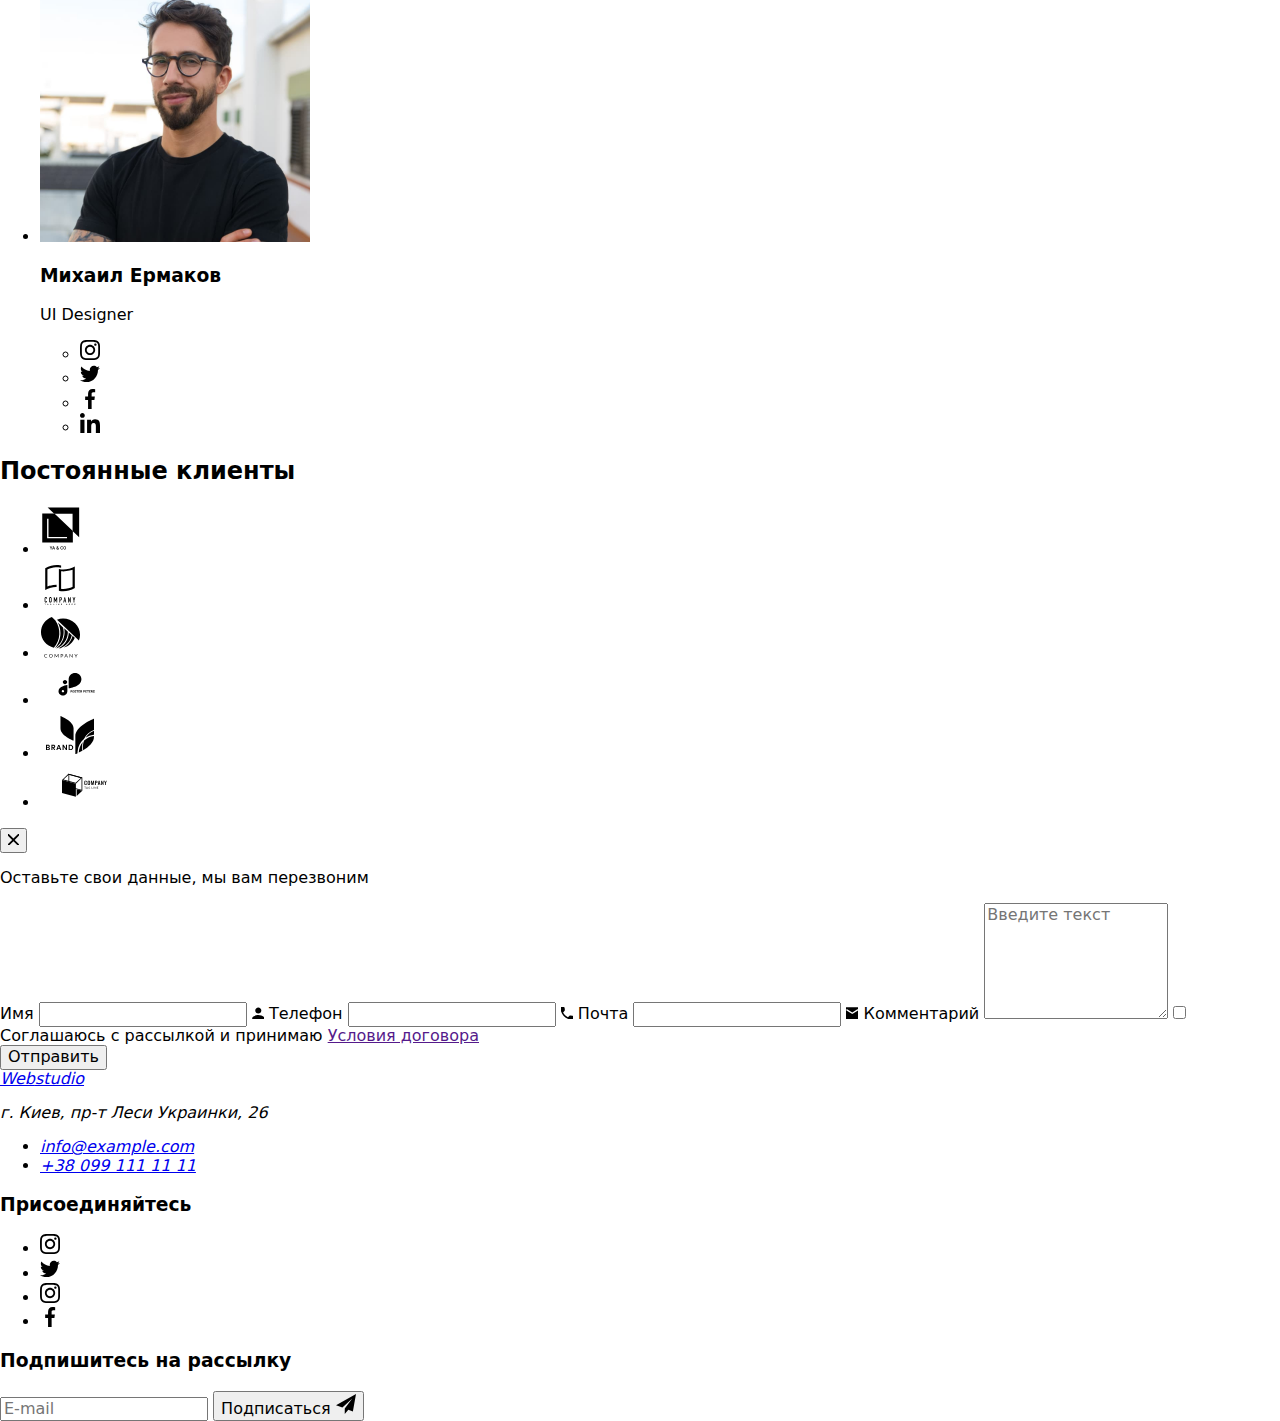
==== commit d1e9928e: "hw7-6" ====
--- a/index.html
+++ b/index.html
@@ -17,7 +17,7 @@
     <link rel="stylesheet" href="./dist/css/main.min.css" />
   </head>
   <body class="page">
-    <!-- Header section --> 
+    <!-- Header section -->
 
     <header class="page-header">
       <div class="flexy container">
@@ -324,7 +324,6 @@
 
       <div class="backdrop is-hidden" data-modal>
         <div class="modal">
-
           <button data-modal-close class="cloze-hero-modal-btn">
             <svg class="md-close-btn__icon" width="11" height="11">
               <use href="./images/sprite.svg#icon-close-black"></use>
@@ -366,11 +365,23 @@
 
             <label class="callback-form-field">
               <span class="callback-form-field__feedback">Комментарий</span>
-              <textarea class="callback-form-field__textarea" name="feedback" id="feedback" rows="6" placeholder="Введите текст"> </textarea>
+              <textarea
+                class="callback-form-field__textarea"
+                name="feedback"
+                id="feedback"
+                rows="6"
+                placeholder="Введите текст"
+              ></textarea>
             </label>
 
             <label class="callback-form-license">
-              <input class="callback-form-license__check-original" type="checkbox" name="license" id="license" value="license" />
+              <input
+                class="callback-form-license__check-original"
+                type="checkbox"
+                name="license"
+                id="license"
+                value="license"
+              />
               <span class="callback-form-license__check-custom"></span>
               <span class="callback-form-license__check-txt">Соглашаюсь с рассылкой и принимаю</span>
               <a href="" class="callback-form-license__link">Условия договора</a>
@@ -379,18 +390,19 @@
             <div class="md-submit-btn-box">
               <button type="submit" class="md-submit-btn">Отправить</button>
             </div>
-
           </form>
         </div>
       </div>
     </main>
 
-    <!-- Footer section -->  
+    <!-- Footer section -->
 
     <footer class="footer">
       <div class="container footer-case">
         <address class="footer-address">
-          <a href="./index.html" class="footer-address__logo">Web<span class="footer-address__logo--part">studio</span></a>
+          <a href="./index.html" class="footer-address__logo"
+            >Web<span class="footer-address__logo--part">studio</span></a
+          >
           <p class="footer-address__text">г. Киев, пр-т Леси Украинки, 26</p>
           <ul class="footer-address__list list">
             <li>
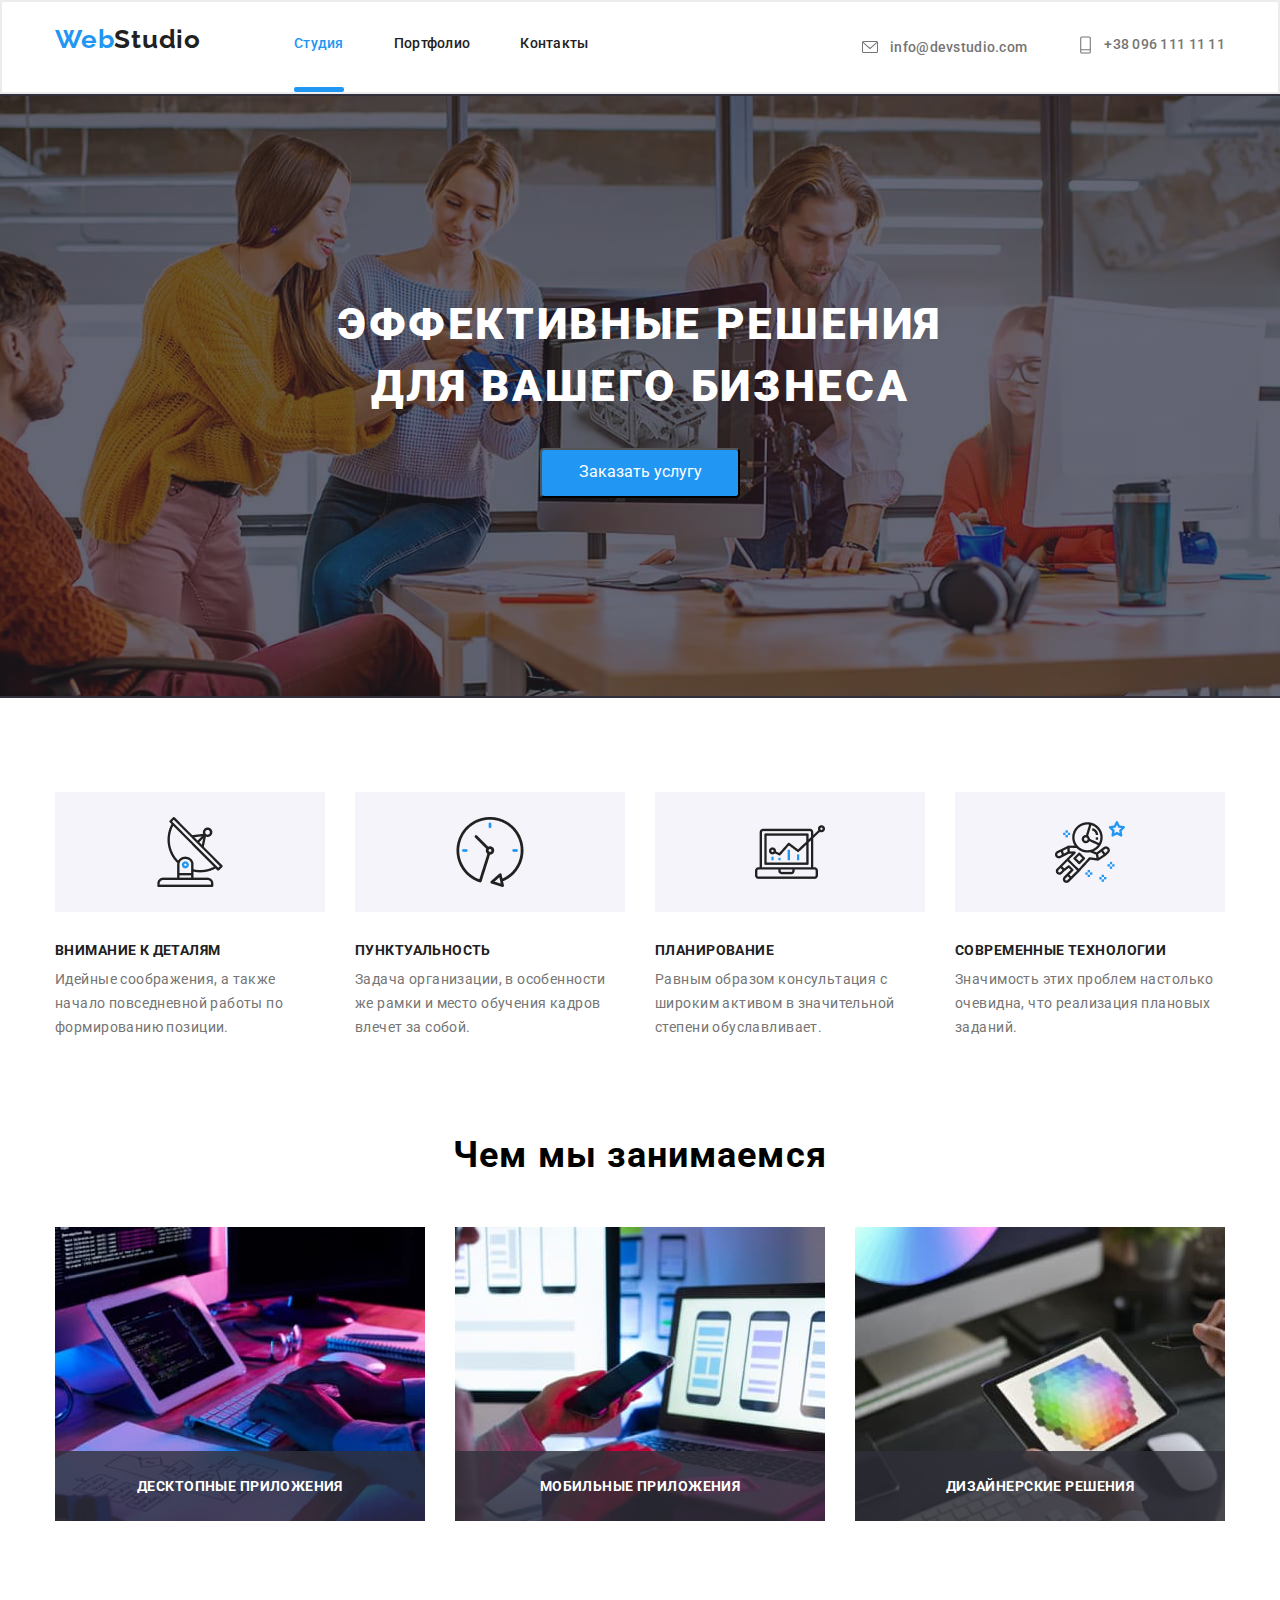
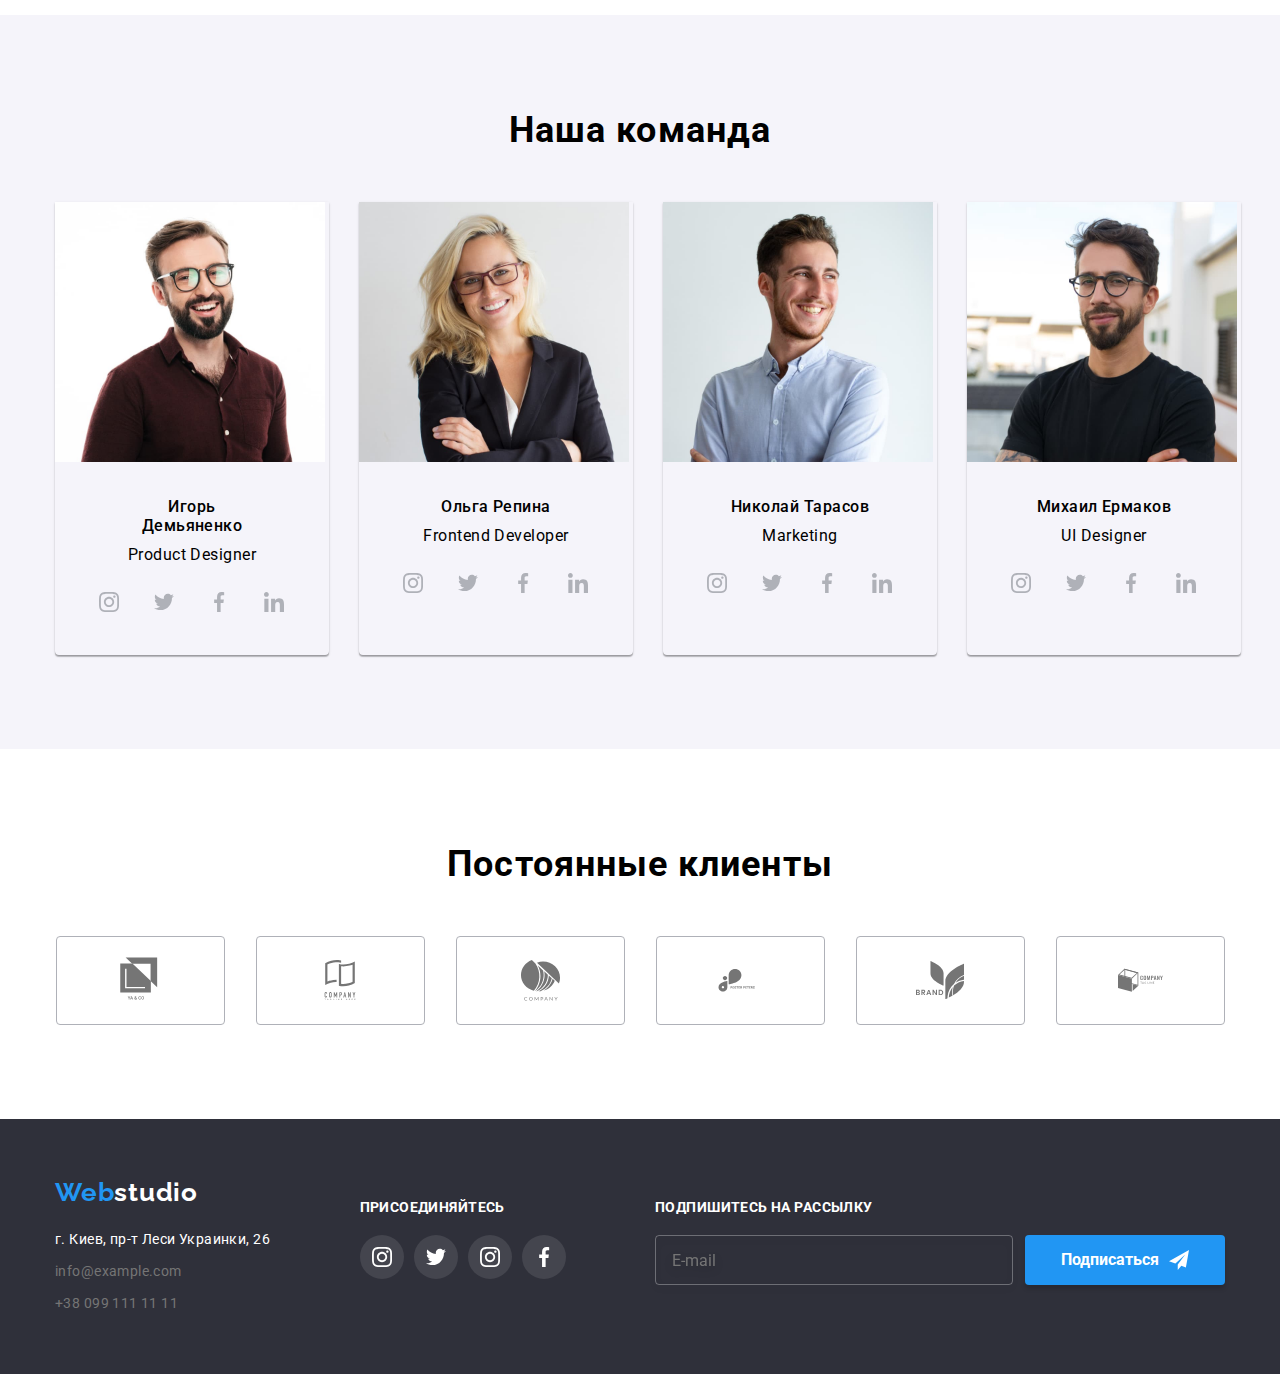
==== commit 7e908157: "hw7-7" ====
--- a/index.html
+++ b/index.html
@@ -14,7 +14,7 @@
       href="https://fonts.googleapis.com/css2?family=Raleway:wght@700&family=Roboto:wght@400;500;700;900&display=swap"
       rel="stylesheet"
     />
-    <link rel="stylesheet" href="./dist/css/main.min.css" />
+    <link rel="stylesheet" href="./css/main.min.css" />
   </head>
   <body class="page">
     <!-- Header section -->
--- a/css/main.min.css
+++ b/css/main.min.css
@@ -0,0 +1,2 @@
+:root{--grid-item: 1}html{-webkit-box-sizing:border-box;box-sizing:border-box}*,*::before,*::after{-webkit-box-sizing:inherit;box-sizing:inherit}.grid{display:-webkit-box;display:-ms-flexbox;display:flex;-ms-flex-wrap:wrap;flex-wrap:wrap;margin-left:-30px;margin-top:-30px}.grid__item{-ms-flex-preferred-size:calc((100% - 30px * var(--grid-item)) / var(--grid-item));flex-basis:calc((100% - 30px * var(--grid-item)) / var(--grid-item));margin-left:30px;margin-top:30px;--grid__item: 4}.page{margin:0;font-family:Roboto, sans-serif;background-color:var(--white-words);color:var(--main-text-color)}.visually-hidden{position:absolute !important;clip:rect(1px 1px 1px 1px);clip:rect(1px, 1px, 1px, 1px);padding:0 !important;border:0 !important;height:1px !important;width:1px !important;overflow:hidden}.container{margin-left:auto;margin-right:auto;padding-right:15px;padding-left:15px;width:1200px}.section{padding-top:94px;padding-bottom:94px}.flexy{display:-webkit-box;display:-ms-flexbox;display:flex;-webkit-box-orient:horizontal;-webkit-box-direction:normal;-ms-flex-direction:row;flex-direction:row}h1,h2,h3,h4,h5,h6,p,ul{margin-top:0;margin-bottom:0}h2{color:var(--title-text-color);font-weight:700;font-size:36px;line-height:1.2;letter-spacing:0.03em}ul{-webkit-padding-start:0;padding-inline-start:0}a{outline:none;margin:0;text-decoration:none}a:focus{outline:1px solid var(--main-text-color);text-decoration:none}.list{list-style:none}.site-nav,.personal,.principe{list-style:none}.page-header{border:2px solid #ececec;margin-right:auto;margin-left:auto}.logo{display:block;padding-top:22px;padding-bottom:27px;color:#2196f3;font-family:Raleway;font-weight:700;font-size:26px;line-height:1.2;letter-spacing:0.03em;text-decoration:none}.logo-2nd-part{color:#212121;font-family:Raleway;font-weight:700;font-size:26px;line-height:1.2;letter-spacing:0.03em}.navigation{display:-webkit-box;display:-ms-flexbox;display:flex}.site-nav{display:-webkit-box;display:-ms-flexbox;display:flex;-webkit-box-align:center;-ms-flex-align:center;align-items:center;margin-left:93px}.site-nav__link{display:block;padding-top:32px;padding-bottom:32px;color:#212121;font-weight:500;font-size:14px;line-height:1.2;letter-spacing:0.02em;height:89px;text-decoration:none;-webkit-transition:color 250ms cubic-bezier(0.4, 0, 0.2, 1);transition:color 250ms cubic-bezier(0.4, 0, 0.2, 1)}.site-nav__link:hover,.site-nav__link:focus{outline:none;color:#2196f3;font-weight:500;font-size:14px;line-height:1.2;letter-spacing:0.02em}.site-nav__item{position:relative}.site-nav__link--current{color:#2196f3;font-weight:500;font-size:14px;line-height:1.2;letter-spacing:0.02em}.site-nav__link--current::after{position:absolute;left:0;bottom:0;display:block;content:'';width:100%;height:5px;background:#2196f3;border-radius:2px}.site-nav__item+.site-nav__item{margin-left:50px}.personal{display:-webkit-inline-box;display:-ms-inline-flexbox;display:inline-flex;-webkit-box-align:center;-ms-flex-align:center;align-items:center;padding-top:32px;padding-bottom:32px;margin-bottom:0;margin-top:0;margin-left:auto;margin-right:0}.mail{display:-webkit-box;display:-ms-flexbox;display:flex;margin-right:50px}.mail__link{display:-webkit-inline-box;display:-ms-inline-flexbox;display:inline-flex;-webkit-box-align:center;-ms-flex-align:center;align-items:center;color:#757575;fill:#757575;font-weight:500;font-size:14px;line-height:1.2px;letter-spacing:0.02em;text-decoration:none;-webkit-transition:color 250ms cubic-bezier(0.4, 0, 0.2, 1),outline 250ms cubic-bezier(0.4, 0, 0.2, 1);transition:color 250ms cubic-bezier(0.4, 0, 0.2, 1),outline 250ms cubic-bezier(0.4, 0, 0.2, 1)}.mail__icon{margin-right:10px;-webkit-transition:fill 250ms cubic-bezier(0.4, 0, 0.2, 1);transition:fill 250ms cubic-bezier(0.4, 0, 0.2, 1)}.mail__link:hover,.mail__link:focus{fill:#2196f3;outline:none;color:#2196f3}.tel__link{display:-webkit-inline-box;display:-ms-inline-flexbox;display:inline-flex;-webkit-box-align:center;-ms-flex-align:center;align-items:center;color:#757575;fill:#757575;font-weight:500;font-size:14px;line-height:1.2px;letter-spacing:0.02em;text-decoration:none;-webkit-transition:color 250ms cubic-bezier(0.4, 0, 0.2, 1),outline 250ms cubic-bezier(0.4, 0, 0.2, 1);transition:color 250ms cubic-bezier(0.4, 0, 0.2, 1),outline 250ms cubic-bezier(0.4, 0, 0.2, 1)}.tel__icon{margin-right:10px;-webkit-transition:fill 250ms cubic-bezier(0.4, 0, 0.2, 1);transition:fill 250ms cubic-bezier(0.4, 0, 0.2, 1)}.tel__link:hover,.tel__link:focus{fill:#2196f3;outline:none;color:#2196f3}.hero{text-align:center;padding-top:200px;padding-bottom:200px;margin-left:auto;margin-right:auto;background-image:-webkit-gradient(linear, left top, right top, from(rgba(47,48,58,0.4)), to(rgba(47,48,58,0.4))),url(/images/bg1.jpg);background-image:linear-gradient(to right, rgba(47,48,58,0.4), rgba(47,48,58,0.4)),url(/images/bg1.jpg);background-repeat:no-repeat;background-position:center;background-color:#2f303a}.hero__title{margin-top:200x;margin-bottom:30px;color:#fff;font-weight:900;font-size:44px;line-height:1.4;letter-spacing:0.06em;text-transform:uppercase}.hero__btn{padding:10px 32px;width:200px;height:50px;background:#2196f3;color:#fff;cursor:pointer;border-radius:4px}.principles{padding-bottom:0}.principe__item{width:calc((100% - 90px) / 4)}.principe__item::before{display:block;content:'';height:120px;background-color:#f5f4fa;background-position:center;background-repeat:no-repeat;margin-bottom:30px;color:red}.principe__item--mright{margin-right:30px}.principe__title{margin-bottom:10px;color:#212121;font-weight:700;font-size:14px;line-height:1.2;letter-spacing:0.03em;text-transform:uppercase}.principe__text{font-style:normal;font-weight:normal;font-size:14px;line-height:1.7;letter-spacing:0.03em;color:#757575;text-decoration:none;text-transform:none}.principe__item--sputnic::before{background-image:url(/images/sputnic.png)}.principe__item--clock::before{background-image:url(/images/clock.png)}.principe__item--pc::before{background-image:url(/images/pc.png)}.principe__item--cosmonaut::before{background-image:url(/images/cosmonaut.png)}.our-work__title{margin-bottom:50px;text-align:center}.work-list__item--mright{margin-right:30px}.work-list__thumb{position:relative}.work-list__img{display:block}.work-list__bg-box{display:-webkit-box;display:-ms-flexbox;display:flex;-webkit-box-pack:center;-ms-flex-pack:center;justify-content:center;-webkit-box-align:center;-ms-flex-align:center;align-items:center;position:absolute;left:0;bottom:0;width:100%;height:70px;background:rgba(47,48,58,0.8)}.work-list__bg-txt{font-weight:700;font-size:14px;line-height:16px;text-align:center;letter-spacing:0.03em;text-transform:uppercase;color:#fff}.team{background-color:#f5f4fa}.team__title{margin-bottom:50px;text-align:center}.team-list__title{margin:30px auto 10px;text-align:center;width:152px;color:var(--title-text-color);font-style:normal;font-weight:500;font-size:16px;line-height:1.2;letter-spacing:0.03em}.team-list__item{background-color:var(--white-words);-webkit-box-shadow:0px 1px 3px rgba(0,0,0,0.12),0px 1px 1px rgba(0,0,0,0.14),0px 2px 1px rgba(0,0,0,0.2);box-shadow:0px 1px 3px rgba(0,0,0,0.12),0px 1px 1px rgba(0,0,0,0.14),0px 2px 1px rgba(0,0,0,0.2);border-radius:0px 0px 4px 4px}.team-list__item--mright{margin-right:30px}.team-list__text{margin:10px auto 16px;text-align:center;width:147px;color:var(--main-text-color);font-weight:400;font-size:16px;line-height:1.2;letter-spacing:0.03em}.team-socials-list{display:-webkit-box;display:-ms-flexbox;display:flex;text-align:center;margin-left:32px;margin-right:32px;margin-bottom:30px}.team-socials-list__item{width:45px;height:45px;-webkit-box-shadow:none;box-shadow:none}.team-socials-list__item--mright{margin-right:10px}.team-socials-list__link{display:-webkit-box;display:-ms-flexbox;display:flex;text-align:center;-webkit-box-align:center;-ms-flex-align:center;align-items:center;-webkit-box-pack:center;-ms-flex-pack:center;justify-content:center;fill:#afb1b8;width:44px;height:44px;border-radius:50%;-webkit-transition:fill 250ms cubic-bezier(0.4, 0, 0.2, 1),background-color 250ms cubic-bezier(0.4, 0, 0.2, 1);transition:fill 250ms cubic-bezier(0.4, 0, 0.2, 1),background-color 250ms cubic-bezier(0.4, 0, 0.2, 1)}.team-socials-list__link:hover,.team-socials-list__link:focus{fill:#fff;background-color:#2196f3}.clients{padding-top:94px;padding-bottom:94px}.clients__title{margin-bottom:50px;font-weight:700;font-size:36px;line-height:42px;text-align:center;letter-spacing:0.03em}.clients-list{display:-webkit-box;display:-ms-flexbox;display:flex;-webkit-box-pack:center;-ms-flex-pack:center;justify-content:center}.clients-list__link{display:-webkit-box;display:-ms-flexbox;display:flex;-webkit-box-align:center;-ms-flex-align:center;align-items:center;-webkit-box-pack:center;-ms-flex-pack:center;justify-content:center;fill:#757575;width:169px;height:89px;border:1px solid #afb1b8;border-radius:4px;-webkit-transition:fill 250ms cubic-bezier(0.4, 0, 0.2, 1),border 250ms cubic-bezier(0.4, 0, 0.2, 1),outline 250ms cubic-bezier(0.4, 0, 0.2, 1);transition:fill 250ms cubic-bezier(0.4, 0, 0.2, 1),border 250ms cubic-bezier(0.4, 0, 0.2, 1),outline 250ms cubic-bezier(0.4, 0, 0.2, 1)}.clients-list__link:hover,.clients-list__link:focus{fill:#2196f3;border:1px solid #2196f3;outline:none}.clients-list__item{display:-webkit-box;display:-ms-flexbox;display:flex;-webkit-box-align:center;-ms-flex-align:center;align-items:center;-webkit-box-pack:center;-ms-flex-pack:center;justify-content:center;color:#757575;width:170px;height:90px}.clients-list__item--mright{margin-right:30px}.backdrop{position:fixed;top:0;left:0;width:100%;height:100%;background:rgba(0,0,0,0.2);opacity:1;-webkit-transition:opacity 250ms cubic-bezier(0.4, 0, 0.2, 1);transition:opacity 250ms cubic-bezier(0.4, 0, 0.2, 1)}.backdrop.is-hidden{opacity:0;pointer-events:none}.backdrop.is-hidden .modal{-webkit-transform:translate(-50%, -200%);transform:translate(-50%, -200%)}.modal{position:absolute;top:50%;left:50%;-webkit-transform:translate(-50%, -50%);transform:translate(-50%, -50%);min-width:528px;min-height:581px;background-color:#fff;-webkit-box-shadow:0px 1px 3px rgba(0,0,0,0.12),0px 1px 1px rgba(0,0,0,0.14),0px 2px 1px rgba(0,0,0,0.2);box-shadow:0px 1px 3px rgba(0,0,0,0.12),0px 1px 1px rgba(0,0,0,0.14),0px 2px 1px rgba(0,0,0,0.2);border-radius:4px;-webkit-transition:-webkit-transform 250ms cubic-bezier(0.4, 0, 0.2, 1);transition:-webkit-transform 250ms cubic-bezier(0.4, 0, 0.2, 1);transition:transform 250ms cubic-bezier(0.4, 0, 0.2, 1);transition:transform 250ms cubic-bezier(0.4, 0, 0.2, 1), -webkit-transform 250ms cubic-bezier(0.4, 0, 0.2, 1)}.callback-form{padding:40px}.callback-form__title{font-weight:700;font-size:20px;line-height:23px;text-align:center;letter-spacing:0.03em;color:#212121;margin-bottom:15px}.callback-form-field{position:relative;display:-webkit-box;display:-ms-flexbox;display:flex;-webkit-box-orient:vertical;-webkit-box-direction:normal;-ms-flex-direction:column;flex-direction:column;margin-bottom:10px}.callback-form-field__label-txt{margin-bottom:4px;font-size:12px;line-height:14px;letter-spacing:0.01em;color:#757575}.callback-form-field__input-icon{position:absolute;left:13px;top:70%;fill:#212121;font-size:12px;line-height:14px;letter-spacing:0.01em;color:#757575;-webkit-transform:translateY(-50%);transform:translateY(-50%);-webkit-transition:fill 250ms cubic-bezier(0.4, 0, 0.2, 1);transition:fill 250ms cubic-bezier(0.4, 0, 0.2, 1)}.callback-form-field__input{margin:0;padding:0 0 0 40px;height:40px;border:1px solid rgba(33,33,33,0.2);border-radius:4px;-webkit-transition:border 250ms cubic-bezier(0.4, 0, 0.2, 1),border-radius 250ms cubic-bezier(0.4, 0, 0.2, 1);transition:border 250ms cubic-bezier(0.4, 0, 0.2, 1),border-radius 250ms cubic-bezier(0.4, 0, 0.2, 1)}.callback-form-field__input:hover,.callback-form-field__input:focus{border:1px solid #2196f3;outline:none}.callback-form-field:hover .callback-form-field__input-icon{fill:#2196f3}.callback-form-field__feedback{margin-bottom:4px;font-size:12px;line-height:14px;letter-spacing:0.01em;color:#757575}.callback-form-field__textarea{padding:12px 16px;resize:none;border:1px solid rgba(33,33,33,0.2);border-radius:4px;-webkit-transition:border 250ms cubic-bezier(0.4, 0, 0.2, 1),border-radius 250ms cubic-bezier(0.4, 0, 0.2, 1);transition:border 250ms cubic-bezier(0.4, 0, 0.2, 1),border-radius 250ms cubic-bezier(0.4, 0, 0.2, 1)}.callback-form-field__textarea:hover,.callback-form-field__textarea:focus{border:1px solid #2196f3;outline:none}.callback-form-field__textarea::-webkit-input-placeholder{font-size:12px;line-height:14px;letter-spacing:0.01em;color:#757575}.callback-form-field__textarea:-ms-input-placeholder{font-size:12px;line-height:14px;letter-spacing:0.01em;color:#757575}.callback-form-field__textarea::-ms-input-placeholder{font-size:12px;line-height:14px;letter-spacing:0.01em;color:#757575}.callback-form-field__textarea::placeholder{font-size:12px;line-height:14px;letter-spacing:0.01em;color:#757575}.callback-form-license{display:-webkit-inline-box;display:-ms-inline-flexbox;display:inline-flex;-webkit-box-align:center;-ms-flex-align:center;align-items:center;margin-bottom:30px}.callback-form-license__check-txt{font-size:14px;line-height:24px;letter-spacing:0.03em;margin-right:4px}.callback-form-license__link{font-size:14px;line-height:24px;letter-spacing:0.03em;color:#2196f3}.callback-form-license__check-original{position:absolute;-webkit-appearance:none;-moz-appearance:none;appearance:none}.callback-form-license__check-custom{width:16px;height:15px;margin-right:7px;border:2px solid #212121;border-radius:2px;fill:#fff}.callback-form-license__check-original:checked+.callback-form-license__check-custom{border-color:#2196f3;background-image:url(/images/check-full.svg);background-size:contain;background-origin:border-box}.md-submit-btn-box{text-align:center}.md-submit-btn{width:200px;height:50px;background-color:#2196f3;color:#fff;-webkit-box-shadow:0px 4px 4px rgba(0,0,0,0.15);box-shadow:0px 4px 4px rgba(0,0,0,0.15);border-radius:4px;border:none}.cloze-hero-modal-btn{display:block;position:absolute;right:0;top:0;width:30px;height:30px;background:#fff;fill:#212121;border:1px solid rgba(0,0,0,0.1);border-radius:50%;cursor:pointer;-webkit-transition:fill 250ms cubic-bezier(0.4, 0, 0.2, 1);transition:fill 250ms cubic-bezier(0.4, 0, 0.2, 1)}.cloze-hero-modal-btn:hover,.cloze-hero-modal-btn:focus{fill:#2196f3}.footer{display:-webkit-box;display:-ms-flexbox;display:flex;margin-right:auto;margin-left:auto;background-color:#2f303a;color:#757575}.footer-case{display:-webkit-inline-box;display:-ms-inline-flexbox;display:inline-flex;-webkit-box-pack:justify;-ms-flex-pack:justify;justify-content:space-between;-webkit-box-align:center;-ms-flex-align:center;align-items:center;height:255px}.footer-address__logo{display:block;margin-right:auto;margin-bottom:20px;color:#2196f3;font-family:Raleway;font-style:normal;font-weight:700;font-size:26px;line-height:1.2;letter-spacing:0.03em;text-decoration:none}.footer-address__logo--part{color:#fff;font-family:Raleway, sans-serif;font-weight:700;font-size:26px;line-height:1.2;letter-spacing:0.03em}.footer-address__text{margin-bottom:8px;font-style:normal;color:#fff;font-weight:400;font-size:14px;line-height:1.7;letter-spacing:0.03em;text-decoration:none}.footer-address__item{display:block;font-style:normal;color:#757575;font-weight:400;font-size:14px;line-height:1.7;letter-spacing:0.03em;text-decoration:none}.footer-address__item--mbottom{margin-bottom:8px}.footer-socials{height:95px}.footer-socials__title{margin-bottom:20px;font-weight:700;font-size:14px;line-height:16px;letter-spacing:0.03em;text-transform:uppercase;color:#fff}.footer-socials-list{display:-webkit-inline-box;display:-ms-inline-flexbox;display:inline-flex}.footer-socials-list__item--mright{margin-right:10px}.footer-socials-list__item{display:-webkit-box;display:-ms-flexbox;display:flex;height:44px;width:44px;background:rgba(255,255,255,0.1);border-radius:50%;background-position:center;background-repeat:no-repeat;-webkit-transition:background-color 250ms cubic-bezier(0.4, 0, 0.2, 1);transition:background-color 250ms cubic-bezier(0.4, 0, 0.2, 1)}.footer-socials-list__item:hover,.footer-socials-list__item:focus{background-color:#2196f3}.footer-socials-list__link{display:-webkit-box;display:-ms-flexbox;display:flex;-webkit-box-pack:center;-ms-flex-pack:center;justify-content:center;-webkit-box-align:center;-ms-flex-align:center;align-items:center;width:44px;height:44px}.footer-socials-list__icon{fill:#fff}.footer-form{height:95px}.footer-form__title{margin-bottom:20px;font-weight:700;font-size:14px;line-height:16px;letter-spacing:0.03em;text-transform:uppercase;color:#fff}.footer-form__input-box{display:-webkit-box;display:-ms-flexbox;display:flex}.footer-form__input{width:358px;height:50px;margin-right:12px;padding-left:16px;background:transparent;border:1px solid rgba(255,255,255,0.3);-webkit-filter:drop-shadow(0px 4px 4px rgba(0,0,0,0.15));filter:drop-shadow(0px 4px 4px rgba(0,0,0,0.15));border-radius:4px;color:#fff}.footer-form__input::-webkit-input-placeholder{font-size:16px;line-height:20px;color:#757575}.footer-form__input:-ms-input-placeholder{font-size:16px;line-height:20px;color:#757575}.footer-form__input::-ms-input-placeholder{font-size:16px;line-height:20px;color:#757575}.footer-form__input::placeholder{font-size:16px;line-height:20px;color:#757575}.footer-form__submit{display:-webkit-box;display:-ms-flexbox;display:flex;-webkit-box-pack:center;-ms-flex-pack:center;justify-content:center;-webkit-box-align:center;-ms-flex-align:center;align-items:center;color:#fff;font-weight:700;font-size:16px;line-height:30px;cursor:pointer;background-color:#2196f3;width:200px;height:50px;border-radius:4px;-webkit-box-shadow:0px 4px 4px rgba(0,0,0,0.15);box-shadow:0px 4px 4px rgba(0,0,0,0.15);border:none}.footer-form__submit-btn-icon{margin-left:10px;fill:#fff}
+/*# sourceMappingURL=main.min.css.map */